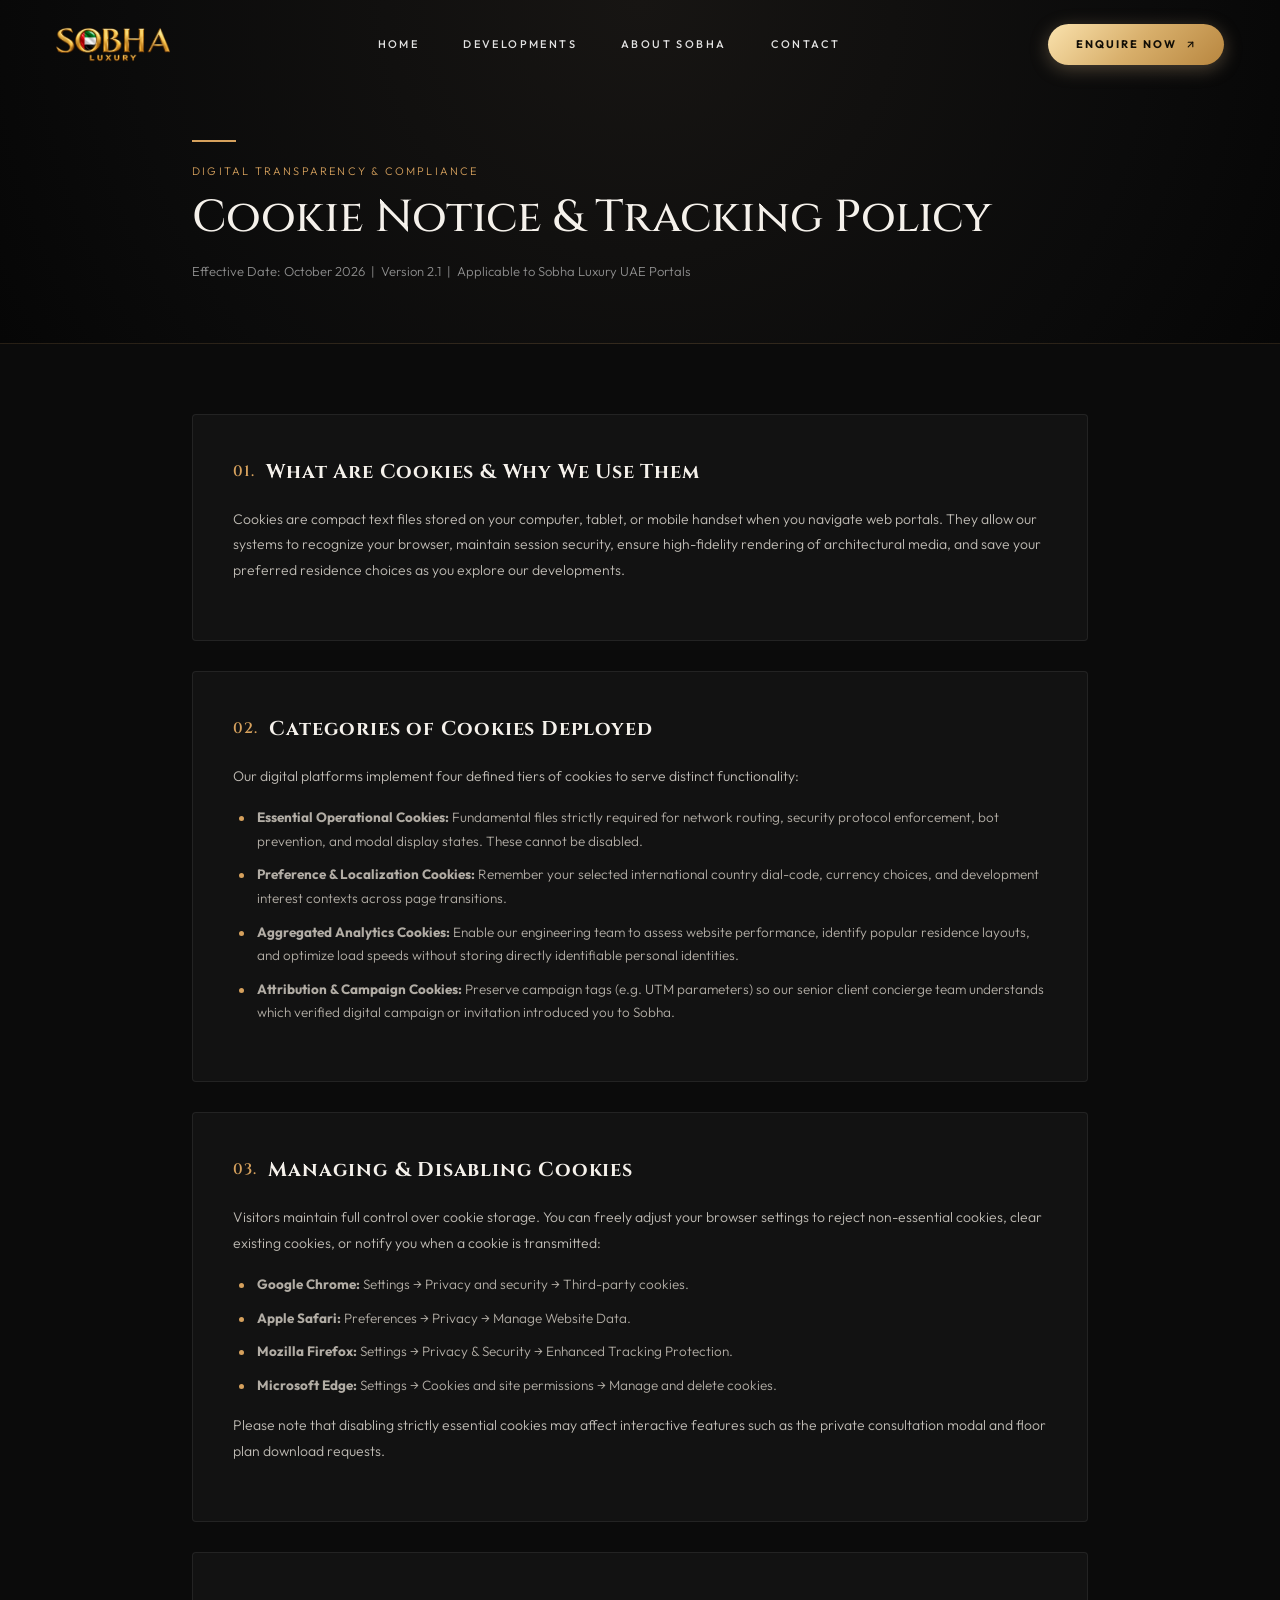
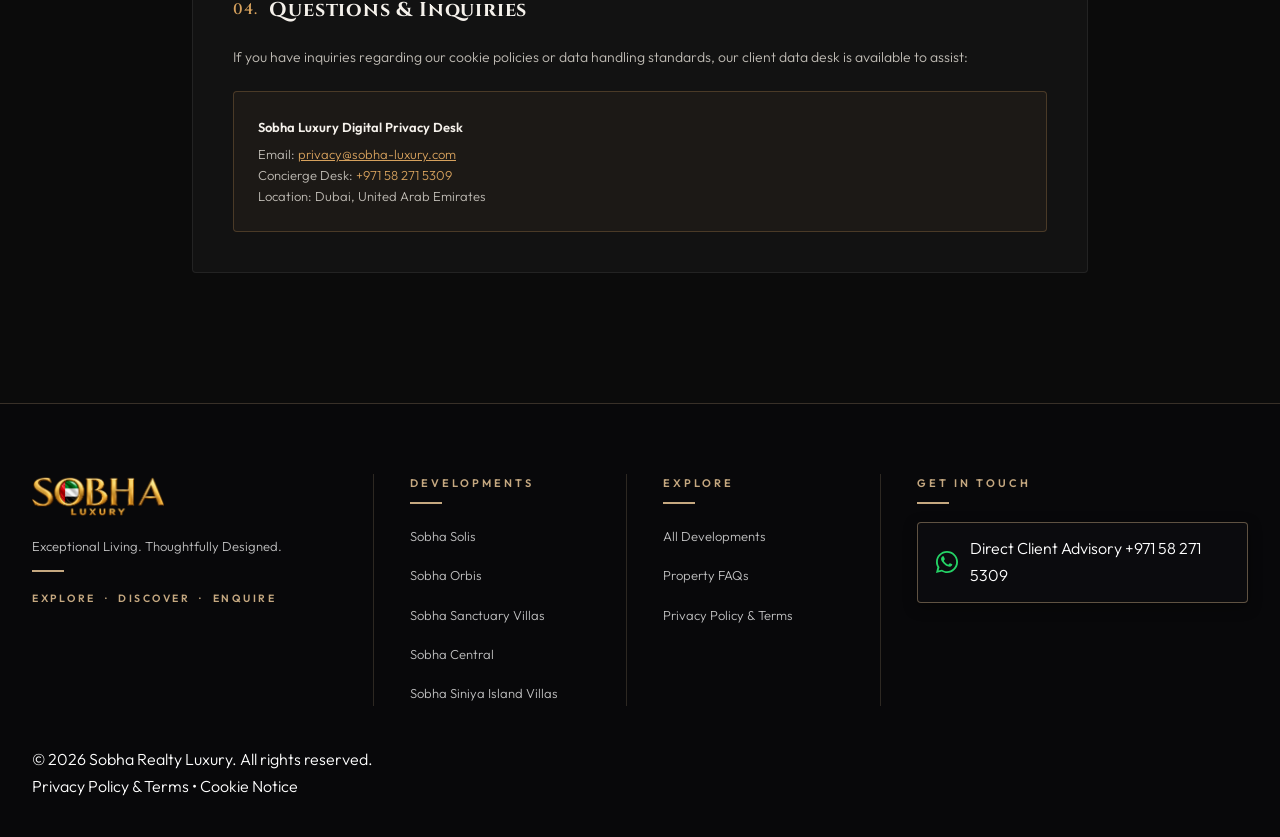
==== cookie-policy.html @ 49a228c4 "feat: complete luxury portal, security hardening, secrets management and 100% SEO suite for sobha-lu" ====
<!DOCTYPE html>
<html lang="en">
<head>
  <meta charset="UTF-8" />
  <meta name="viewport" content="width=device-width, initial-scale=1.0" />
  <title>Cookie Policy &amp; Tracking Technologies | Sobha Realty Luxury</title>
  <meta name="description" content="Official Cookie Policy for Sobha Realty Luxury properties. Understand how essential, preference, analytics, and marketing cookies are utilized on our web portals." />
  <meta name="robots" content="index, follow" />
  <link rel="canonical" href="https://sobha-luxury.com/cookie-policy.html" />
  <link rel="icon" type="image/jpeg" href="favicon.jpeg" />
  <link rel="stylesheet" href="css/style.css" />
  <style>
    .policy-hero {
      padding: 140px 0 60px;
      background: radial-gradient(circle at 50% 0%, #171513 0%, #0b0b0b 70%, #060606 100%);
      border-bottom: 1px solid rgba(214, 161, 93, 0.15);
      text-align: left;
    }
    .policy-container {
      max-width: 960px;
      margin: 0 auto;
      padding: 0 32px;
    }
    .policy-accent-bar {
      width: 44px;
      height: 2px;
      background: #D6A15D;
      margin-bottom: 20px;
    }
    .policy-eyebrow {
      font-size: 11px;
      letter-spacing: 0.2em;
      text-transform: uppercase;
      color: #D6A15D;
      margin-bottom: 10px;
    }
    .policy-title {
      font-family: var(--font-display, 'Cinzel', serif);
      font-size: clamp(2rem, 3.5vw, 2.8rem);
      font-weight: 500;
      color: #F5F1EB;
      line-height: 1.2;
      margin-bottom: 16px;
    }
    .policy-meta-sub {
      font-size: 13px;
      color: #8E8E8E;
    }
    .policy-body {
      padding: 70px 0 100px;
      background: #0B0B0B;
    }
    .policy-card {
      background: #121212;
      border: 1px solid rgba(255, 255, 255, 0.07);
      border-radius: 4px;
      padding: 40px;
      margin-bottom: 30px;
    }
    .policy-section-title {
      font-family: var(--font-display, 'Cinzel', serif);
      font-size: 1.25rem;
      color: #F5F1EB;
      margin-bottom: 18px;
      display: flex;
      align-items: center;
      gap: 12px;
      letter-spacing: 0.04em;
    }
    .policy-section-num {
      color: #D6A15D;
      font-size: 0.95rem;
      font-weight: 600;
    }
    .policy-text {
      color: #C0BCB5;
      font-size: 14px;
      line-height: 1.85;
      font-weight: 300;
      margin-bottom: 16px;
    }
    .policy-list {
      list-style: none;
      padding: 0;
      margin: 16px 0;
    }
    .policy-list li {
      position: relative;
      padding-left: 24px;
      color: #B2ADA5;
      font-size: 13.5px;
      line-height: 1.75;
      margin-bottom: 10px;
    }
    .policy-list li::before {
      content: "";
      position: absolute;
      left: 6px;
      top: 10px;
      width: 5px;
      height: 5px;
      border-radius: 50%;
      background: #D6A15D;
    }
    .policy-contact-box {
      background: rgba(214, 161, 93, 0.05);
      border: 1px solid rgba(214, 161, 93, 0.25);
      border-radius: 4px;
      padding: 24px;
      margin-top: 20px;
    }
  </style>
</head>
<body class="page-wrapper">

  <!-- ==================== NAVIGATION ==================== -->
  <nav id="navbar">
    <a href="index.html" class="nav-brand">
      <div class="nav-logo-pill">
        <img src="images/logo.png" alt="Sobha Luxury" class="nav-logo" />
      </div>
    </a>
    <ul class="nav-links">
      <li><a href="index.html"><span>HOME</span></a></li>
      <li>
        <a href="developments.html">
          <span>DEVELOPMENTS</span>
        </a>
      </li>
      <li><a href="index.html#brand-intro"><span>ABOUT SOBHA</span></a></li>
      <li><a href="index.html#contact"><span>CONTACT</span></a></li>
    </ul>
    <div class="nav-cta">
      <a href="#enquiry" class="nav-pill-cta" data-enquiry-modal data-development="All Developments">
        <span>ENQUIRE NOW</span>
        <svg width="12" height="12" viewBox="0 0 24 24" fill="none" stroke="currentColor" stroke-width="2.5" stroke-linecap="round" stroke-linejoin="round">
          <line x1="7" y1="17" x2="17" y2="7"></line>
          <polyline points="7 7 17 7 17 17"></polyline>
        </svg>
      </a>
    </div>
    <button class="menu-toggle" id="menuToggle" aria-label="Open Navigation Menu">
      <span></span><span></span><span></span>
    </button>
  </nav>

  <!-- Mobile Navigation Drawer -->
  <div class="nav-overlay" id="navOverlay"></div>
  <nav class="mobile-nav" id="mobileNav">
    <div class="mobile-nav-header">
      <img src="images/logo.png" alt="Sobha Realty Luxury" class="mobile-nav-logo" />
      <button class="mobile-close-btn" id="mobileCloseBtn" aria-label="Close menu">&times;</button>
    </div>
    <ul class="mobile-nav-links">
      <li><a href="index.html">Home</a></li>
      <li><a href="developments.html">All Developments</a></li>
      <li><a href="sobha-solis.html">Sobha Solis</a></li>
      <li><a href="sobha-orbis.html">Sobha Orbis</a></li>
      <li><a href="sobha-sanctuary.html">Sobha Sanctuary Villas</a></li>
      <li><a href="sobha-central.html">Sobha Central</a></li>
      <li><a href="sobha-siniya.html">Sobha Siniya Island Villas</a></li>
      <li><a href="policy.html">Privacy Policy &amp; Terms</a></li>
    </ul>
  </nav>

  <!-- ==================== HERO ==================== -->
  <header class="policy-hero">
    <div class="policy-container">
      <div class="policy-accent-bar"></div>
      <p class="policy-eyebrow">DIGITAL TRANSPARENCY &amp; COMPLIANCE</p>
      <h1 class="policy-title">Cookie Notice &amp; Tracking Policy</h1>
      <p class="policy-meta-sub">Effective Date: October 2026 &nbsp;|&nbsp; Version 2.1 &nbsp;|&nbsp; Applicable to Sobha Luxury UAE Portals</p>
    </div>
  </header>

  <!-- ==================== BODY ==================== -->
  <main class="policy-body">
    <div class="policy-container">

      <!-- Section 1 -->
      <article class="policy-card">
        <h2 class="policy-section-title">
          <span class="policy-section-num">01.</span> What Are Cookies &amp; Why We Use Them
        </h2>
        <p class="policy-text">
          Cookies are compact text files stored on your computer, tablet, or mobile handset when you navigate web portals. They allow our systems to recognize your browser, maintain session security, ensure high-fidelity rendering of architectural media, and save your preferred residence choices as you explore our developments.
        </p>
      </article>

      <!-- Section 2 -->
      <article class="policy-card">
        <h2 class="policy-section-title">
          <span class="policy-section-num">02.</span> Categories of Cookies Deployed
        </h2>
        <p class="policy-text">
          Our digital platforms implement four defined tiers of cookies to serve distinct functionality:
        </p>
        <ul class="policy-list">
          <li><strong>Essential Operational Cookies:</strong> Fundamental files strictly required for network routing, security protocol enforcement, bot prevention, and modal display states. These cannot be disabled.</li>
          <li><strong>Preference &amp; Localization Cookies:</strong> Remember your selected international country dial-code, currency choices, and development interest contexts across page transitions.</li>
          <li><strong>Aggregated Analytics Cookies:</strong> Enable our engineering team to assess website performance, identify popular residence layouts, and optimize load speeds without storing directly identifiable personal identities.</li>
          <li><strong>Attribution &amp; Campaign Cookies:</strong> Preserve campaign tags (e.g. UTM parameters) so our senior client concierge team understands which verified digital campaign or invitation introduced you to Sobha.</li>
        </ul>
      </article>

      <!-- Section 3 -->
      <article class="policy-card">
        <h2 class="policy-section-title">
          <span class="policy-section-num">03.</span> Managing &amp; Disabling Cookies
        </h2>
        <p class="policy-text">
          Visitors maintain full control over cookie storage. You can freely adjust your browser settings to reject non-essential cookies, clear existing cookies, or notify you when a cookie is transmitted:
        </p>
        <ul class="policy-list">
          <li><strong>Google Chrome:</strong> Settings &rarr; Privacy and security &rarr; Third-party cookies.</li>
          <li><strong>Apple Safari:</strong> Preferences &rarr; Privacy &rarr; Manage Website Data.</li>
          <li><strong>Mozilla Firefox:</strong> Settings &rarr; Privacy &amp; Security &rarr; Enhanced Tracking Protection.</li>
          <li><strong>Microsoft Edge:</strong> Settings &rarr; Cookies and site permissions &rarr; Manage and delete cookies.</li>
        </ul>
        <p class="policy-text">
          Please note that disabling strictly essential cookies may affect interactive features such as the private consultation modal and floor plan download requests.
        </p>
      </article>

      <!-- Section 4 -->
      <article class="policy-card">
        <h2 class="policy-section-title">
          <span class="policy-section-num">04.</span> Questions &amp; Inquiries
        </h2>
        <p class="policy-text">
          If you have inquiries regarding our cookie policies or data handling standards, our client data desk is available to assist:
        </p>
        <div class="policy-contact-box">
          <p style="color:#F5F1EB; font-weight:600; font-size:13px; margin-bottom:6px;">Sobha Luxury Digital Privacy Desk</p>
          <p style="color:#C0BCB5; font-size:13px; line-height:1.6; margin:0;">
            Email: <a href="mailto:privacy@sobha-luxury.com" style="color:#D6A15D; text-decoration:underline;">privacy@sobha-luxury.com</a><br/>
            Concierge Desk: <a href="https://wa.me/971582715309" target="_blank" rel="noopener noreferrer" style="color:#D6A15D;">+971 58 271 5309</a><br/>
            Location: Dubai, United Arab Emirates
          </p>
        </div>
      </article>

    </div>
  </main>

  <!-- ==================== FOOTER ==================== -->
  <footer id="footer">
    <div class="footer-container">
      <div class="footer-grid">

        <!-- Column 1: Brand & Identity -->
        <div class="footer-column footer-brand-col">
          <a href="index.html" class="footer-logo-link">
            <img src="images/logo.png" alt="Sobha Realty Luxury" class="footer-logo" />
          </a>
          <p class="footer-brand-desc">Exceptional Living. Thoughtfully Designed.</p>
          <div class="footer-gold-bar"></div>
          <p class="footer-tagline">EXPLORE &nbsp;·&nbsp; DISCOVER &nbsp;·&nbsp; ENQUIRE</p>
        </div>

        <!-- Column 2: Developments -->
        <div class="footer-column footer-nav-col">
          <h5 class="footer-heading">DEVELOPMENTS</h5>
          <div class="footer-gold-bar"></div>
          <ul class="footer-links-list">
            <li><a href="sobha-solis.html">Sobha Solis</a></li>
            <li><a href="sobha-orbis.html">Sobha Orbis</a></li>
            <li><a href="sobha-sanctuary.html">Sobha Sanctuary Villas</a></li>
            <li><a href="sobha-central.html">Sobha Central</a></li>
            <li><a href="sobha-siniya.html">Sobha Siniya Island Villas</a></li>
          </ul>
        </div>

        <!-- Column 3: Explore -->
        <div class="footer-column footer-nav-col">
          <h5 class="footer-heading">EXPLORE</h5>
          <div class="footer-gold-bar"></div>
          <ul class="footer-links-list">
            <li><a href="developments.html">All Developments</a></li>
            <li><a href="faq.html">Property FAQs</a></li>
            <li><a href="policy.html">Privacy Policy &amp; Terms</a></li>
          </ul>
        </div>

        <!-- Column 4: Get in Touch -->
        <div class="footer-column footer-contact-col">
          <h5 class="footer-heading">GET IN TOUCH</h5>
          <div class="footer-gold-bar"></div>
          <a href="https://wa.me/971582715309" target="_blank" rel="noopener noreferrer" class="footer-wa-card"
            title="Chat on WhatsApp: +971 58 271 5309">
            <span class="footer-wa-icon-wrap">
              <svg viewBox="0 0 24 24" width="22" height="22" fill="#25D366">
                <path
                  d="M17.472 14.382c-.301-.15-1.78-.878-2.056-.979-.275-.1-.475-.15-.675.15-.2.299-.774.979-.95 1.178-.175.199-.35.225-.65.075-.3-.15-1.267-.467-2.414-1.49-1.077-.96-1.805-2.146-2.016-2.508-.211-.362-.022-.557.127-.706.135-.134.3-.349.45-.524.15-.175.2-.299.3-.499.1-.2.05-.374-.025-.524-.075-.15-.675-1.625-.925-2.224-.243-.584-.49-.505-.674-.514-.175-.008-.374-.01-.574-.01s-.524.075-.798.374c-.274.299-1.048 1.024-1.048 2.5s1.073 2.898 1.223 3.098c.15.2 2.112 3.225 5.117 4.524.714.309 1.272.494 1.706.632.718.228 1.372.196 1.889.119.577-.087 1.78-.727 2.03-1.428.25-.701.25-1.302.175-1.428-.075-.126-.275-.201-.575-.351z" />
                <path
                  d="M12.004 0C5.373 0 .004 5.373.004 12c0 2.115.553 4.103 1.523 5.836L0 24l6.335-1.662C8.016 23.284 9.948 24 12.004 24c6.627 0 12-5.373 12-12s-5.373-12-12-12zm0 22c-1.848 0-3.585-.515-5.073-1.408l-.364-.216-3.766.988 1.005-3.67-.236-.376C2.628 15.82 2.004 13.974 2.004 12c0-5.514 4.486-10 10-10s10 4.486 10 10-4.486 10-10 10z" />
              </svg>
            </span>
            <span class="footer-wa-info">
              <span class="footer-wa-title">Direct Client Advisory</span>
              <span class="footer-wa-num">+971 58 271 5309</span>
            </span>
          </a>
        </div>

      </div>

      <div class="footer-bottom">
        <div class="footer-bottom-flex">
          <p class="footer-copy">&copy; 2026 Sobha Realty Luxury. All rights reserved.</p>
          <div class="footer-bottom-links">
            <a href="policy.html">Privacy Policy &amp; Terms</a>
            <span class="footer-sep">&bull;</span>
            <a href="cookie-policy.html">Cookie Notice</a>
          </div>
        </div>
      </div>
    </div>
  </footer>

  <script src="js/main.js"></script>
  <script src="js/enquiry-modal.js"></script>
</body>
</html>
---- css/style.css ----
/* ==========================================================================
   SOBHA REALTY LUXURY — ULTRA-PREMIUM PRODUCTION DESIGN SYSTEM
   Brand Aesthetic: Architectural Obsidian & Champagne Gold
   Target: Global Luxury Buyers, UHNW Investors & Digital Marketing
   ========================================================================== */

@import url('https://fonts.googleapis.com/css2?family=Cinzel:wght@400;500;600;700&family=Cormorant+Garamond:ital,wght@0,300;0,400;0,500;0,600;1,300;1,400&family=Outfit:wght@300;400;500;600;700&family=Playfair+Display:ital,wght@0,400;0,500;0,600;0,700;1,400&display=swap');

/* ==========================================================================
   1. GLOBAL DESIGN TOKENS
   ========================================================================== */
:root {
  /* Brand Palette */
  --bg-darkest: #060606;
  --bg-primary: #0a0a0a;
  --bg-surface: #121212;
  --bg-card: #181818;
  --bg-elevated: #202020;
  
  /* Champagne Gold Accents */
  --gold-primary: #C5A880;
  --gold-light: #DFC4A1;
  --gold-dark: #8F7249;
  --gold-glow: rgba(197, 168, 128, 0.35);
  --gold-subtle: rgba(197, 168, 128, 0.12);
  --gold-gradient: linear-gradient(135deg, #DFCAAB 0%, #C5A880 50%, #9B7B4C 100%);
  --gold-gradient-hover: linear-gradient(135deg, #EDE0CB 0%, #D4AF37 50%, #AA8654 100%);
  
  /* Typography Colors */
  --text-primary: #FFFFFF;
  --text-secondary: #CCCCCC;
  --text-muted: #8E8E8E;
  --text-subtle: #5A5A5A;
  
  /* Borders & Lines */
  --border-subtle: 1px solid rgba(255, 255, 255, 0.08);
  --border-gold: 1px solid rgba(197, 168, 128, 0.28);
  --border-gold-hover: 1px solid rgba(197, 168, 128, 0.65);
  
  /* Typography Families */
  --font-display: 'Cinzel', serif;
  --font-serif: 'Cormorant Garamond', Georgia, serif;
  --font-body: 'Outfit', -apple-system, BlinkMacSystemFont, "Segoe UI", Roboto, sans-serif;
  
  /* Elevation & Shadows */
  --shadow-sm: 0 4px 12px rgba(0, 0, 0, 0.35);
  --shadow-md: 0 10px 30px rgba(0, 0, 0, 0.5);
  --shadow-lg: 0 20px 50px rgba(0, 0, 0, 0.7);
  --shadow-gold: 0 12px 35px rgba(197, 168, 128, 0.22);
  
  /* Transitions */
  --transition-fast: 0.2s cubic-bezier(0.16, 1, 0.3, 1);
  --transition-mid: 0.35s cubic-bezier(0.16, 1, 0.3, 1);
  --transition-slow: 0.65s cubic-bezier(0.16, 1, 0.3, 1);
  
  /* Geometry */
  --radius-xs: 2px;
  --radius-sm: 4px;
  --radius-md: 6px;
}

/* ==========================================================================
   2. CSS RESET & BASE STYLES
   ========================================================================== */
*, *::before, *::after {
  box-sizing: border-box;
  margin: 0;
  padding: 0;
}

html {
  scroll-behavior: smooth;
  font-size: 16px;
  -webkit-text-size-adjust: 100%;
}

body {
  background-color: var(--bg-primary);
  color: var(--text-primary);
  font-family: var(--font-body);
  font-weight: 300;
  line-height: 1.7;
  overflow-x: hidden;
  -webkit-font-smoothing: antialiased;
  -moz-osx-font-smoothing: grayscale;
}

img, svg, video {
  max-width: 100%;
  height: auto;
  display: block;
}

a {
  text-decoration: none;
  color: inherit;
  transition: color var(--transition-fast), border-color var(--transition-fast), background-color var(--transition-fast);
}

ul {
  list-style: none;
}

button, input, select, textarea {
  font-family: inherit;
  font-size: inherit;
}

::selection {
  background: var(--gold-primary);
  color: var(--bg-darkest);
}

/* Scrollbar */
::-webkit-scrollbar {
  width: 7px;
}
::-webkit-scrollbar-track {
  background: var(--bg-darkest);
}
::-webkit-scrollbar-thumb {
  background: var(--gold-dark);
  border-radius: 4px;
}
::-webkit-scrollbar-thumb:hover {
  background: var(--gold-primary);
}

/* ==========================================================================
   3. TYPOGRAPHY & LAYOUT UTILITIES
   ========================================================================== */
.container {
  width: 100%;
  max-width: 1440px;
  margin: 0 auto;
  padding: 0 48px;
}

.gold-divider {
  width: 50px;
  height: 2px;
  background: var(--gold-gradient);
  margin: 0 auto 20px;
}
.gold-divider.left {
  margin: 0 0 20px;
}

.section-label {
  font-family: var(--font-body);
  font-size: 11px;
  font-weight: 600;
  letter-spacing: 3.5px;
  text-transform: uppercase;
  color: var(--gold-primary);
  margin-bottom: 12px;
  display: flex;
  align-items: center;
  gap: 12px;
}
.section-label.center {
  justify-content: center;
}
.section-label::before {
  content: '';
  display: inline-block;
  width: 20px;
  height: 1px;
  background: var(--gold-primary);
}

.display-title {
  font-family: var(--font-display);
  font-size: clamp(2.4rem, 4.5vw, 4.5rem);
  font-weight: 400;
  line-height: 1.15;
  letter-spacing: 0.5px;
  color: #fff;
}

.section-title {
  font-family: var(--font-display);
  font-size: clamp(1.8rem, 3.2vw, 3rem);
  font-weight: 400;
  line-height: 1.25;
  letter-spacing: 0.5px;
  color: #fff;
}

.gold-text {
  background: var(--gold-gradient);
  -webkit-background-clip: text;
  -webkit-text-fill-color: transparent;
  background-clip: text;
}

/* ==========================================================================
   4. LUXURY BUTTONS (Exact Signature Pill Format with Arrow Disc & Outline)
   ========================================================================== */
.btn-primary,
.solis-btn-gold,
.solis-btn-full,
.solis-fp-btn {
  display: inline-flex;
  align-items: center;
  justify-content: center;
  gap: 12px;
  background: linear-gradient(135deg, #fae2ad 0%, #d8af6b 50%, #b8863f 100%) !important;
  color: #0b0f16 !important;
  font-family: var(--font-body);
  font-size: 11px;
  font-weight: 700;
  letter-spacing: 2px;
  text-transform: uppercase;
  padding: 8px 10px 8px 26px;
  border-radius: 9999px !important;
  border: 1px solid rgba(197, 168, 128, 0.6) !important;
  text-decoration: none;
  cursor: pointer;
  box-shadow: 0 8px 28px rgba(197, 168, 128, 0.35);
  transition: transform 0.35s cubic-bezier(0.16, 1, 0.3, 1), box-shadow 0.35s cubic-bezier(0.16, 1, 0.3, 1), background 0.3s ease;
  white-space: nowrap;
}

.btn-primary:hover,
.solis-btn-gold:hover,
.solis-btn-full:hover,
.solis-fp-btn:hover {
  transform: translateY(-2px);
  box-shadow: 0 12px 38px rgba(197, 168, 128, 0.55);
  background: linear-gradient(135deg, #fae2ad 0%, #dfb776 50%, #bf8e49 100%) !important;
  color: #000000 !important;
}

/* Primary buttons automatic trailing arrow circle if not already present */
.btn-primary:not(:has(.btn-arrow-disc))::after,
.solis-btn-gold:not(:has(.btn-arrow-disc)):not(:has(svg))::after,
.solis-btn-full:not(:has(.btn-arrow-disc))::after {
  content: '↗';
  display: inline-flex;
  align-items: center;
  justify-content: center;
  width: 32px;
  height: 32px;
  min-width: 32px;
  border-radius: 50%;
  background: #090e17;
  color: #dfc9a9;
  font-size: 13px;
  font-weight: 700;
  margin-left: 6px;
  transition: transform 0.35s cubic-bezier(0.16, 1, 0.3, 1), background 0.3s ease;
}

.btn-primary:hover:not(:has(.btn-arrow-disc))::after,
.solis-btn-gold:hover:not(:has(.btn-arrow-disc)):not(:has(svg))::after,
.solis-btn-full:hover:not(:has(.btn-arrow-disc))::after {
  transform: rotate(45deg);
  background: #000;
}

.solis-fp-btn svg {
  width: 28px;
  height: 28px;
  min-width: 28px;
  border-radius: 50%;
  background: #090e17;
  color: #dfc9a9;
  padding: 6px;
  transition: transform 0.35s cubic-bezier(0.16, 1, 0.3, 1);
}

.solis-fp-btn:hover svg {
  transform: rotate(45deg);
}

.btn-secondary,
.solis-btn-outline,
.btn-outline-gold {
  display: inline-flex;
  align-items: center;
  justify-content: center;
  gap: 10px;
  background: rgba(9, 14, 23, 0.65) !important;
  border: 1px solid rgba(197, 168, 128, 0.55) !important;
  color: #f5f1e8 !important;
  padding: 13px 28px;
  border-radius: 9999px !important;
  font-family: var(--font-body);
  font-size: 11px;
  font-weight: 600;
  letter-spacing: 2px;
  text-transform: uppercase;
  text-decoration: none;
  cursor: pointer;
  backdrop-filter: blur(6px);
  -webkit-backdrop-filter: blur(6px);
  box-shadow: 0 4px 18px rgba(0, 0, 0, 0.4);
  transition: transform 0.35s cubic-bezier(0.16, 1, 0.3, 1), background 0.3s ease, border-color 0.3s ease, color 0.3s ease, box-shadow 0.35s cubic-bezier(0.16, 1, 0.3, 1);
  white-space: nowrap;
}

.btn-secondary:hover,
.solis-btn-outline:hover,
.btn-outline-gold:hover {
  background: rgba(197, 168, 128, 0.16) !important;
  border-color: #dfc4a1 !important;
  color: #ffffff !important;
  transform: translateY(-2px);
  box-shadow: 0 8px 25px rgba(0, 0, 0, 0.55), 0 0 16px rgba(197, 168, 128, 0.2);
}

.btn-secondary svg,
.solis-btn-outline svg,
.btn-outline-gold svg {
  width: 12px;
  height: 12px;
  stroke: currentColor;
  stroke-width: 2.5;
  transition: transform 0.35s cubic-bezier(0.16, 1, 0.3, 1);
}

.btn-secondary:hover svg,
.solis-btn-outline:hover svg,
.btn-outline-gold:hover svg {
  transform: translate(2.5px, -2.5px);
}

.btn-ghost {
  display: inline-flex;
  align-items: center;
  gap: 8px;
  color: var(--gold-primary);
  font-family: var(--font-body);
  font-size: 11px;
  font-weight: 600;
  letter-spacing: 2px;
  text-transform: uppercase;
  background: none;
  border: none;
  cursor: pointer;
  transition: gap var(--transition-mid), color var(--transition-fast);
  padding: 4px 0;
  border-bottom: 1px solid transparent;
}
.btn-ghost:hover {
  gap: 14px;
  color: var(--gold-light);
  border-bottom-color: var(--gold-primary);
}

/* ==========================================================================
   KEYFRAME ANIMATIONS (Luxury Smooth Curves & Staggered Reveal Sequence)
   ========================================================================== */
@keyframes navEntrance {
  0% {
    transform: translateY(-100%);
    opacity: 0;
  }
  100% {
    transform: translateY(0);
    opacity: 1;
  }
}

@keyframes heroBgZoom {
  0% {
    transform: scale(1.08);
  }
  100% {
    transform: scale(1.01);
  }
}

@keyframes lineExpand {
  0% {
    transform: scaleX(0);
    opacity: 0;
  }
  100% {
    transform: scaleX(1);
    opacity: 1;
  }
}

@keyframes heroLineReveal {
  0% {
    transform: translateY(115%);
    opacity: 0;
  }
  25% {
    opacity: 0.6;
  }
  100% {
    transform: translateY(0);
    opacity: 1;
  }
}

@keyframes heroFadeUp {
  0% {
    transform: translateY(22px);
    opacity: 0;
  }
  100% {
    transform: translateY(0);
    opacity: 1;
  }
}

/* ==========================================================================
   5. NAVIGATION BAR & MAIN LOGO (Preserving Exact Proportions)
   ========================================================================== */
#navbar {
  position: fixed;
  top: 0;
  left: 0;
  right: 0;
  z-index: 1000;
  padding: 24px 56px;
  display: flex;
  align-items: center;
  justify-content: space-between;
  background: transparent;
  backdrop-filter: none;
  -webkit-backdrop-filter: none;
  border-bottom: 1px solid transparent;
  transition: padding var(--transition-mid), background-color var(--transition-mid), border-color var(--transition-mid), backdrop-filter var(--transition-mid), box-shadow var(--transition-mid);
  animation: navEntrance 0.85s cubic-bezier(0.16, 1, 0.3, 1) 0.08s both;
}

#navbar.scrolled {
  padding: 14px 56px;
  background: rgba(6, 8, 14, 0.94);
  backdrop-filter: blur(18px);
  -webkit-backdrop-filter: blur(18px);
  border-bottom: 1px solid rgba(197, 168, 128, 0.22);
  box-shadow: 0 10px 30px rgba(0, 0, 0, 0.65);
}

.nav-brand {
  display: flex;
  align-items: center;
  text-decoration: none;
}

/* Main logo styling (clean brand logo without circle/pill enclosure) */
.nav-logo-pill {
  display: inline-flex;
  align-items: center;
  border: none;
  background: transparent;
  padding: 0;
  border-radius: 0;
  box-shadow: none;
  text-decoration: none;
}

.nav-logo-pill:hover {
  border: none;
  box-shadow: none;
  transform: none;
}

.nav-logo {
  height: 38px;
  width: auto;
  max-width: 165px;
  object-fit: contain;
  display: block;
  transition: opacity var(--transition-fast), transform var(--transition-fast);
}

.nav-brand:hover .nav-logo {
  opacity: 0.92;
  transform: translateY(-1px);
}

.nav-links {
  display: flex;
  align-items: center;
  gap: 40px;
  margin: 0;
  padding: 0;
  list-style: none;
}

.nav-links a {
  font-family: var(--font-body);
  font-size: 11px;
  font-weight: 500;
  letter-spacing: 2.4px;
  text-transform: uppercase;
  color: rgba(255, 255, 255, 0.88);
  position: relative;
  padding: 6px 2px;
  display: inline-flex;
  flex-direction: column;
  align-items: center;
  text-decoration: none;
  transition: color var(--transition-fast);
}

.nav-links a:hover {
  color: #f7e7c4;
}

.nav-links a.active {
  color: #dfc9a9;
}

/* Active navigation indicator with centered diamond glyph */
.nav-active-glyph {
  display: none;
  align-items: center;
  justify-content: center;
  gap: 3px;
  position: absolute;
  bottom: -6px;
  left: 50%;
  transform: translateX(-50%);
  width: 32px;
  pointer-events: none;
}
.nav-links a.active .nav-active-glyph {
  display: flex;
}
.nav-active-glyph .glyph-line {
  flex: 1;
  height: 1px;
  background: var(--gold-primary);
  display: block;
}
.nav-active-glyph .glyph-diamond {
  width: 4px;
  height: 4px;
  background: var(--gold-primary);
  transform: rotate(45deg);
  display: block;
  flex-shrink: 0;
}

.nav-cta {
  display: flex;
  align-items: center;
  gap: 14px;
}

/* Rounded pill CTA button with arrow ↗ */
.nav-pill-cta {
  display: inline-flex;
  align-items: center;
  justify-content: center;
  gap: 8px;
  padding: 11px 28px;
  background: linear-gradient(135deg, #fae2ad 0%, #d8af6b 50%, #b8863f 100%);
  color: #120e06;
  border-radius: 9999px;
  font-family: var(--font-body);
  font-size: 11px;
  font-weight: 700;
  letter-spacing: 2px;
  text-transform: uppercase;
  text-decoration: none;
  box-shadow: 0 4px 18px rgba(197, 168, 128, 0.35);
  transition: transform var(--transition-fast), box-shadow var(--transition-fast), background var(--transition-fast);
}
.nav-pill-cta:hover {
  background: linear-gradient(135deg, #fff0cb 0%, #e5c07e 50%, #c89549 100%);
  transform: translateY(-2px);
  box-shadow: 0 8px 25px rgba(197, 168, 128, 0.55);
  color: #000;
}
.nav-pill-cta svg {
  width: 11px;
  height: 11px;
  stroke: currentColor;
  stroke-width: 2.5;
  transition: transform var(--transition-fast);
}
.nav-pill-cta:hover svg {
  transform: translate(2px, -2px);
}

.menu-toggle {
  display: none;
  flex-direction: column;
  justify-content: center;
  gap: 6px;
  cursor: pointer;
  padding: 8px;
  background: none;
  border: none;
  z-index: 1001;
}

.menu-toggle span {
  display: block;
  width: 26px;
  height: 2px;
  background: var(--gold-primary);
  border-radius: 1px;
  transition: all var(--transition-mid);
}

.menu-toggle.open span:nth-child(1) {
  transform: translateY(8px) rotate(45deg);
}
.menu-toggle.open span:nth-child(2) {
  opacity: 0;
}
.menu-toggle.open span:nth-child(3) {
  transform: translateY(-8px) rotate(-45deg);
}

/* Mobile Nav Drawer */
.nav-overlay {
  position: fixed;
  inset: 0;
  background: rgba(0, 0, 0, 0.78);
  z-index: 998;
  opacity: 0;
  pointer-events: none;
  transition: opacity var(--transition-mid);
  backdrop-filter: blur(8px);
}
.nav-overlay.open {
  opacity: 1;
  pointer-events: all;
}

.mobile-nav {
  position: fixed;
  top: 0;
  right: -100%;
  width: 340px;
  max-width: 85vw;
  height: 100vh;
  background: var(--bg-surface);
  border-left: var(--border-gold);
  z-index: 999;
  transition: right var(--transition-mid);
  display: flex;
  flex-direction: column;
  padding: 32px 32px 48px;
  overflow-y: auto;
}
.mobile-nav.open {
  right: 0;
}

.mobile-nav-header {
  display: flex;
  align-items: center;
  justify-content: space-between;
  padding-bottom: 24px;
  border-bottom: 1px solid rgba(255, 255, 255, 0.08);
  margin-bottom: 20px;
}

.mobile-nav-logo {
  height: 38px;
  width: auto;
  max-width: 140px;
  object-fit: contain;
}

.mobile-close-btn {
  background: none;
  border: none;
  color: var(--gold-primary);
  font-size: 26px;
  line-height: 1;
  cursor: pointer;
  padding: 4px;
}

.mobile-nav-links {
  display: flex;
  flex-direction: column;
}

.mobile-nav-links a {
  font-family: var(--font-body);
  font-size: 13px;
  font-weight: 500;
  letter-spacing: 2px;
  text-transform: uppercase;
  color: rgba(255, 255, 255, 0.8);
  padding: 16px 0;
  border-bottom: 1px solid rgba(255, 255, 255, 0.04);
  transition: color var(--transition-fast), padding-left var(--transition-fast);
}

.mobile-nav-links a:hover,
.mobile-nav-links a.active {
  color: var(--gold-primary);
  padding-left: 8px;
}

.mobile-nav-cta {
  margin-top: 32px;
  display: flex;
  flex-direction: column;
  gap: 12px;
}

/* ==========================================================================
   6. INDIVIDUAL PROJECT LOGO SECTION (Immediately Below Each Project Hero)
   ========================================================================== */
.project-identity-bar {
  background: var(--bg-surface);
  border-top: 1px solid rgba(197, 168, 128, 0.25);
  border-bottom: 1px solid rgba(197, 168, 128, 0.25);
  padding: 40px 24px;
  position: relative;
  z-index: 10;
  box-shadow: 0 4px 20px rgba(0, 0, 0, 0.4);
}

.project-identity-container {
  max-width: 1200px;
  margin: 0 auto;
  display: flex;
  flex-direction: column;
  align-items: center;
  justify-content: center;
  gap: 14px;
  text-align: center;
}

.project-identity-badge {
  background: #FFFFFF;
  padding: 20px 48px;
  border-radius: var(--radius-sm);
  box-shadow: 0 12px 36px rgba(0, 0, 0, 0.45);
  border: 1px solid rgba(197, 168, 128, 0.45);
  display: inline-flex;
  align-items: center;
  justify-content: center;
  transition: transform var(--transition-fast), box-shadow var(--transition-fast);
}

.project-identity-badge:hover {
  transform: translateY(-2px);
  box-shadow: var(--shadow-gold);
}

.project-identity-logo {
  max-height: 68px;
  width: auto;
  max-width: 280px;
  object-fit: contain;
  display: block;
}

.project-identity-label {
  font-family: var(--font-body);
  font-size: 10px;
  font-weight: 600;
  letter-spacing: 3px;
  text-transform: uppercase;
  color: var(--gold-primary);
}

/* ==========================================================================
   7. HERO SECTIONS (Homepage & Project Pages)
   ========================================================================== */
#hero {
  position: relative;
  min-height: 100vh;
  display: flex;
  flex-direction: column;
  justify-content: center;
  padding: 140px 90px 90px;
  overflow: hidden;
  background: #04070e;
}

.hero-bg-exact {
  position: absolute;
  inset: 0;
  background-image: url('../images/hero_skyline.webp');
  background-size: cover;
  background-position: center right;
  transform: scale(1.01);
  animation: heroBgZoom 2.4s cubic-bezier(0.16, 1, 0.3, 1) 0.0s both;
  will-change: transform;
}

.hero-bg-exact::after {
  content: '';
  position: absolute;
  inset: 0;
  background: 
    linear-gradient(to right, rgba(4, 7, 14, 0.96) 0%, rgba(4, 7, 14, 0.88) 36%, rgba(4, 7, 14, 0.42) 58%, rgba(4, 7, 14, 0.06) 82%, transparent 100%),
    linear-gradient(to bottom, rgba(4, 7, 14, 0.4) 0%, transparent 18%, transparent 58%, rgba(4, 7, 14, 0.5) 75%, rgba(4, 7, 14, 0.88) 90%, #04070e 100%);
  pointer-events: none;
}

.hero-content-exact {
  position: relative;
  z-index: 2;
  padding: 0;
  max-width: 760px;
  width: 100%;
  margin-top: auto;
  margin-bottom: auto;
}

.hero-exact-eyebrow {
  display: flex;
  align-items: center;
  gap: 14px;
  margin-bottom: 20px;
}
.hero-exact-eyebrow .eyebrow-accent {
  width: 40px;
  height: 1.5px;
  background: var(--gold-primary);
  display: inline-block;
  transform-origin: left center;
  animation: lineExpand 0.75s cubic-bezier(0.16, 1, 0.3, 1) 0.22s both;
}
.hero-exact-eyebrow .eyebrow-text {
  font-family: var(--font-body);
  font-size: 11px;
  font-weight: 600;
  letter-spacing: 3.5px;
  text-transform: uppercase;
  color: var(--gold-light);
  display: inline-block;
  animation: heroFadeUp 0.75s cubic-bezier(0.16, 1, 0.3, 1) 0.28s both;
}

.hero-exact-title {
  font-family: 'Playfair Display', 'Cormorant Garamond', Georgia, serif;
  line-height: 1.08;
  margin-bottom: 0;
}
.title-line-mask {
  display: block;
  overflow: hidden;
  padding-bottom: 6px;
  margin-bottom: -6px;
}
.hero-exact-title .row-white {
  display: block;
  font-size: clamp(3.8rem, 5.5vw, 5.4rem);
  font-weight: 400;
  color: #ffffff;
  letter-spacing: -0.5px;
  animation: heroLineReveal 0.95s cubic-bezier(0.16, 1, 0.3, 1) 0.42s both;
  will-change: transform, opacity;
}
.hero-exact-title .row-gold {
  display: block;
  font-size: clamp(3.8rem, 5.5vw, 5.4rem);
  font-weight: 400;
  color: #dfc9a9;
  letter-spacing: -0.5px;
  margin-top: 4px;
  animation: heroLineReveal 0.95s cubic-bezier(0.16, 1, 0.3, 1) 0.60s both;
  will-change: transform, opacity;
}
.hero-exact-title .brand-sobha {
  font-family: 'Cinzel', serif;
  font-weight: 600;
  letter-spacing: 1.5px;
  background: linear-gradient(135deg, #f6e6be 0%, #d4b584 45%, #9b794f 100%);
  -webkit-background-clip: text;
  -webkit-text-fill-color: transparent;
  background-clip: text;
}

.hero-exact-divider {
  width: 44px;
  height: 1.5px;
  background: var(--gold-primary);
  margin: 22px 0 18px;
  transform-origin: left center;
  animation: lineExpand 0.65s cubic-bezier(0.16, 1, 0.3, 1) 0.76s both;
}

.hero-exact-subhead {
  font-family: 'Playfair Display', 'Cinzel', Georgia, serif;
  font-size: clamp(1.35rem, 1.85vw, 1.85rem);
  font-weight: 400;
  color: #ffffff;
  margin-bottom: 16px;
  letter-spacing: 0.2px;
  animation: heroFadeUp 0.85s cubic-bezier(0.16, 1, 0.3, 1) 0.88s both;
}

.hero-exact-desc {
  font-family: var(--font-body);
  font-size: clamp(14px, 1.05vw, 16px);
  color: rgba(255, 255, 255, 0.82);
  line-height: 1.75;
  max-width: 650px;
  margin-bottom: 34px;
  font-weight: 300;
  animation: heroFadeUp 0.85s cubic-bezier(0.16, 1, 0.3, 1) 1.02s both;
}

.hero-exact-actions {
  display: flex;
  align-items: center;
  gap: 18px;
  flex-wrap: wrap;
}

.hero-exact-btn.primary {
  display: inline-flex;
  align-items: center;
  background: linear-gradient(135deg, #fae2ad 0%, #d8af6b 50%, #b8863f 100%);
  padding: 6px 6px 6px 28px;
  border-radius: 9999px;
  text-decoration: none;
  box-shadow: 0 8px 28px rgba(197, 168, 128, 0.38);
  transition: transform 0.35s cubic-bezier(0.16, 1, 0.3, 1), box-shadow 0.35s cubic-bezier(0.16, 1, 0.3, 1);
  white-space: nowrap;
  animation: heroFadeUp 0.75s cubic-bezier(0.16, 1, 0.3, 1) 1.18s both;
}
.hero-exact-btn.primary:hover {
  transform: translateY(-2px);
  box-shadow: 0 12px 38px rgba(197, 168, 128, 0.58);
}
.hero-exact-btn.primary .btn-text {
  font-family: var(--font-body);
  font-size: 11px;
  font-weight: 700;
  letter-spacing: 2px;
  text-transform: uppercase;
  color: #0b0f16;
}
.hero-exact-btn.primary .btn-arrow-disc {
  width: 40px;
  height: 40px;
  border-radius: 50%;
  background: #090e17;
  color: #dfc9a9;
  display: flex;
  align-items: center;
  justify-content: center;
  margin-left: 18px;
  transition: transform 0.4s cubic-bezier(0.16, 1, 0.3, 1), background-color 0.3s ease;
}
.hero-exact-btn.primary:hover .btn-arrow-disc {
  transform: rotate(45deg);
  background: #000;
}

.hero-exact-btn.secondary {
  display: inline-flex;
  align-items: center;
  justify-content: center;
  gap: 10px;
  background: rgba(9, 14, 23, 0.65);
  border: 1px solid rgba(197, 168, 128, 0.55);
  color: #f5f1e8;
  padding: 15px 30px;
  border-radius: 9999px;
  font-family: var(--font-body);
  font-size: 11px;
  font-weight: 600;
  letter-spacing: 2px;
  text-transform: uppercase;
  text-decoration: none;
  backdrop-filter: blur(6px);
  -webkit-backdrop-filter: blur(6px);
  box-shadow: 0 4px 18px rgba(0, 0, 0, 0.4);
  transition: transform 0.35s cubic-bezier(0.16, 1, 0.3, 1), background 0.3s ease, border-color 0.3s ease, color 0.3s ease, box-shadow 0.35s cubic-bezier(0.16, 1, 0.3, 1);
  white-space: nowrap;
  animation: heroFadeUp 0.75s cubic-bezier(0.16, 1, 0.3, 1) 1.30s both;
}
.hero-exact-btn.secondary:hover {
  background: rgba(197, 168, 128, 0.16);
  border-color: #dfc4a1;
  color: #ffffff;
  transform: translateY(-2px);
  box-shadow: 0 8px 25px rgba(0, 0, 0, 0.55), 0 0 16px rgba(197, 168, 128, 0.2);
}
.hero-exact-btn.secondary svg {
  width: 12px;
  height: 12px;
  stroke: currentColor;
  stroke-width: 2.5;
  transition: transform 0.35s cubic-bezier(0.16, 1, 0.3, 1);
}
.hero-exact-btn.secondary:hover svg {
  transform: translate(2.5px, -2.5px);
}

/* Project Detail Page Hero - High-End Luxury Edition */
.project-page-hero {
  position: relative;
  min-height: 88vh;
  display: flex;
  align-items: flex-end;
  overflow: hidden;
  background: #04070e;
  padding: 140px 0 90px;
}

.project-hero-bg {
  position: absolute;
  inset: 0;
  background-size: cover;
  background-position: center;
  transform: scale(1.02);
  transition: transform 1.8s cubic-bezier(0.16, 1, 0.3, 1);
  will-change: transform;
}

.project-page-hero:hover .project-hero-bg {
  transform: scale(1.05);
}

.project-hero-bg::after {
  content: '';
  position: absolute;
  inset: 0;
  background: 
    linear-gradient(to right, rgba(4, 7, 14, 0.95) 0%, rgba(4, 7, 14, 0.82) 42%, rgba(4, 7, 14, 0.45) 70%, rgba(4, 7, 14, 0.25) 100%),
    linear-gradient(to bottom, rgba(4, 7, 14, 0.5) 0%, transparent 22%, rgba(4, 7, 14, 0.6) 70%, rgba(4, 7, 14, 0.96) 92%, #08080A 100%);
  pointer-events: none;
}

.project-hero-content {
  position: relative;
  z-index: 2;
  padding: 0 48px;
  max-width: 860px;
  width: 100%;
}

.project-hero-tag {
  font-family: var(--font-body);
  font-size: 11px;
  font-weight: 500;
  letter-spacing: 2px;
  text-transform: uppercase;
  color: rgba(255, 255, 255, 0.7);
  margin-bottom: 22px;
  display: inline-flex;
  align-items: center;
  gap: 12px;
  flex-wrap: wrap;
}

.project-hero-tag::before {
  content: '';
  width: 24px;
  height: 1.5px;
  background: var(--gold-primary);
  display: inline-block;
  flex-shrink: 0;
}

/* Premium Highlighted Location Pill */
.hero-location-badge {
  display: inline-flex;
  align-items: center;
  gap: 6px;
  padding: 6px 14px;
  background: rgba(197, 168, 128, 0.12);
  border: 1px solid rgba(197, 168, 128, 0.45);
  border-radius: 20px;
  color: #F0D7A7 !important;
  font-weight: 600;
  letter-spacing: 2.5px;
  box-shadow: 0 4px 16px rgba(0, 0, 0, 0.4), inset 0 1px 0 rgba(255, 255, 255, 0.15);
  backdrop-filter: blur(8px);
  transition: all 0.3s ease;
}

.hero-location-badge svg {
  width: 13px;
  height: 13px;
  stroke: #C5A880;
  flex-shrink: 0;
}

.hero-location-badge:hover {
  background: rgba(197, 168, 128, 0.22);
  border-color: #C5A880;
  box-shadow: 0 6px 20px rgba(197, 168, 128, 0.25);
}

.project-page-hero h1 {
  font-family: 'Playfair Display', 'Cormorant Garamond', Georgia, serif;
  font-size: clamp(2.8rem, 5.2vw, 4.6rem);
  font-weight: 400;
  line-height: 1.1;
  color: #FFFFFF;
  letter-spacing: -0.5px;
  margin-bottom: 20px;
  text-shadow: 0 4px 24px rgba(0, 0, 0, 0.7);
}

.project-page-hero h1 em,
.project-page-hero h1 .gold-title-span {
  font-family: 'Cinzel', serif;
  font-style: normal;
  font-weight: 600;
  letter-spacing: 1.5px;
  background: linear-gradient(135deg, #fae2ad 0%, #d8af6b 50%, #b8863f 100%);
  -webkit-background-clip: text;
  -webkit-text-fill-color: transparent;
  background-clip: text;
  display: inline-block;
}

.project-hero-divider {
  width: 44px;
  height: 1.5px;
  background: var(--gold-primary);
  margin: 18px 0 20px;
}

.project-hero-sub {
  font-family: var(--font-body);
  font-size: clamp(14.5px, 1.1vw, 16px);
  color: rgba(255, 255, 255, 0.86);
  line-height: 1.8;
  margin-bottom: 36px;
  max-width: 660px;
  font-weight: 300;
  text-shadow: 0 2px 10px rgba(0, 0, 0, 0.5);
}

.project-hero-actions {
  display: flex;
  align-items: center;
  gap: 18px;
  flex-wrap: wrap;
}

.project-hero-actions .btn-primary {
  display: inline-flex;
  align-items: center;
  background: linear-gradient(135deg, #fae2ad 0%, #d8af6b 50%, #b8863f 100%);
  color: #0A0A0C !important;
  font-family: var(--font-body);
  font-size: 11.5px;
  font-weight: 600;
  letter-spacing: 2px;
  text-transform: uppercase;
  padding: 14px 32px;
  border-radius: 9999px;
  text-decoration: none;
  box-shadow: 0 8px 28px rgba(197, 168, 128, 0.38);
  border: 1px solid #C5A880;
  transition: transform 0.35s cubic-bezier(0.16, 1, 0.3, 1), box-shadow 0.35s cubic-bezier(0.16, 1, 0.3, 1);
  white-space: nowrap;
}

.project-hero-actions .btn-primary:hover {
  transform: translateY(-2px);
  box-shadow: 0 12px 38px rgba(197, 168, 128, 0.58);
  background: linear-gradient(135deg, #fae2ad 0%, #dfb776 50%, #bf8e49 100%);
  color: #000000 !important;
}

.project-hero-actions .btn-secondary {
  display: inline-flex;
  align-items: center;
  justify-content: center;
  gap: 10px;
  font-family: var(--font-body);
  font-size: 11px;
  font-weight: 500;
  letter-spacing: 2.5px;
  text-transform: uppercase;
  color: #e5cfb2 !important;
  border: 1px solid rgba(223, 201, 169, 0.4);
  background: rgba(4, 7, 14, 0.65);
  backdrop-filter: blur(8px);
  padding: 14px 30px;
  border-radius: 9999px;
  text-decoration: none;
  transition: all 0.35s cubic-bezier(0.16, 1, 0.3, 1);
  white-space: nowrap;
}

.project-hero-actions .btn-secondary:hover {
  border-color: #dfc9a9;
  background: rgba(223, 201, 169, 0.12);
  color: #ffffff !important;
  transform: translateY(-2px);
}

/* ==========================================================================
   7B. DEDICATED OFFICIAL PROJECT IDENTITY SECTION (BELOW HERO)
   ========================================================================== */
.project-identity-bar {
  padding: 44px 24px;
  background: var(--bg-primary);
  border-bottom: var(--border-subtle);
  display: flex;
  justify-content: center;
  align-items: center;
}

.project-identity-container {
  display: flex;
  flex-direction: column;
  align-items: center;
  text-align: center;
  gap: 14px;
}

.project-identity-badge {
  background: #ffffff;
  padding: 22px 52px;
  border-radius: var(--radius-xs);
  border: 1px solid rgba(197, 168, 128, 0.45);
  box-shadow: 0 4px 24px rgba(0, 0, 0, 0.45);
  display: inline-flex;
  align-items: center;
  justify-content: center;
  transition: transform var(--transition-fast), box-shadow var(--transition-fast);
}
.project-identity-badge:hover {
  transform: translateY(-2px);
  box-shadow: 0 8px 30px rgba(197, 168, 128, 0.25);
}

/* For projects where official logo is white/light silver (e.g. Sobha Sanctuary) */
.project-identity-badge.theme-dark {
  background: #141414;
  border: 1px solid rgba(197, 168, 128, 0.5);
  box-shadow: 0 4px 24px rgba(0, 0, 0, 0.65);
}

.project-identity-logo {
  height: 52px;
  max-width: 260px;
  width: auto;
  object-fit: contain;
  display: block;
}

.project-identity-label {
  font-size: 10px;
  font-weight: 600;
  letter-spacing: 3px;
  text-transform: uppercase;
  color: var(--gold-primary);
}

/* ==========================================================================
   8. BRAND NARRATIVE & STATS SECTION
   ========================================================================== */
/* ==========================================================================
   8. DISCOVER THE WORLD OF SOBHA (HERO SPLIT SECTION — EXACT PHOTO 2 DESIGN)
   ========================================================================== */
.world-sobha-section {
  position: relative;
  min-height: 640px;
  display: flex;
  align-items: center;
  overflow: hidden;
  background: #04070e;
  border-top: none;
  border-bottom: 1px solid rgba(255, 255, 255, 0.05);
}

.world-sobha-bg {
  position: absolute;
  inset: 0;
  background-size: cover;
  background-position: right center;
  z-index: 1;
}

.world-sobha-overlay {
  position: absolute;
  inset: 0;
  z-index: 2;
  background: 
    linear-gradient(to bottom, #04070e 0%, rgba(4, 7, 14, 0.75) 12%, rgba(4, 7, 14, 0.15) 26%, transparent 42%),
    linear-gradient(to right, #04070e 0%, #04070e 42%, rgba(4, 7, 14, 0.96) 48%, rgba(4, 7, 14, 0.65) 58%, rgba(4, 7, 14, 0.2) 72%, transparent 100%);
  pointer-events: none;
}

.world-sobha-container {
  position: relative;
  z-index: 3;
  width: 100%;
  max-width: 1440px;
  margin: 0 auto;
  padding: 85px 64px 95px;
}

.world-sobha-content {
  max-width: 530px;
  display: flex;
  flex-direction: column;
  align-items: flex-start;
}

.world-sobha-eyebrow {
  font-family: var(--font-body);
  font-size: 11px;
  font-weight: 600;
  letter-spacing: 3.5px;
  text-transform: uppercase;
  color: var(--gold-primary);
  margin-bottom: 24px;
  display: flex;
  flex-direction: column;
  align-items: flex-start;
  gap: 10px;
}

.world-sobha-accent-line {
  width: 36px;
  height: 1.5px;
  background: var(--gold-primary);
}

.world-sobha-title {
  font-family: 'Playfair Display', 'Cormorant Garamond', Georgia, serif;
  font-size: clamp(2.3rem, 3.4vw, 3.4rem);
  font-weight: 400;
  line-height: 1.16;
  letter-spacing: 0.2px;
  margin-bottom: 22px;
}

.world-title-white {
  color: #ffffff;
  display: block;
}

.world-title-gold {
  color: #d6b278;
  display: block;
}

.world-sobha-text {
  font-family: var(--font-body);
  font-size: 13.5px;
  font-weight: 300;
  line-height: 1.78;
  color: rgba(255, 255, 255, 0.82);
  margin-bottom: 18px;
  letter-spacing: 0.2px;
}

.world-sobha-action {
  margin-top: 12px;
}

.world-sobha-btn {
  display: inline-flex;
  align-items: center;
  background: var(--gold-gradient);
  padding: 6px 6px 6px 26px;
  border-radius: 50px;
  text-decoration: none;
  box-shadow: 0 8px 26px rgba(197, 168, 128, 0.35);
  transition: transform var(--transition-mid), box-shadow var(--transition-mid);
}

.world-sobha-btn:hover {
  transform: translateY(-2px);
  box-shadow: 0 12px 34px rgba(197, 168, 128, 0.55);
}

.world-sobha-btn .btn-text {
  font-family: var(--font-body);
  font-size: 11px;
  font-weight: 700;
  letter-spacing: 2px;
  text-transform: uppercase;
  color: #0b0f16;
}

.world-sobha-btn .btn-arrow-disc {
  width: 40px;
  height: 40px;
  border-radius: 50%;
  background: #090e17;
  color: #dfc9a9;
  display: flex;
  align-items: center;
  justify-content: center;
  margin-left: 20px;
  transition: transform var(--transition-fast), background-color var(--transition-fast);
}

.world-sobha-btn:hover .btn-arrow-disc {
  transform: rotate(45deg);
  background: #000;
}

@media (max-width: 900px) {
  .world-sobha-section {
    min-height: auto;
    padding: 70px 0;
  }
  .world-sobha-container {
    padding: 0 28px;
  }
  .world-sobha-overlay {
    background: linear-gradient(
      to bottom,
      rgba(5, 7, 12, 0.96) 0%,
      rgba(5, 7, 12, 0.92) 75%,
      rgba(5, 7, 12, 0.75) 100%
    );
  }
  .world-sobha-content {
    max-width: 100%;
  }
}

/* ==========================================================================
   9. FEATURED DEVELOPMENTS CAROUSEL (EXACT MATCH TO REFERENCE PHOTO)
   ========================================================================== */
.dev-carousel-section {
  position: relative;
  padding: 100px 0 90px;
  background: radial-gradient(ellipse at 50% 0%, #11151f 0%, #07090e 70%);
  border-top: 1px solid rgba(255, 255, 255, 0.05);
  border-bottom: 1px solid rgba(255, 255, 255, 0.05);
  overflow: hidden;
}

.cards-eyebrow {
  display: inline-flex;
  align-items: center;
  justify-content: center;
  gap: 14px;
  margin-bottom: 14px;
}
.cards-eyebrow-line {
  width: 28px;
  height: 1px;
  background: var(--gold-primary);
  display: block;
}
.cards-eyebrow-text {
  font-family: var(--font-body);
  font-size: 10.5px;
  font-weight: 600;
  letter-spacing: 3.5px;
  text-transform: uppercase;
  color: var(--gold-primary);
}

.cards-section-title {
  font-family: 'Cinzel', serif;
  font-size: clamp(2rem, 3.4vw, 3.2rem);
  font-weight: 400;
  line-height: 1.25;
  letter-spacing: 1.5px;
  margin-bottom: 14px;
  text-align: center;
}
.cards-section-title .title-white {
  color: #f5f1e8;
}
.cards-section-title .title-gold {
  background: linear-gradient(135deg, #f6e6be 0%, #d4b584 45%, #9b794f 100%);
  -webkit-background-clip: text;
  -webkit-text-fill-color: transparent;
  background-clip: text;
}

.cards-section-sub {
  font-family: var(--font-body);
  font-size: 13.5px;
  color: rgba(245, 241, 232, 0.72);
  line-height: 1.6;
  max-width: 650px;
  margin: 0 auto;
  text-align: center;
}

/* 3-Card Sliding Carousel Layout */
.dev-carousel-section {
  position: relative;
  padding: 95px 0 110px;
  background: radial-gradient(ellipse 70% 35% at 50% 18%, rgba(197, 168, 128, 0.08) 0%, transparent 68%), #070b12;
  overflow: hidden;
  border-bottom: 1px solid rgba(255, 255, 255, 0.05);
}

.carousel-wrapper {
  position: relative;
  width: 100%;
  max-width: 1560px;
  margin: 48px auto 24px;
  padding: 0 40px;
  overflow: hidden;
}

/* Edge vignettes for smooth depth fade as seen in reference screenshot */
.carousel-wrapper::before {
  content: '';
  position: absolute;
  top: 0;
  bottom: 0;
  left: 0;
  width: 150px;
  background: linear-gradient(to right, #070b12 25%, rgba(7, 11, 18, 0.8) 60%, transparent 100%);
  z-index: 5;
  pointer-events: none;
}
.carousel-wrapper::after {
  content: '';
  position: absolute;
  top: 0;
  bottom: 0;
  right: 0;
  width: 150px;
  background: linear-gradient(to left, #070b12 25%, rgba(7, 11, 18, 0.8) 60%, transparent 100%);
  z-index: 5;
  pointer-events: none;
}

.carousel-track-container {
  width: 100%;
  overflow: hidden;
  padding: 24px 0 36px;
  cursor: grab;
}
.carousel-track-container:active {
  cursor: grabbing;
}

.carousel-track {
  display: flex;
  gap: 22px;
  align-items: stretch;
  transition: transform 0.55s cubic-bezier(0.2, 0.8, 0.25, 1);
  will-change: transform;
}

/* Luxury Development Card */
.luxury-dev-card {
  flex: 0 0 clamp(340px, 27vw, 410px);
  background: #0c1017;
  border: 1px solid rgba(255, 255, 255, 0.08);
  border-radius: 12px;
  overflow: hidden;
  display: flex;
  flex-direction: column;
  text-decoration: none;
  color: inherit;
  opacity: 0.92;
  transform: scale(0.98);
  transition: transform 0.5s cubic-bezier(0.2, 0.8, 0.25, 1),
              border-color 0.4s ease,
              box-shadow 0.4s ease,
              opacity 0.4s ease,
              filter 0.4s ease;
  position: relative;
  box-shadow: 0 10px 30px rgba(0, 0, 0, 0.5);
  user-select: none;
  -webkit-user-drag: none;
  cursor: pointer;
}

.luxury-dev-card:hover {
  border-color: rgba(197, 168, 128, 0.4);
}

/* Center featured card with subtle champagne-gold border */
.luxury-dev-card.card-featured {
  border: 1.5px solid #c8a56b;
  box-shadow: 0 14px 45px rgba(0, 0, 0, 0.75), 0 0 28px rgba(200, 165, 107, 0.22);
  transform: scale(1.02);
  opacity: 1;
  z-index: 4;
}
.luxury-dev-card.card-featured:hover {
  border-color: #d8af6b;
  box-shadow: 0 18px 50px rgba(0, 0, 0, 0.8), 0 0 35px rgba(200, 165, 107, 0.32);
}

/* Outer dimmed peek cards */
.luxury-dev-card.card-dimmed {
  opacity: 0.22;
  filter: brightness(0.6);
  transform: scale(0.94);
}

.card-img-wrap {
  position: relative;
  width: 100%;
  height: 250px;
  overflow: hidden;
  background: #0c1017;
  margin-bottom: -2px;
}
.card-img-wrap img {
  width: 100%;
  height: calc(100% + 2px);
  object-fit: cover;
  display: block;
  transition: transform 0.7s cubic-bezier(0.16, 1, 0.3, 1);
  -webkit-user-drag: none;
  user-select: none;
}
.luxury-dev-card:hover .card-img-wrap img {
  transform: scale(1.05);
}

.card-img-vignette {
  position: absolute;
  top: 0;
  left: 0;
  right: 0;
  bottom: -4px;
  background: linear-gradient(
    to bottom,
    transparent 25%,
    rgba(12, 16, 23, 0.5) 60%,
    rgba(12, 16, 23, 0.92) 82%,
    #0c1017 97%,
    #0c1017 100%
  );
  pointer-events: none;
}

.card-body {
  position: relative;
  z-index: 2;
  background: #0c1017;
  margin-top: 0;
  border-top: none;
  padding: 20px 24px 26px;
  display: flex;
  flex-direction: column;
  flex: 1;
  justify-content: space-between;
}

.card-location {
  font-family: var(--font-body);
  font-size: 9.5px;
  font-weight: 600;
  letter-spacing: 2px;
  text-transform: uppercase;
  color: #bfa175;
  margin-bottom: 8px;
}

.card-title {
  font-family: 'Cinzel', serif;
  font-size: 1.28rem;
  font-weight: 500;
  letter-spacing: 0.8px;
  color: #ffffff;
  line-height: 1.25;
  margin-bottom: 12px;
  text-transform: uppercase;
}

.card-desc {
  font-family: var(--font-body);
  font-size: 12.5px;
  line-height: 1.65;
  color: rgba(245, 241, 232, 0.7);
  font-weight: 300;
  margin-bottom: 18px;
  min-height: 58px;
  display: -webkit-box;
  -webkit-line-clamp: 3;
  -webkit-box-orient: vertical;
  overflow: hidden;
}

.card-price {
  font-family: var(--font-body);
  font-size: 15px;
  font-weight: 600;
  color: #dfc9a9;
  margin-bottom: 20px;
  letter-spacing: 0.3px;
}

.card-link-bar {
  display: flex;
  align-items: center;
  justify-content: space-between;
  padding-top: 14px;
  border-top: 1px solid rgba(255, 255, 255, 0.06);
}

.card-link-bar .link-label {
  font-family: var(--font-body);
  font-size: 10px;
  font-weight: 600;
  letter-spacing: 2px;
  text-transform: uppercase;
  color: rgba(245, 241, 232, 0.88);
  transition: color var(--transition-fast);
}
.luxury-dev-card:hover .card-link-bar .link-label {
  color: #fae2ad;
}

.card-link-bar .link-disc {
  width: 30px;
  height: 30px;
  border-radius: 50%;
  border: 1px solid rgba(197, 168, 128, 0.5);
  display: flex;
  align-items: center;
  justify-content: center;
  color: #dfc4a1;
  transition: all var(--transition-fast);
}
.luxury-dev-card:hover .card-link-bar .link-disc {
  background: var(--gold-gradient);
  border-color: #dfc4a1;
  color: #0c1017;
  transform: translateX(3px);
}

/* Navigation Arrow Buttons */
.carousel-nav-btn {
  position: absolute;
  top: 50%;
  transform: translateY(-50%);
  width: 48px;
  height: 48px;
  border-radius: 50%;
  background: rgba(12, 16, 23, 0.9);
  border: 1px solid rgba(197, 168, 128, 0.55);
  color: #dfc4a1;
  display: flex;
  align-items: center;
  justify-content: center;
  cursor: pointer;
  z-index: 10;
  backdrop-filter: blur(8px);
  -webkit-backdrop-filter: blur(8px);
  box-shadow: 0 6px 22px rgba(0, 0, 0, 0.65);
  transition: all var(--transition-fast);
}
.carousel-nav-btn:hover {
  background: rgba(197, 168, 128, 0.25);
  border-color: #fae2ad;
  color: #ffffff;
  transform: translateY(-50%) scale(1.08);
}
.carousel-nav-btn.prev {
  left: 48px;
}
.carousel-nav-btn.next {
  right: 48px;
}

/* Pagination Dots */
.carousel-pagination {
  display: flex;
  align-items: center;
  justify-content: center;
  gap: 8px;
  margin: 6px 0 32px;
}
.pag-dot {
  width: 6px;
  height: 6px;
  border-radius: 50%;
  background: rgba(255, 255, 255, 0.25);
  border: none;
  cursor: pointer;
  padding: 0;
  transition: all 0.35s ease;
}
.pag-dot.active {
  width: 24px;
  border-radius: 4px;
  background: #c8a56b;
  box-shadow: 0 0 10px rgba(200, 165, 107, 0.4);
}

/* View All Developments Button */
.projects-footer {
  text-align: center;
}
.btn-outline-gold {
  display: inline-flex;
  align-items: center;
  justify-content: center;
  gap: 12px;
  padding: 13px 36px;
  border: 1px solid rgba(197, 168, 128, 0.5);
  background: rgba(10, 14, 22, 0.6);
  color: #dfc4a1;
  font-family: var(--font-body);
  font-size: 11px;
  font-weight: 600;
  letter-spacing: 2.5px;
  text-transform: uppercase;
  text-decoration: none;
  border-radius: 2px;
  transition: all var(--transition-fast);
}
.btn-outline-gold:hover {
  background: rgba(197, 168, 128, 0.15);
  border-color: #dfc4a1;
  color: #ffffff;
  transform: translateY(-2px);
  box-shadow: 0 6px 20px rgba(0, 0, 0, 0.4);
}

@media (max-width: 1200px) {
  .carousel-nav-btn.prev {
    left: 20px;
  }
  .carousel-nav-btn.next {
    right: 20px;
  }
  .carousel-wrapper::before,
  .carousel-wrapper::after {
    width: 100px;
  }
}

@media (max-width: 1024px) {
  .luxury-dev-card {
    flex: 0 0 clamp(300px, 42vw, 420px);
  }
  .carousel-wrapper {
    padding: 0 20px;
  }
  .carousel-wrapper::before,
  .carousel-wrapper::after {
    width: 70px;
  }
}

@media (max-width: 768px) {
  .dev-carousel-section {
    padding: 70px 0 80px;
  }
  .carousel-wrapper {
    padding: 0 16px;
    margin: 32px auto 20px;
  }
  .carousel-wrapper::before,
  .carousel-wrapper::after {
    display: none;
  }
  .luxury-dev-card {
    flex: 0 0 calc(100vw - 64px);
    max-width: 380px;
  }
  .carousel-nav-btn {
    width: 40px;
    height: 40px;
  }
  .carousel-nav-btn.prev {
    left: 6px;
  }
}

/* ==========================================================================
   THE CASE FOR UAE REAL ESTATE (EXACT IMAGE 1 DESIGN)
   ========================================================================== */
.uae-invest-section {
  position: relative;
  min-height: 720px;
  background: #080c14;
  overflow: hidden;
  border-top: 1px solid rgba(255, 255, 255, 0.05);
  border-bottom: 1px solid rgba(255, 255, 255, 0.05);
}

.uae-invest-bg {
  position: absolute;
  inset: 0;
  background-size: cover;
  background-position: center right;
  z-index: 1;
}

.uae-invest-overlay {
  position: absolute;
  inset: 0;
  z-index: 2;
  background: 
    linear-gradient(to right, #080c14 0%, #080c14 30%, rgba(8, 12, 20, 0.92) 48%, rgba(8, 12, 20, 0.5) 75%, rgba(8, 12, 20, 0.2) 100%),
    linear-gradient(to bottom, #080c14 0%, rgba(8, 12, 20, 0.45) 15%, rgba(8, 12, 20, 0.25) 30%, rgba(8, 12, 20, 0.78) 55%, #080c14 80%, #080c14 100%);
  pointer-events: none;
}

.uae-invest-container {
  position: relative;
  z-index: 3;
  width: 100%;
  max-width: 1440px;
  margin: 0 auto;
  padding: 100px 64px 85px;
}

.uae-invest-header {
  max-width: 680px;
  margin-bottom: 56px;
}

.invest-eyebrow {
  display: flex;
  align-items: center;
  gap: 14px;
  margin-bottom: 18px;
}
.invest-eyebrow-line {
  width: 32px;
  height: 1.5px;
  background: var(--gold-primary);
}
.invest-eyebrow-text {
  font-family: var(--font-body);
  font-size: 11px;
  font-weight: 600;
  letter-spacing: 3.5px;
  text-transform: uppercase;
  color: var(--gold-primary);
}

.invest-title {
  font-family: 'Playfair Display', 'Cormorant Garamond', Georgia, serif;
  font-size: clamp(2.4rem, 3.8vw, 3.8rem);
  font-weight: 400;
  line-height: 1.15;
  letter-spacing: 0.2px;
  margin-bottom: 22px;
}
.invest-title .title-white {
  display: block;
  color: #ffffff;
}
.invest-title .title-gold {
  display: block;
  background: linear-gradient(135deg, #f6e6be 0%, #d4b584 45%, #9b794f 100%);
  -webkit-background-clip: text;
  -webkit-text-fill-color: transparent;
  background-clip: text;
  margin-top: 4px;
}

.invest-desc {
  font-family: var(--font-body);
  font-size: 13.5px;
  font-weight: 300;
  line-height: 1.75;
  color: rgba(255, 255, 255, 0.82);
  letter-spacing: 0.2px;
}

/* 4-Column Grid */
.uae-invest-grid {
  display: grid;
  grid-template-columns: repeat(4, 1fr);
  gap: 36px;
  margin-bottom: 58px;
}

.invest-col {
  display: flex;
  flex-direction: column;
  align-items: flex-start;
}

.invest-icon-box {
  width: 44px;
  height: 44px;
  border-radius: 6px;
  border: 1px solid rgba(197, 168, 128, 0.55);
  background: rgba(12, 16, 23, 0.7);
  backdrop-filter: blur(4px);
  display: flex;
  align-items: center;
  justify-content: center;
  color: #dfc4a1;
  margin-bottom: 16px;
  transition: all var(--transition-fast);
}
.invest-col:hover .invest-icon-box {
  border-color: #fae2ad;
  color: #ffffff;
  background: rgba(197, 168, 128, 0.2);
  transform: translateY(-2px);
}

.invest-col-num {
  font-family: var(--font-display);
  font-size: 1.65rem;
  font-weight: 400;
  color: #c8a56b;
  margin-bottom: 12px;
  line-height: 1;
}

.invest-col-title {
  font-family: 'Playfair Display', Georgia, serif;
  font-size: 1.18rem;
  font-weight: 500;
  color: #ffffff;
  line-height: 1.3;
  margin-bottom: 14px;
  letter-spacing: 0.2px;
}

.invest-col-text {
  font-family: var(--font-body);
  font-size: 12.5px;
  font-weight: 300;
  line-height: 1.72;
  color: rgba(255, 255, 255, 0.72);
  margin-bottom: 14px;
}

.invest-col-footnote {
  font-family: var(--font-body);
  font-size: 11px;
  font-weight: 300;
  line-height: 1.55;
  color: rgba(255, 255, 255, 0.46);
  margin-top: auto;
}

/* Bottom CTA Strip */
.uae-invest-cta-bar {
  border-top: 1px solid rgba(255, 255, 255, 0.08);
  padding-top: 36px;
  display: flex;
  align-items: center;
  justify-content: space-between;
  gap: 32px;
}

.invest-cta-title {
  font-family: 'Playfair Display', Georgia, serif;
  font-size: 1.45rem;
  font-weight: 400;
  color: #ffffff;
  margin-bottom: 6px;
  letter-spacing: 0.2px;
}

.invest-cta-sub {
  font-family: var(--font-body);
  font-size: 13px;
  color: rgba(255, 255, 255, 0.7);
  line-height: 1.5;
}

.invest-pill-btn {
  display: inline-flex;
  align-items: center;
  background: linear-gradient(135deg, #fae2ad 0%, #d8af6b 50%, #b8863f 100%);
  padding: 6px 6px 6px 26px;
  border-radius: 50px;
  text-decoration: none;
  box-shadow: 0 8px 26px rgba(197, 168, 128, 0.35);
  transition: transform var(--transition-mid), box-shadow var(--transition-mid);
  white-space: nowrap;
  flex-shrink: 0;
}
.invest-pill-btn:hover {
  transform: translateY(-2px);
  box-shadow: 0 12px 34px rgba(197, 168, 128, 0.55);
}
.invest-pill-btn .btn-text {
  font-family: var(--font-body);
  font-size: 11px;
  font-weight: 700;
  letter-spacing: 2px;
  text-transform: uppercase;
  color: #0b0f16;
}
.invest-pill-btn .btn-arrow-disc {
  width: 38px;
  height: 38px;
  border-radius: 50%;
  background: #090e17;
  color: #dfc9a9;
  display: flex;
  align-items: center;
  justify-content: center;
  margin-left: 18px;
  transition: transform var(--transition-fast), background-color var(--transition-fast);
}
.invest-pill-btn:hover .btn-arrow-disc {
  transform: rotate(45deg);
  background: #000;
}

@media (max-width: 1024px) {
  .uae-invest-grid {
    grid-template-columns: repeat(2, 1fr);
    gap: 32px;
  }
}

@media (max-width: 768px) {
  .uae-invest-section {
    min-height: auto;
    padding: 70px 0;
  }
  .uae-invest-container {
    padding: 0 24px;
  }
  .uae-invest-grid {
    grid-template-columns: 1fr;
    gap: 28px;
  }
  .uae-invest-cta-bar {
    flex-direction: column;
    align-items: flex-start;
    gap: 24px;
  }
  .invest-pill-btn {
    width: 100%;
    justify-content: space-between;
  }
}

/* ==========================================================================
   10. DEVELOPMENTS LISTING PAGE (developments.html) — ULTRA LUXURY REDESIGN
   ========================================================================== */

/* Hero Section */
.dev-page-hero {
  position: relative;
  min-height: 58vh;
  display: flex;
  align-items: center;
  overflow: hidden;
  padding: 130px 0 70px;
  background-color: var(--bg-darkest);
}

.dev-hero-backdrop {
  position: absolute;
  inset: 0;
  background-image: url('../images/hero_skyline.webp');
  background-size: cover;
  background-position: center 35%;
  transform: scale(1.02);
  transition: transform 10s ease-out;
  will-change: transform;
}

.dev-hero-overlay {
  position: absolute;
  inset: 0;
  background: linear-gradient(
    180deg,
    rgba(6, 6, 6, 0.72) 0%,
    rgba(6, 6, 6, 0.45) 45%,
    rgba(6, 6, 6, 0.88) 85%,
    var(--bg-primary) 100%
  );
  pointer-events: none;
}

.dev-hero-content {
  position: relative;
  z-index: 2;
  max-width: 840px;
}

.dev-hero-eyebrow {
  display: inline-flex;
  align-items: center;
  gap: 14px;
  font-family: var(--font-body);
  font-size: 11px;
  font-weight: 600;
  letter-spacing: 3.5px;
  text-transform: uppercase;
  color: var(--gold-light);
  margin-bottom: 20px;
  opacity: 0;
  animation: heroFadeUp 0.8s cubic-bezier(0.16, 1, 0.3, 1) forwards 0.15s;
}

.dev-hero-eyebrow::before {
  content: '';
  display: inline-block;
  width: 28px;
  height: 1.5px;
  background: var(--gold-primary);
}

.dev-hero-title {
  font-family: var(--font-serif), Georgia, serif;
  font-size: clamp(2.8rem, 5.2vw, 4.8rem);
  font-weight: 400;
  line-height: 1.12;
  letter-spacing: -0.5px;
  color: #FFFFFF;
  margin-bottom: 20px;
  opacity: 0;
  animation: heroFadeUp 0.9s cubic-bezier(0.16, 1, 0.3, 1) forwards 0.3s;
}

.dev-hero-title .title-gold {
  background: var(--gold-gradient);
  -webkit-background-clip: text;
  -webkit-text-fill-color: transparent;
  background-clip: text;
  font-weight: 400;
}

.dev-hero-sub {
  font-family: var(--font-body);
  font-size: 15px;
  font-weight: 300;
  color: rgba(255, 255, 255, 0.78);
  line-height: 1.75;
  max-width: 640px;
  opacity: 0;
  animation: heroFadeUp 0.9s cubic-bezier(0.16, 1, 0.3, 1) forwards 0.45s;
}

@keyframes heroFadeUp {
  0% {
    opacity: 0;
    transform: translateY(22px);
  }
  100% {
    opacity: 1;
    transform: translateY(0);
  }
}

/* Explore by Typology Section */
.explore-typology-section {
  padding: 60px 0 100px;
  background-color: var(--bg-primary);
  position: relative;
}

.typology-header-row {
  display: flex;
  justify-content: space-between;
  align-items: flex-end;
  flex-wrap: wrap;
  gap: 24px;
  margin-bottom: 48px;
}

.typology-header-left .section-label {
  margin-bottom: 10px;
  color: var(--gold-light);
  letter-spacing: 3px;
}

.typology-title {
  font-family: var(--font-serif), Georgia, serif;
  font-size: clamp(2.2rem, 3.8vw, 3.2rem);
  font-weight: 400;
  color: #FFFFFF;
  line-height: 1.2;
}

.typology-title .title-gold-italic {
  background: var(--gold-gradient);
  -webkit-background-clip: text;
  -webkit-text-fill-color: transparent;
  background-clip: text;
  font-style: italic;
  font-family: var(--font-serif), Georgia, serif;
}

.typology-controls-right {
  display: flex;
  align-items: center;
  gap: 14px;
  flex-wrap: wrap;
}

.filter-pills-wrap {
  display: inline-flex;
  align-items: center;
  gap: 10px;
  flex-wrap: wrap;
}

.filter-pill-btn {
  padding: 10px 22px;
  border-radius: 24px;
  font-family: var(--font-body);
  font-size: 11px;
  font-weight: 600;
  letter-spacing: 1.8px;
  text-transform: uppercase;
  cursor: pointer;
  border: 1px solid rgba(255, 255, 255, 0.12);
  background: rgba(18, 18, 18, 0.85);
  color: var(--text-secondary);
  transition: all 0.3s cubic-bezier(0.16, 1, 0.3, 1);
  white-space: nowrap;
}

.filter-pill-btn:hover {
  border-color: rgba(197, 168, 128, 0.5);
  color: #FFFFFF;
  background: rgba(28, 28, 28, 0.9);
}

.filter-pill-btn.active {
  background: var(--gold-gradient);
  color: #0A0A0A;
  border-color: transparent;
  font-weight: 700;
  box-shadow: 0 4px 18px rgba(197, 168, 128, 0.3);
}

.typology-nav-arrows {
  display: inline-flex;
  gap: 8px;
}

.typology-arrow-btn {
  width: 38px;
  height: 38px;
  border-radius: 50%;
  border: 1px solid rgba(255, 255, 255, 0.15);
  background: rgba(18, 18, 18, 0.6);
  color: #FFFFFF;
  display: flex;
  align-items: center;
  justify-content: center;
  cursor: pointer;
  transition: all 0.3s ease;
}

.typology-arrow-btn:hover {
  border-color: var(--gold-primary);
  color: var(--gold-light);
  background: rgba(197, 168, 128, 0.1);
}

/* 3-Column Luxury Project Cards Grid */
.dev-luxury-grid,
.developments-grid {
  display: grid;
  grid-template-columns: repeat(3, 1fr);
  gap: 28px;
}

.dev-luxury-card,
.development-card {
  background: #0d0d0d;
  border: 1px solid rgba(197, 168, 128, 0.22);
  border-radius: 8px;
  overflow: hidden;
  display: flex;
  flex-direction: column;
  transition: transform 0.45s cubic-bezier(0.16, 1, 0.3, 1),
              border-color 0.45s cubic-bezier(0.16, 1, 0.3, 1),
              box-shadow 0.45s cubic-bezier(0.16, 1, 0.3, 1),
              opacity 0.4s ease;
  position: relative;
  will-change: transform;
}

.dev-luxury-card:hover,
.development-card:hover {
  transform: translateY(-8px);
  border-color: rgba(197, 168, 128, 0.75);
  box-shadow: 0 16px 40px rgba(0, 0, 0, 0.7), 0 0 25px rgba(197, 168, 128, 0.14);
}

/* Card Media / Image */
.dev-card-media,
.dev-img-wrap {
  position: relative;
  height: 250px;
  overflow: hidden;
  background: #000;
}

.dev-card-img,
.dev-img {
  width: 100%;
  height: 100%;
  object-fit: cover;
  transition: transform 0.65s cubic-bezier(0.16, 1, 0.3, 1);
  display: block;
}

.dev-luxury-card:hover .dev-card-img,
.development-card:hover .dev-img {
  transform: scale(1.06);
}

.dev-card-media-overlay {
  position: absolute;
  inset: 0;
  background: linear-gradient(
    to top,
    rgba(13, 13, 13, 0.95) 0%,
    rgba(13, 13, 13, 0.25) 35%,
    transparent 65%
  );
  pointer-events: none;
}

.dev-location-badge,
.dev-badge {
  position: absolute;
  top: 16px;
  left: 16px;
  background: rgba(8, 8, 8, 0.88);
  border: 1px solid rgba(197, 168, 128, 0.42);
  backdrop-filter: blur(8px);
  -webkit-backdrop-filter: blur(8px);
  color: #DFC4A1;
  font-family: var(--font-body);
  font-size: 10px;
  font-weight: 600;
  letter-spacing: 2px;
  text-transform: uppercase;
  padding: 6px 14px;
  border-radius: 3px;
  z-index: 10;
  box-shadow: 0 4px 16px rgba(0, 0, 0, 0.6);
}

/* Card Content */
.dev-card-body,
.dev-body {
  padding: 24px 24px 26px;
  display: flex;
  flex-direction: column;
  flex: 1;
}

.dev-card-category,
.dev-type {
  font-family: var(--font-body);
  font-size: 10px;
  font-weight: 600;
  letter-spacing: 2.2px;
  text-transform: uppercase;
  color: var(--gold-primary);
  margin-bottom: 8px;
}

.dev-card-title,
.dev-name {
  font-family: var(--font-serif), Georgia, serif;
  font-size: 1.45rem;
  font-weight: 500;
  color: #FFFFFF;
  letter-spacing: 0.5px;
  margin-bottom: 10px;
  line-height: 1.25;
}

.dev-card-desc,
.dev-desc {
  font-family: var(--font-body);
  font-size: 12.5px;
  color: #A0A0A0;
  line-height: 1.65;
  margin-bottom: 22px;
  min-height: 60px;
}

/* Property Information Spec Panel (2x2 Grid) */
.dev-card-specs,
.dev-details-grid {
  display: grid;
  grid-template-columns: 1fr 1fr;
  gap: 14px 16px;
  background: rgba(18, 18, 18, 0.72);
  border: 1px solid rgba(255, 255, 255, 0.05);
  border-radius: 6px;
  padding: 16px 18px;
  margin-bottom: 24px;
}

.dev-spec-item {
  display: flex;
  align-items: flex-start;
  gap: 11px;
}

.dev-spec-icon {
  width: 17px;
  height: 17px;
  color: var(--gold-primary);
  flex-shrink: 0;
  margin-top: 2px;
}

.dev-spec-text {
  display: flex;
  flex-direction: column;
  min-width: 0;
}

.dev-spec-label {
  font-family: var(--font-body);
  font-size: 9px;
  font-weight: 500;
  letter-spacing: 1.4px;
  text-transform: uppercase;
  color: #727272;
  margin-bottom: 3px;
  white-space: nowrap;
  overflow: hidden;
  text-overflow: ellipsis;
}

.dev-spec-value {
  font-family: var(--font-body);
  font-size: 12.5px;
  font-weight: 500;
  color: #FFFFFF;
  line-height: 1.35;
  white-space: nowrap;
  overflow: hidden;
  text-overflow: ellipsis;
}

.dev-spec-value.gold-price,
.dev-detail .price-val {
  color: var(--gold-light);
  font-weight: 600;
}

/* Card Action Buttons */
.dev-card-actions {
  display: grid;
  grid-template-columns: 1fr 1fr;
  gap: 12px;
  margin-top: auto;
}

.dev-btn-view {
  background: var(--gold-gradient);
  color: #0A0A0A;
  font-family: var(--font-body);
  font-size: 10.5px;
  font-weight: 700;
  letter-spacing: 1.8px;
  text-transform: uppercase;
  padding: 12px 14px;
  border-radius: 4px;
  display: inline-flex;
  align-items: center;
  justify-content: center;
  gap: 8px;
  border: 1px solid transparent;
  cursor: pointer;
  transition: all 0.3s cubic-bezier(0.16, 1, 0.3, 1);
  text-decoration: none;
  white-space: nowrap;
}

.dev-btn-view:hover {
  background: var(--gold-gradient-hover);
  transform: translateY(-2px);
  box-shadow: 0 6px 20px rgba(197, 168, 128, 0.35);
  color: #000;
}

.dev-btn-view svg {
  transition: transform 0.25s ease;
}

.dev-btn-view:hover svg {
  transform: translateX(3px);
}

.dev-btn-enquire {
  background: transparent;
  color: #FFFFFF;
  border: 1px solid rgba(197, 168, 128, 0.35);
  font-family: var(--font-body);
  font-size: 10.5px;
  font-weight: 600;
  letter-spacing: 1.8px;
  text-transform: uppercase;
  padding: 12px 14px;
  border-radius: 4px;
  display: inline-flex;
  align-items: center;
  justify-content: center;
  gap: 8px;
  cursor: pointer;
  transition: all 0.3s cubic-bezier(0.16, 1, 0.3, 1);
  text-decoration: none;
  white-space: nowrap;
}

.dev-btn-enquire:hover {
  border-color: var(--gold-primary);
  background: rgba(197, 168, 128, 0.1);
  color: #FFFFFF;
  transform: translateY(-2px);
}

.dev-btn-enquire svg {
  transition: transform 0.25s ease;
}

.dev-btn-enquire:hover svg {
  transform: translateX(3px);
}

/* ==========================================================================
   DEVELOPMENT OVERVIEW AT A GLANCE — TABLE SECTION
   ========================================================================== */
.overview-glance-section {
  padding: 100px 0 90px;
  position: relative;
  background: linear-gradient(
    180deg,
    rgba(6, 6, 6, 0.84) 0%,
    rgba(8, 8, 8, 0.68) 45%,
    rgba(6, 6, 6, 0.94) 100%
  ),
  url('../images/hero_skyline.webp') center 55% / cover no-repeat;
  border-top: 1px solid rgba(197, 168, 128, 0.18);
}

.overview-heading-wrap {
  margin-bottom: 40px;
}

.overview-heading-bar {
  width: 44px;
  height: 2px;
  background: var(--gold-primary);
  margin-bottom: 24px;
}

.overview-heading-title {
  font-family: var(--font-serif), Georgia, serif;
  font-size: clamp(2.2rem, 4vw, 3.4rem);
  font-weight: 400;
  line-height: 1.15;
  color: #FFFFFF;
}

.overview-heading-title .title-gold-italic {
  background: var(--gold-gradient);
  -webkit-background-clip: text;
  -webkit-text-fill-color: transparent;
  background-clip: text;
  font-style: italic;
  font-family: var(--font-serif), Georgia, serif;
}

/* Translucent Dark Table Container */
.overview-table-card {
  border: 1px solid rgba(197, 168, 128, 0.32);
  border-radius: 10px;
  background: rgba(12, 12, 12, 0.82);
  backdrop-filter: blur(14px);
  -webkit-backdrop-filter: blur(14px);
  overflow: hidden;
  box-shadow: 0 20px 50px rgba(0, 0, 0, 0.65);
}

.overview-table-scroll {
  overflow-x: auto;
  -webkit-overflow-scrolling: touch;
}

/* Custom Scrollbar for Overview Table */
.overview-table-scroll::-webkit-scrollbar {
  height: 6px;
}
.overview-table-scroll::-webkit-scrollbar-track {
  background: rgba(10, 10, 10, 0.8);
}
.overview-table-scroll::-webkit-scrollbar-thumb {
  background: rgba(197, 168, 128, 0.4);
  border-radius: 3px;
}
.overview-table-scroll::-webkit-scrollbar-thumb:hover {
  background: var(--gold-primary);
}

.overview-table {
  width: 100%;
  min-width: 920px;
  border-collapse: collapse;
  text-align: left;
}

.overview-table thead tr {
  background: rgba(18, 18, 18, 0.7);
  border-bottom: 1px solid rgba(197, 168, 128, 0.28);
}

.overview-table th {
  padding: 22px 28px;
  font-family: var(--font-body);
  font-size: 11px;
  font-weight: 600;
  letter-spacing: 2px;
  text-transform: uppercase;
  color: var(--gold-light);
  white-space: nowrap;
}

.overview-th-content {
  display: inline-flex;
  align-items: center;
  gap: 10px;
}

.overview-th-icon {
  width: 18px;
  height: 18px;
  color: var(--gold-primary);
  flex-shrink: 0;
}

.overview-table tbody tr {
  border-bottom: 1px solid rgba(255, 255, 255, 0.05);
  transition: background 0.25s ease;
}

.overview-table tbody tr:last-child {
  border-bottom: none;
}

.overview-table tbody tr:hover {
  background: rgba(197, 168, 128, 0.04);
}

.overview-table td {
  padding: 20px 28px;
  vertical-align: middle;
  font-family: var(--font-body);
  font-size: 13.5px;
  color: #D2D2D2;
}

.overview-project-cell {
  display: flex;
  align-items: center;
  gap: 16px;
}

.overview-project-thumb {
  width: 68px;
  height: 44px;
  border-radius: 4px;
  object-fit: cover;
  border: 1px solid rgba(197, 168, 128, 0.3);
  flex-shrink: 0;
  transition: transform 0.3s ease, border-color 0.3s ease;
}

.overview-table tbody tr:hover .overview-project-thumb {
  transform: scale(1.05);
  border-color: var(--gold-primary);
}

.overview-project-name {
  font-family: var(--font-serif), Georgia, serif;
  font-size: 1.25rem;
  font-weight: 400;
  color: #FFFFFF;
  text-decoration: none;
  transition: color 0.2s ease;
}

.overview-project-name:hover {
  color: var(--gold-light);
}

.overview-location-cell {
  color: #A5A5A5;
}

.overview-typology-cell {
  color: #E0E0E0;
}

.overview-price-cell {
  color: var(--gold-light);
  font-weight: 600;
  font-size: 14px;
  letter-spacing: 0.3px;
}

.overview-handover-cell {
  color: #A5A5A5;
}

.overview-table-disclaimer {
  font-family: var(--font-body);
  font-size: 11.5px;
  font-style: italic;
  color: #727272;
  margin-top: 18px;
  line-height: 1.7;
  padding-left: 4px;
}

/* Stagger Animation / Viewport reveal */
.reveal-on-scroll {
  opacity: 0;
  transform: translateY(24px);
  transition: opacity 0.7s cubic-bezier(0.16, 1, 0.3, 1),
              transform 0.7s cubic-bezier(0.16, 1, 0.3, 1);
}

.reveal-on-scroll.is-revealed {
  opacity: 1;
  transform: translateY(0);
}

/* Responsive Breakpoints */
@media (max-width: 1120px) {
  .dev-luxury-grid,
  .developments-grid {
    grid-template-columns: repeat(2, 1fr);
  }
}

@media (max-width: 768px) {
  .dev-page-hero {
    min-height: 50vh;
    padding: 110px 0 50px;
  }
  
  .typology-header-row {
    flex-direction: column;
    align-items: flex-start;
    gap: 20px;
  }
  
  .filter-pills-wrap {
    width: 100%;
    overflow-x: auto;
    padding-bottom: 6px;
    flex-wrap: nowrap;
  }
  
  .dev-luxury-grid,
  .developments-grid {
    grid-template-columns: 1fr;
    gap: 24px;
  }
  
  .dev-card-media,
  .dev-img-wrap {
    height: 220px;
  }
  
  .dev-card-specs,
  .dev-details-grid {
    grid-template-columns: 1fr;
    gap: 12px;
  }
}

@media (prefers-reduced-motion: reduce) {
  .dev-hero-eyebrow,
  .dev-hero-title,
  .dev-hero-sub,
  .reveal-on-scroll,
  .dev-luxury-card,
  .development-card,
  .dev-card-img,
  .dev-img {
    animation: none !important;
    transition: none !important;
    opacity: 1 !important;
    transform: none !important;
  }
}

/* ==========================================================================
   11. BESPOKE LUXURY ICONS & AMENITIES
   ========================================================================== */
.lux-icon-wrap {
  width: 44px;
  height: 44px;
  min-width: 44px;
  border: 1px solid rgba(197, 168, 128, 0.35);
  border-radius: var(--radius-xs);
  display: flex;
  align-items: center;
  justify-content: center;
  color: var(--gold-primary);
  background: rgba(197, 168, 128, 0.05);
  transition: all var(--transition-fast);
}
.lux-icon-wrap svg {
  width: 20px;
  height: 20px;
  stroke: var(--gold-primary);
}

.amenities-section {
  padding: 90px 48px;
  background: var(--bg-primary);
  border-top: var(--border-subtle);
}

.amenities-grid {
  display: grid;
  grid-template-columns: repeat(4, 1fr);
  gap: 20px;
  max-width: 1440px;
  margin: 40px auto 0;
}

.amenity-card {
  background: var(--bg-surface);
  padding: 32px 24px;
  border: var(--border-subtle);
  border-radius: var(--radius-xs);
  transition: all var(--transition-mid);
  display: flex;
  flex-direction: column;
  gap: 14px;
}
.amenity-card:hover {
  background: var(--bg-card);
  border-color: rgba(197, 168, 128, 0.35);
  transform: translateY(-3px);
}
.amenity-card:hover .lux-icon-wrap {
  border-color: var(--gold-primary);
  background: rgba(197, 168, 128, 0.15);
}

.amenity-card h4 {
  font-family: var(--font-body);
  font-size: 13px;
  font-weight: 600;
  letter-spacing: 1px;
  color: #fff;
  text-transform: uppercase;
}

.amenity-card p {
  font-size: 12px;
  color: var(--text-muted);
  line-height: 1.7;
}

/* ==========================================================================
   12. PROPERTY TABLES & SPECS
   ========================================================================== */
.property-table {
  background: var(--bg-surface);
  border: var(--border-gold);
  border-radius: var(--radius-xs);
  overflow: hidden;
}

.property-table-header {
  padding: 20px 28px;
  background: var(--bg-card);
  border-bottom: var(--border-gold);
  font-size: 10px;
  font-weight: 600;
  letter-spacing: 2.5px;
  text-transform: uppercase;
  color: var(--gold-light);
}

.property-table-row {
  display: grid;
  grid-template-columns: 1fr 1.3fr;
  border-bottom: 1px solid rgba(255, 255, 255, 0.04);
}
.property-table-row:last-child {
  border-bottom: none;
}

.property-table-cell {
  padding: 16px 28px;
  font-size: 13px;
}
.property-table-cell:first-child {
  color: var(--text-muted);
  border-right: 1px solid rgba(255, 255, 255, 0.04);
  font-weight: 500;
  font-size: 11px;
  letter-spacing: 0.5px;
  text-transform: uppercase;
}
.property-table-cell:last-child {
  color: var(--text-primary);
}
.property-table-cell.highlight {
  color: var(--gold-primary);
  font-family: var(--font-display);
  font-size: 1.25rem;
  font-weight: 500;
}

@media (max-width: 640px) {
  .property-table-header {
    padding: 16px 18px;
    font-size: 9.5px;
  }
  .property-table-row {
    grid-template-columns: 1fr;
    border-bottom: 1px solid rgba(255, 255, 255, 0.08);
  }
  .property-table-cell {
    padding: 10px 18px;
    font-size: 13px;
  }
  .property-table-cell:first-child {
    border-right: none;
    border-bottom: 1px dashed rgba(255, 255, 255, 0.05);
    padding-bottom: 4px;
    font-size: 10px;
    letter-spacing: 1px;
    color: var(--gold-light);
  }
  .property-table-cell:last-child {
    padding-top: 4px;
    padding-bottom: 12px;
  }
  
  .solis-table-row {
    flex-direction: column;
    align-items: flex-start;
    gap: 4px;
    padding: 12px 18px;
  }
  .solis-table-header {
    padding: 14px 18px;
    font-size: 10.5px;
  }
  .solis-table-value {
    text-align: left;
  }
}

/* ==========================================================================
   13. PHOTO GALLERIES & LIGHTBOX CONTAINERS
   ========================================================================== */
.gallery-grid {
  display: grid;
  grid-template-columns: repeat(auto-fill, minmax(280px, 1fr));
  gap: 20px;
}

.gallery-item {
  overflow: hidden;
  border-radius: var(--radius-xs);
  border: 1px solid rgba(255, 255, 255, 0.08);
  aspect-ratio: 4/3;
  background: var(--bg-card);
  position: relative;
  cursor: pointer;
}

.gallery-item img {
  width: 100%;
  height: 100%;
  object-fit: cover;
  transition: transform var(--transition-slow);
}
.gallery-item:hover img {
  transform: scale(1.06);
}

/* ==========================================================================
   14. FORMS & INPUTS (contact.html & consultation modules)
   ========================================================================== */
.luxury-form {
  display: flex;
  flex-direction: column;
  gap: 20px;
}

.form-row {
  display: grid;
  grid-template-columns: 1fr 1fr;
  gap: 20px;
}

.form-group {
  display: flex;
  flex-direction: column;
  gap: 8px;
}

.form-group label {
  font-size: 10px;
  font-weight: 600;
  letter-spacing: 1.5px;
  text-transform: uppercase;
  color: var(--text-muted);
}

.form-group input,
.form-group select,
.form-group textarea {
  width: 100%;
  padding: 14px 18px;
  background: var(--bg-card);
  border: 1px solid rgba(255, 255, 255, 0.12);
  border-radius: var(--radius-xs);
  color: #fff;
  font-family: var(--font-body);
  font-size: 13px;
  font-weight: 300;
  outline: none;
  transition: border-color var(--transition-fast), background-color var(--transition-fast);
}

.form-group input:focus,
.form-group select:focus,
.form-group textarea:focus {
  border-color: var(--gold-primary);
  background: var(--bg-elevated);
}

.form-group select {
  appearance: none;
  background-image: url("data:image/svg+xml,%3Csvg xmlns='http://www.w3.org/2000/svg' width='12' height='8' viewBox='0 0 12 8'%3E%3Cpath d='M1 1l5 5 5-5' stroke='%23C5A880' stroke-width='1.5' fill='none'/%3E%3C/svg%3E");
  background-repeat: no-repeat;
  background-position: right 16px center;
  cursor: pointer;
}

/* ==========================================================================
   14B. LUXURY PRIVATE CONSULTATION SECTION (Exact Reference Design Match)
   ========================================================================== */
.consult-section {
  position: relative;
  padding: 130px 24px 140px;
  background-color: #040508;
  background-image: 
    radial-gradient(ellipse 650px 750px at 50% 30%, rgba(197, 168, 128, 0.05) 0%, transparent 70%),
    radial-gradient(ellipse 90% 220px at 50% 100%, rgba(197, 168, 128, 0.07) 0%, rgba(4, 5, 8, 0.8) 60%, transparent 100%),
    linear-gradient(to bottom, #05070a 0%, #040508 15%, #040508 85%, #020305 100%);
  border-top: 1px solid rgba(197, 168, 128, 0.18);
  overflow: hidden;
}

/* Architectural Ambient Lighting & Slats (Matching Reference Architecture) */
.consult-ambient {
  position: absolute;
  top: 0;
  bottom: 0;
  pointer-events: none;
  z-index: 1;
}

.consult-ambient--left {
  left: 0;
  width: 260px;
  background: 
    radial-gradient(ellipse 260px 800px at 0% 45%, rgba(212, 175, 106, 0.14) 0%, rgba(197, 168, 128, 0.04) 50%, transparent 75%),
    repeating-linear-gradient(
      90deg,
      transparent 0px,
      transparent 18px,
      rgba(197, 168, 128, 0.045) 19px,
      transparent 20px
    );
  opacity: 0.9;
}

.consult-ambient--right {
  right: 0;
  width: 280px;
  background: 
    radial-gradient(ellipse 280px 800px at 100% 50%, rgba(212, 175, 106, 0.12) 0%, rgba(197, 168, 128, 0.035) 50%, transparent 75%),
    repeating-linear-gradient(
      90deg,
      transparent 0px,
      transparent 22px,
      rgba(197, 168, 128, 0.035) 23px,
      transparent 24px
    );
  opacity: 0.85;
}

.consult-inner {
  max-width: 960px;
  margin: 0 auto;
  position: relative;
  z-index: 2;
  text-align: center;
}

/* Eyebrow */
.consult-eyebrow {
  display: inline-flex;
  flex-direction: column;
  align-items: center;
  gap: 8px;
  margin-bottom: 18px;
}

.consult-eyebrow__text {
  font-family: var(--font-body);
  font-size: 11px;
  font-weight: 600;
  letter-spacing: 3.5px;
  color: #C5A880;
  text-transform: uppercase;
}

.consult-eyebrow__accent {
  width: 34px;
  height: 1.5px;
  background: var(--gold-gradient);
  border-radius: 1px;
  opacity: 0.85;
}

/* Heading */
.consult-heading {
  font-family: var(--font-display), 'Cinzel', 'Playfair Display', Georgia, serif;
  font-size: clamp(28px, 4.2vw, 44px);
  font-weight: 500;
  letter-spacing: 2px;
  line-height: 1.25;
  text-transform: uppercase;
  color: #FFFFFF;
  text-shadow: 0 2px 24px rgba(197, 168, 128, 0.22);
  margin: 0 0 18px;
}

/* Description */
.consult-desc {
  font-family: var(--font-body);
  font-size: clamp(14px, 1.1vw, 15.5px);
  font-weight: 300;
  line-height: 1.65;
  color: #B2B8C2;
  max-width: 660px;
  margin: 0 auto 42px;
}

/* Form Card */
.consult-card {
  background: #080A0F;
  border: 1px solid rgba(197, 168, 128, 0.28);
  border-radius: 4px;
  box-shadow: 
    0 24px 70px rgba(0, 0, 0, 0.75),
    0 0 35px rgba(197, 168, 128, 0.06);
  padding: 38px 36px 40px;
  position: relative;
  text-align: left;
}

/* Form Grid (2 Columns Desktop) */
.consult-form__grid {
  display: grid;
  grid-template-columns: 1fr 1fr;
  gap: 22px 26px;
  margin-bottom: 24px;
}

.consult-field {
  display: flex;
  flex-direction: column;
  position: relative;
}

.consult-field__label {
  font-family: var(--font-body);
  font-size: 10.5px;
  font-weight: 600;
  letter-spacing: 1.8px;
  text-transform: uppercase;
  color: #C5A880;
  margin-bottom: 8px;
  display: flex;
  align-items: center;
  gap: 2px;
}

.consult-req {
  color: #DFC4A1;
}

/* Input Wrapper */
.consult-input-box {
  position: relative;
  display: flex;
  align-items: center;
  background: #0D1017;
  border: 1px solid rgba(197, 168, 128, 0.26);
  border-radius: 3px;
  height: 52px;
  transition: border-color 0.22s ease, box-shadow 0.22s ease, background-color 0.22s ease;
}

.consult-input-box:hover {
  border-color: rgba(197, 168, 128, 0.48);
}

.consult-input-box:focus-within {
  border-color: #C5A880;
  box-shadow: 0 0 0 1px rgba(197, 168, 128, 0.35), 0 4px 18px rgba(197, 168, 128, 0.12);
  background-color: #10141F;
}

.consult-field.has-error .consult-input-box {
  border-color: #E55353;
  box-shadow: 0 0 0 1px rgba(229, 83, 83, 0.35);
}

/* Input Icon */
.consult-input-icon {
  width: 44px;
  height: 100%;
  display: flex;
  align-items: center;
  justify-content: center;
  color: #C5A880;
  flex-shrink: 0;
  pointer-events: none;
}

.consult-input-icon svg {
  width: 18px;
  height: 18px;
  stroke: #C5A880;
}

/* Inputs */
.consult-input-box input[type="text"],
.consult-input-box input[type="email"],
.consult-input-box input[type="tel"] {
  flex: 1;
  height: 100%;
  background: transparent;
  border: none;
  outline: none;
  color: #FFFFFF;
  font-family: var(--font-body);
  font-size: 13.5px;
  font-weight: 400;
  padding: 0 16px 0 0;
}

.consult-input-box input::placeholder {
  color: #6C7280;
  font-weight: 300;
}

/* Phone Field: Country Code Picker */
.consult-input-box--phone {
  position: relative;
}

.consult-cc-picker {
  display: inline-flex;
  align-items: center;
  gap: 6px;
  background: transparent;
  border: none;
  cursor: pointer;
  color: #FFFFFF;
  font-family: var(--font-body);
  font-size: 13px;
  font-weight: 500;
  padding: 0 10px 0 0;
  border-right: 1px solid rgba(197, 168, 128, 0.25);
  margin-right: 12px;
  height: 28px;
  flex-shrink: 0;
}

.consult-cc-picker:focus {
  outline: none;
}

.consult-cc-flag {
  font-size: 14px;
  line-height: 1;
}

.consult-cc-code {
  color: #FFFFFF;
  font-size: 13px;
}

.consult-cc-chevron {
  color: #C5A880;
  transition: transform 0.2s ease;
}

.consult-cc-picker[aria-expanded="true"] .consult-cc-chevron {
  transform: rotate(180deg);
}

.consult-cc-dropdown {
  position: absolute;
  top: calc(100% + 6px);
  left: 0;
  width: 270px;
  max-height: 230px;
  overflow-y: auto;
  background: #0C1017;
  border: 1px solid rgba(197, 168, 128, 0.35);
  border-radius: 4px;
  box-shadow: 0 14px 40px rgba(0, 0, 0, 0.85);
  list-style: none;
  padding: 6px 0;
  margin: 0;
  z-index: 100;
  display: none;
}

.consult-cc-dropdown.open {
  display: block;
}

.consult-cc-dropdown li {
  padding: 9px 14px;
  font-size: 13px;
  color: #E0E3EB;
  cursor: pointer;
  transition: background 0.15s ease, color 0.15s ease;
  font-family: var(--font-body);
}

.consult-cc-dropdown li:hover,
.consult-cc-dropdown li.active {
  background: rgba(197, 168, 128, 0.16);
  color: #DFC4A1;
}

/* Select Dropdown */
.consult-input-box--select {
  padding-right: 16px;
  background-image: url("data:image/svg+xml,%3Csvg xmlns='http://www.w3.org/2000/svg' width='12' height='8' viewBox='0 0 12 8' fill='none'%3E%3Cpath d='M1 1.5L6 6.5L11 1.5' stroke='%23C5A880' stroke-width='1.5' stroke-linecap='round' stroke-linejoin='round'/%3E%3C/svg%3E");
  background-repeat: no-repeat;
  background-position: right 16px center;
}

.consult-input-box--select select {
  flex: 1;
  height: 100%;
  background: transparent;
  border: none;
  outline: none;
  color: #FFFFFF;
  font-family: var(--font-body);
  font-size: 13.5px;
  font-weight: 400;
  padding: 0 32px 0 0;
  cursor: pointer;
  -webkit-appearance: none;
  -moz-appearance: none;
  appearance: none;
}

.consult-input-box--select select option {
  background: #0C1017;
  color: #FFFFFF;
  padding: 10px;
}

/* Field Error */
.consult-field__error {
  display: none;
  color: #FF7B7B;
  font-family: var(--font-body);
  font-size: 11.5px;
  margin-top: 6px;
  text-align: left;
}

.consult-field.has-error .consult-field__error {
  display: block;
}

/* Submit Button */
.consult-submit {
  width: 100%;
  height: 54px;
  background: linear-gradient(90deg, #C5A880 0%, #E8D3B4 45%, #C5A880 100%);
  background-size: 200% auto;
  border: none;
  border-radius: 3px;
  color: #0A0D14;
  font-family: var(--font-body);
  font-size: 13px;
  font-weight: 700;
  letter-spacing: 2.2px;
  text-transform: uppercase;
  cursor: pointer;
  display: inline-flex;
  align-items: center;
  justify-content: center;
  gap: 10px;
  box-shadow: 0 4px 22px rgba(197, 168, 128, 0.28);
  transition: all 0.3s cubic-bezier(0.16, 1, 0.3, 1);
  margin-top: 6px;
}

.consult-submit:hover:not(:disabled) {
  background-position: right center;
  transform: translateY(-2px);
  box-shadow: 0 8px 32px rgba(197, 168, 128, 0.45), 0 0 15px rgba(232, 211, 180, 0.28);
}

.consult-submit:active:not(:disabled) {
  transform: translateY(0);
}

.consult-submit:disabled {
  opacity: 0.75;
  cursor: not-allowed;
  transform: none;
}

.consult-submit__arrow {
  color: #0A0D14;
  transition: transform 0.2s ease;
}

.consult-submit:hover:not(:disabled) .consult-submit__arrow {
  transform: translateX(4px);
}

.consult-submit__spinner {
  display: none;
  color: #0A0D14;
}

/* Global Error Notice */
.consult-global-error {
  margin-top: 18px;
  padding: 14px 18px;
  background: rgba(229, 83, 83, 0.12);
  border: 1px solid rgba(229, 83, 83, 0.35);
  border-radius: 3px;
  color: #FFA3A3;
  font-family: var(--font-body);
  font-size: 13px;
  line-height: 1.5;
  text-align: center;
}

/* Success View */
.consult-success {
  padding: 42px 24px;
  text-align: center;
}

.consult-success__icon {
  width: 58px;
  height: 58px;
  margin: 0 auto 18px;
  color: #C5A880;
}

.consult-success__eyebrow {
  font-family: var(--font-body);
  font-size: 11px;
  font-weight: 600;
  letter-spacing: 3px;
  color: #C5A880;
  text-transform: uppercase;
  margin-bottom: 10px;
}

.consult-success__heading {
  font-family: var(--font-display), 'Cinzel', serif;
  font-size: clamp(24px, 3.2vw, 32px);
  color: #FFFFFF;
  margin-bottom: 14px;
  letter-spacing: 1px;
}

.consult-success__body {
  font-family: var(--font-body);
  font-size: 14.5px;
  color: #B5BAC5;
  line-height: 1.65;
  max-width: 520px;
  margin: 0 auto 18px;
}

.consult-success__ref {
  font-family: var(--font-body);
  font-size: 12.5px;
  color: #8F95A2;
}

.consult-success__ref strong {
  color: #C5A880;
  letter-spacing: 1px;
}

/* Responsive Breakpoints */
@media (max-width: 1024px) {
  .consult-section {
    padding: 100px 20px 110px;
  }
  .consult-card {
    padding: 32px 28px 34px;
  }
}

@media (max-width: 768px) {
  .consult-section {
    padding: 85px 16px 95px;
  }
  .consult-heading {
    font-size: 26px;
    letter-spacing: 1.5px;
  }
  .consult-desc {
    margin-bottom: 30px;
    font-size: 14px;
  }
  .consult-card {
    padding: 26px 18px 28px;
  }
  .consult-form__grid {
    grid-template-columns: 1fr;
    gap: 16px;
  }
  .consult-submit {
    height: 50px;
    font-size: 12.5px;
  }
  .consult-ambient--left {
    width: 140px;
  }
  .consult-ambient--right {
    width: 140px;
  }
}

/* ==========================================================================
   15. LUXURY EDITORIAL FAQ COMPONENT (Exact Reference Design Match)
   ========================================================================== */
.faq-luxury-section {
  position: relative;
  padding: 130px 48px 140px;
  background-color: #05070a;
  background-image: 
    radial-gradient(ellipse 45% 70% at 0% 50%, rgba(197, 168, 128, 0.08) 0%, transparent 70%),
    radial-gradient(ellipse 45% 70% at 100% 50%, rgba(197, 168, 128, 0.08) 0%, transparent 70%),
    linear-gradient(to top, rgba(197, 168, 128, 0.04) 0%, transparent 40%),
    linear-gradient(to bottom, #04070e 0%, #05070a 15%, #05070a 85%, #04070e 100%);
  overflow: hidden;
  border-top: 1px solid rgba(197, 168, 128, 0.18);
}

/* Subtle architectural side lighting & rib lines at far edges */
.faq-luxury-section::before {
  content: '';
  position: absolute;
  top: 0;
  bottom: 0;
  left: 0;
  width: 150px;
  background: repeating-linear-gradient(
    90deg,
    transparent 0px,
    transparent 18px,
    rgba(197, 168, 128, 0.035) 19px,
    transparent 20px
  );
  pointer-events: none;
  opacity: 0.85;
}

.faq-luxury-section::after {
  content: '';
  position: absolute;
  top: 0;
  bottom: 0;
  right: 0;
  width: 150px;
  background: repeating-linear-gradient(
    90deg,
    transparent 0px,
    transparent 18px,
    rgba(197, 168, 128, 0.035) 19px,
    transparent 20px
  );
  pointer-events: none;
  opacity: 0.85;
}

.faq-luxury-container {
  max-width: 1100px;
  margin: 0 auto;
  position: relative;
  z-index: 2;
}

.faq-luxury-header {
  text-align: center;
  margin-bottom: 60px;
}

.faq-header-accent {
  width: 48px;
  height: 1.5px;
  background: var(--gold-primary);
  margin: 0 auto;
  display: block;
}
.faq-header-accent.top {
  margin-bottom: 22px;
}
.faq-header-accent.bottom {
  margin-top: 22px;
}

.faq-luxury-title {
  font-family: 'Playfair Display', 'Cormorant Garamond', Georgia, serif;
  font-size: clamp(2.4rem, 4.2vw, 3.8rem);
  font-weight: 400;
  line-height: 1.15;
  letter-spacing: -0.3px;
  margin: 0;
}

.faq-title-ivory {
  color: #f7f3ea;
  display: inline-block;
}

.faq-title-gold {
  color: #dfc9a9;
  font-style: italic;
  display: inline-block;
  margin-left: 10px;
}

.faq-luxury-accordion {
  border-top: 1px solid rgba(197, 168, 128, 0.24);
  display: flex;
  flex-direction: column;
}

.faq-luxury-item {
  border-bottom: 1px solid rgba(197, 168, 128, 0.22);
  transition: border-color var(--transition-fast);
}
.faq-luxury-item:hover {
  border-bottom-color: rgba(197, 168, 128, 0.45);
}

.faq-luxury-trigger {
  width: 100%;
  display: flex;
  align-items: center;
  justify-content: space-between;
  padding: 30px 0;
  background: transparent;
  border: none;
  cursor: pointer;
  text-align: left;
  gap: 20px;
  transition: background-color var(--transition-fast);
}
.faq-luxury-trigger:focus-visible {
  outline: 1px solid var(--gold-primary);
  outline-offset: 4px;
}

.faq-trigger-left {
  display: flex;
  align-items: center;
  flex: 1;
}

.faq-seq-num {
  font-family: 'Playfair Display', Georgia, serif;
  font-size: 1.35rem;
  font-weight: 400;
  color: #dfc9a9;
  min-width: 38px;
  letter-spacing: 0.5px;
  flex-shrink: 0;
  line-height: 1;
}

.faq-seq-divider {
  width: 1px;
  height: 28px;
  background: rgba(197, 168, 128, 0.35);
  margin: 0 28px;
  flex-shrink: 0;
  display: inline-block;
}

.faq-question-text {
  font-family: 'Playfair Display', 'Cormorant Garamond', Georgia, serif;
  font-size: clamp(1.05rem, 1.28vw, 1.25rem);
  color: #f5f1e8;
  font-weight: 400;
  line-height: 1.45;
  letter-spacing: 0.2px;
  margin: 0;
  transition: color var(--transition-fast);
}
.faq-luxury-trigger:hover .faq-question-text,
.faq-luxury-item.open .faq-question-text {
  color: #ffffff;
}

/* Minimal circular gold-outline plus / minus icon */
.faq-circle-icon {
  width: 38px;
  height: 38px;
  min-width: 38px;
  border-radius: 50%;
  border: 1px solid rgba(197, 168, 128, 0.5);
  display: flex;
  align-items: center;
  justify-content: center;
  color: #dfc9a9;
  position: relative;
  transition: border-color var(--transition-fast), background-color var(--transition-fast);
  flex-shrink: 0;
}
.faq-luxury-trigger:hover .faq-circle-icon {
  border-color: #dfc9a9;
  background: rgba(197, 168, 128, 0.08);
}
.faq-luxury-item.open .faq-circle-icon {
  border-color: #dfc9a9;
  background: rgba(197, 168, 128, 0.16);
}

.faq-circle-icon svg {
  width: 13px;
  height: 13px;
  stroke: currentColor;
  stroke-width: 1.6;
}

.faq-icon-line-v {
  transform-origin: center center;
  transition: transform 0.35s cubic-bezier(0.16, 1, 0.3, 1), opacity 0.25s ease;
}
.faq-luxury-item.open .faq-icon-line-v {
  transform: scaleY(0);
  opacity: 0;
}

/* Answer body with smooth height and opacity transition */
.faq-luxury-answer {
  max-height: 0;
  overflow: hidden;
  opacity: 0;
  transition: max-height 0.45s cubic-bezier(0.16, 1, 0.3, 1), opacity 0.4s ease, padding 0.45s ease;
  padding-left: 94px;
  padding-right: 58px;
}
.faq-luxury-item.open .faq-luxury-answer {
  opacity: 1;
  padding-bottom: 32px;
}

.faq-luxury-answer p {
  font-family: var(--font-body);
  font-size: 14.5px;
  font-weight: 300;
  color: rgba(245, 241, 232, 0.82);
  line-height: 1.85;
  margin: 0;
}

/* ==========================================================================
   16. FOOTER COMPONENT (Black & Gold Visual Identity with Digital8X Marketing)
   ========================================================================== */
#footer {
  background: #08080A;
  border-top: 1px solid rgba(197, 168, 128, 0.25);
  padding: 70px 32px 36px;
  position: relative;
  z-index: 10;
}

.footer-container {
  max-width: 1360px;
  margin: 0 auto;
}

.footer-grid {
  display: grid;
  grid-template-columns: 1.35fr 1fr 1fr 1.45fr;
  gap: 0;
  margin-bottom: 40px;
}

.footer-column {
  padding: 0 36px;
  border-right: 1px solid rgba(197, 168, 128, 0.2);
}

.footer-column:first-child {
  padding-left: 0;
}

.footer-column:last-child {
  border-right: none;
  padding-right: 0;
}

.footer-logo {
  height: 44px;
  width: auto;
  max-width: 180px;
  object-fit: contain;
  display: block;
}

.footer-brand-desc {
  font-size: 13px;
  color: rgba(255, 255, 255, 0.75);
  line-height: 1.6;
  margin: 18px 0 14px;
  font-weight: 300;
}

.footer-gold-bar {
  width: 32px;
  height: 2px;
  background: #C5A880;
  margin-bottom: 18px;
}

.footer-tagline {
  font-size: 10.5px;
  font-weight: 600;
  letter-spacing: 2.5px;
  text-transform: uppercase;
  color: #C5A880;
}

.footer-heading {
  font-family: var(--font-body);
  font-size: 11px;
  font-weight: 600;
  letter-spacing: 3px;
  text-transform: uppercase;
  color: #C5A880;
  margin-bottom: 10px;
}

.footer-links-list {
  display: flex;
  flex-direction: column;
  gap: 12px;
  list-style: none;
  padding: 0;
  margin: 0;
}

.footer-links-list li a {
  font-size: 13px;
  color: rgba(255, 255, 255, 0.75);
  text-decoration: none;
  transition: color 0.25s ease, transform 0.25s ease;
  display: inline-block;
}

.footer-links-list li a:hover {
  color: #C5A880;
  transform: translateX(3px);
}

/* WhatsApp Card Button */
.footer-wa-card {
  display: inline-flex;
  align-items: center;
  gap: 12px;
  padding: 12px 18px;
  background: #0B0B0E;
  border: 1px solid rgba(197, 168, 128, 0.45);
  border-radius: 4px;
  text-decoration: none;
  transition: all 0.3s cubic-bezier(0.16, 1, 0.3, 1);
  box-shadow: 0 4px 14px rgba(0, 0, 0, 0.4);
}

.footer-wa-card:hover {
  border-color: #C5A880;
  background: rgba(197, 168, 128, 0.08);
  transform: translateY(-2px);
  box-shadow: 0 8px 24px rgba(0, 0, 0, 0.6);
}

.footer-wa-icon-wrap {
  display: flex;
  align-items: center;
  justify-content: center;
  flex-shrink: 0;
}

.footer-wa-number {
  font-family: var(--font-body);
  font-size: 13.5px;
  font-weight: 600;
  color: #FFFFFF;
  letter-spacing: 0.5px;
  white-space: nowrap;
}

.footer-wa-divider {
  width: 1px;
  height: 16px;
  background: rgba(197, 168, 128, 0.35);
  flex-shrink: 0;
}

.footer-wa-action {
  font-family: var(--font-body);
  font-size: 10px;
  font-weight: 600;
  letter-spacing: 1.5px;
  text-transform: uppercase;
  color: #C5A880;
  white-space: nowrap;
}

/* Bottom Disclaimer & Branding Row */
.footer-bottom-row {
  border-top: 1px solid rgba(197, 168, 128, 0.2);
  padding-top: 26px;
  display: flex;
  align-items: center;
  justify-content: space-between;
  gap: 32px;
}

.footer-disclaimer-wrap {
  flex: 1;
}

.footer-disclaimer-copy {
  font-size: 11px;
  line-height: 1.7;
  color: rgba(255, 255, 255, 0.65);
  margin-bottom: 8px;
}

.footer-gold-lead {
  color: #C5A880;
  font-weight: 600;
}

.footer-rights-copy {
  font-size: 11px;
  color: rgba(255, 255, 255, 0.65);
  margin: 0;
}

.footer-legal-link {
  color: #C5A880;
  text-decoration: none;
  transition: color 0.2s ease;
}

.footer-legal-link:hover {
  color: #FFFFFF;
  text-decoration: underline;
}

.footer-bottom-divider {
  width: 1px;
  height: 60px;
  background: rgba(197, 168, 128, 0.35);
  flex-shrink: 0;
}

.footer-marketing-wrap {
  flex-shrink: 0;
  text-align: left;
  display: flex;
  flex-direction: column;
  justify-content: center;
}

.footer-marketed-by {
  font-size: 11px;
  color: rgba(255, 255, 255, 0.7);
  display: block;
  margin-bottom: 2px;
}

.digital8x-brand {
  display: inline-flex;
  align-items: baseline;
  font-family: var(--font-body), sans-serif;
  line-height: 1.1;
  letter-spacing: 0.5px;
}

.d8x-digital {
  font-size: 21px;
  font-weight: 800;
  color: #FFFFFF;
}

.d8x-eight {
  font-size: 23px;
  font-weight: 900;
  color: #25D366;
}

.d8x-x {
  font-size: 21px;
  font-weight: 800;
  color: #FFFFFF;
}

.digital8x-tagline {
  font-size: 7.5px;
  letter-spacing: 2px;
  font-weight: 600;
  color: rgba(255, 255, 255, 0.65);
  text-transform: uppercase;
  margin-top: 2px;
  display: block;
}

/* Footer Responsive Queries */
@media (max-width: 1100px) {
  .footer-grid {
    grid-template-columns: 1fr 1fr;
    gap: 36px;
  }
  .footer-column {
    padding: 0;
    border-right: none;
  }
  .footer-bottom-row {
    flex-direction: column;
    align-items: flex-start;
    gap: 20px;
  }
  .footer-bottom-divider {
    display: none;
  }
}

@media (max-width: 600px) {
  .footer-grid {
    grid-template-columns: 1fr;
    gap: 32px;
  }
  #footer {
    padding: 50px 20px 30px;
  }
  .footer-wa-card {
    width: 100%;
    justify-content: center;
  }
}

/* ==========================================================================
   17. COOKIE BANNER
   ========================================================================== */
#cookie-banner {
  position: fixed;
  bottom: 0;
  left: 0;
  right: 0;
  z-index: 9999;
  background: var(--bg-surface);
  border-top: var(--border-gold);
  padding: 20px 48px;
  display: flex;
  align-items: center;
  justify-content: space-between;
  gap: 30px;
  transform: translateY(100%);
  transition: transform var(--transition-mid);
  box-shadow: 0 -10px 30px rgba(0, 0, 0, 0.5);
}
#cookie-banner.visible {
  transform: translateY(0);
}
.cookie-text p {
  font-size: 12px;
  color: var(--text-secondary);
  line-height: 1.6;
}
.cookie-text a {
  color: var(--gold-primary);
  text-decoration: underline;
}
.cookie-actions {
  display: flex;
  gap: 12px;
  flex-shrink: 0;
}
.cookie-btn {
  padding: 10px 20px;
  font-family: var(--font-body);
  font-size: 10px;
  font-weight: 600;
  letter-spacing: 1.5px;
  text-transform: uppercase;
  cursor: pointer;
  border-radius: var(--radius-xs);
  transition: all var(--transition-fast);
}
.cookie-btn.accept {
  background: var(--gold-gradient);
  color: var(--bg-darkest);
  border: none;
}
.cookie-btn.reject {
  background: transparent;
  border: 1px solid rgba(197, 168, 128, 0.4);
  color: var(--gold-primary);
}
.cookie-btn.manage {
  background: transparent;
  border: 1px solid rgba(255, 255, 255, 0.12);
  color: var(--text-muted);
}

/* ==========================================================================
   18. ANIMATIONS & REVEAL EFFECTS
   ========================================================================== */
.fade-in-up {
  opacity: 0;
  transform: translateY(28px);
  transition: opacity 0.85s cubic-bezier(0.16, 1, 0.3, 1), transform 0.85s cubic-bezier(0.16, 1, 0.3, 1);
  will-change: opacity, transform;
}
.fade-in-up.visible {
  opacity: 1;
  transform: translateY(0);
}

/* Stagger delay utilities */
.stagger-1 { transition-delay: 0.12s; }
.stagger-2 { transition-delay: 0.24s; }
.stagger-3 { transition-delay: 0.36s; }
.stagger-4 { transition-delay: 0.48s; }

/* Reduced motion accessibility */
@media (prefers-reduced-motion: reduce) {
  *,
  *::before,
  *::after {
    animation-duration: 0.001ms !important;
    animation-iteration-count: 1 !important;
    transition-duration: 0.001ms !important;
  }
  #navbar,
  .hero-bg-exact,
  .hero-exact-eyebrow .eyebrow-accent,
  .hero-exact-eyebrow .eyebrow-text,
  .hero-exact-title .row-white,
  .hero-exact-title .row-gold,
  .hero-exact-divider,
  .hero-exact-subhead,
  .hero-exact-desc,
  .hero-exact-actions .hero-exact-btn,
  .fade-in-up {
    animation: none !important;
    transition: none !important;
    transform: none !important;
    opacity: 1 !important;
  }
  .hero-bg-exact {
    transform: scale(1.01) !important;
  }
}

/* ==========================================================================
   19. RESPONSIVE BREAKPOINTS (Desktop, Laptop, Tablet, Mobile)
   ========================================================================== */
@media (max-width: 1200px) {
  .container {
    padding: 0 36px;
  }
  #navbar {
    padding: 18px 36px;
  }
  .projects-grid {
    grid-template-columns: 1fr 1fr;
    padding: 0 36px;
  }
  .project-card.featured {
    grid-column: span 2;
  }
  .footer-grid {
    grid-template-columns: 1fr 1fr;
    gap: 40px;
  }
}

@media (max-width: 1024px) {
  .amenities-grid {
    grid-template-columns: repeat(2, 1fr);
  }
  .form-row {
    grid-template-columns: 1fr;
  }
}

@media (max-width: 768px) {
  .container {
    padding: 0 24px;
  }
  #navbar {
    padding: 16px 24px;
  }
  #hero {
    padding: 115px 28px 75px;
    min-height: auto;
  }
  .hero-bg-exact {
    background-position: 70% center;
  }
  .hero-content-exact {
    padding: 0;
    max-width: 100%;
  }
  .hero-exact-title .row-white,
  .hero-exact-title .row-gold {
    font-size: clamp(2.6rem, 8.5vw, 3.4rem);
    line-height: 1.12;
  }
  .hero-exact-subhead {
    font-size: 1.25rem;
  }
  .hero-exact-desc {
    font-size: 15.5px;
    line-height: 1.7;
    margin-bottom: 30px;
  }
  .hero-exact-actions {
    flex-direction: column;
    align-items: stretch;
    gap: 12px;
    width: 100%;
  }
  .hero-exact-btn.primary,
  .hero-exact-btn.secondary {
    width: 100%;
    justify-content: center;
  }
  .hero-exact-btn.primary {
    justify-content: space-between;
  }
  .world-sobha-container {
    padding: 60px 24px 75px;
  }
  .nav-links,
  .nav-cta {
    display: none;
  }
  .menu-toggle {
    display: flex;
  }
  .hero-content {
    padding: 0 24px 80px;
  }
  .projects-grid {
    grid-template-columns: 1fr;
    padding: 0 24px;
  }
  .project-card.featured {
    grid-column: span 1;
  }
  .project-card-img,
  .project-card.featured .project-card-img {
    height: 300px;
  }
  .amenities-grid {
    grid-template-columns: 1fr;
  }
  .footer-grid {
    grid-template-columns: 1fr;
    gap: 36px;
  }
  #footer {
    padding: 60px 24px 30px;
  }
  .project-identity-bar {
    padding: 28px 16px;
  }
  .project-page-hero {
    min-height: auto;
    padding: 120px 0 60px;
  }
  .project-hero-content {
    padding: 0 24px;
    max-width: 100%;
  }
  .project-page-hero h1 {
    font-size: clamp(2.3rem, 7.8vw, 3.2rem);
    line-height: 1.15;
    letter-spacing: -0.3px;
  }
  .project-hero-sub {
    font-size: 14px;
    line-height: 1.7;
    margin-bottom: 28px;
  }
  .project-hero-actions {
    flex-direction: column;
    align-items: stretch;
    width: 100%;
    gap: 12px;
  }
  .project-hero-actions .btn-primary,
  .project-hero-actions .btn-secondary {
    width: 100%;
    justify-content: center;
    text-align: center;
  }
  .project-identity-badge {
    padding: 16px 32px;
  }
  .project-identity-logo {
    max-height: 52px;
    max-width: 220px;
  }
  #cookie-banner {
    padding: 20px 24px;
    flex-direction: column;
    align-items: flex-start;
  }
  /* FAQ Luxury Component Mobile */
  .faq-luxury-section {
    padding: 85px 20px 95px;
  }
  .faq-luxury-section::before,
  .faq-luxury-section::after {
    display: none;
  }
  .faq-luxury-header {
    margin-bottom: 40px;
  }
  .faq-luxury-trigger {
    padding: 22px 0;
    gap: 14px;
  }
  .faq-seq-num {
    font-size: 1.15rem;
    min-width: 26px;
  }
  .faq-seq-divider {
    margin: 0 16px;
    height: 22px;
  }
  .faq-question-text {
    font-size: 1.05rem;
    line-height: 1.4;
  }
  .faq-circle-icon {
    width: 32px;
    height: 32px;
    min-width: 32px;
  }
  .faq-luxury-answer {
    padding-left: 0;
    padding-right: 0;
  }
  .faq-luxury-answer p {
    font-size: 13.5px;
    line-height: 1.75;
  }
}

@media (max-width: 480px) {
  .hero-title {
    font-size: 2.3rem;
  }
  .hero-actions,
  .project-hero-actions {
    flex-direction: column;
    align-items: stretch;
    width: 100%;
  }
  .btn-primary,
  .btn-secondary {
    width: 100%;
    text-align: center;
  }
  .nav-logo {
    height: 38px;
    max-width: 140px;
  }
}

/* ==========================================================================
   16. LUXURY FLOATING CONTACT BUTTONS (WhatsApp & Calling)
   ========================================================================== */
.luxury-float-widget {
  position: fixed;
  right: 28px;
  bottom: 28px;
  display: flex;
  flex-direction: column;
  gap: 14px;
  z-index: 9999;
  align-items: flex-end;
}

.float-btn {
  display: flex;
  align-items: center;
  justify-content: center;
  text-decoration: none;
  border-radius: 50px;
  transition: all 0.35s cubic-bezier(0.16, 1, 0.3, 1);
  position: relative;
  box-shadow: 0 10px 30px rgba(0, 0, 0, 0.55);
  cursor: pointer;
}

.float-btn .float-icon {
  width: 52px;
  height: 52px;
  display: flex;
  align-items: center;
  justify-content: center;
  border-radius: 50%;
  flex-shrink: 0;
  transition: transform 0.35s cubic-bezier(0.16, 1, 0.3, 1);
}

.float-btn .float-label {
  max-width: 0;
  overflow: hidden;
  white-space: nowrap;
  font-family: var(--font-body);
  font-size: 12px;
  font-weight: 500;
  letter-spacing: 0.5px;
  color: #fff;
  opacity: 0;
  padding: 0;
  transition: max-width 0.4s cubic-bezier(0.16, 1, 0.3, 1), opacity 0.3s ease, padding 0.3s ease;
}

/* On desktop hover, the button gracefully expands into a luxury pill showing the label and number */
@media (hover: hover) and (min-width: 769px) {
  .float-btn:hover {
    padding-left: 18px;
  }
  .float-btn:hover .float-label {
    max-width: 220px;
    opacity: 1;
    padding-right: 14px;
  }
  .float-btn:hover .float-icon {
    transform: scale(1.08);
  }
}

/* Call Button Styling */
.float-btn.float-call {
  background: #0a0e17;
  border: 1px solid rgba(197, 168, 128, 0.45);
}

.float-btn.float-call .float-icon {
  background: radial-gradient(circle, rgba(197, 168, 128, 0.22) 0%, rgba(10, 14, 23, 0.8) 100%);
  color: var(--gold-primary);
}

.float-btn.float-call:hover {
  border-color: var(--gold-primary);
  box-shadow: 0 12px 36px rgba(197, 168, 128, 0.35), 0 0 0 1px rgba(197, 168, 128, 0.4);
  transform: translateY(-3px);
}

.float-btn.float-call .float-icon svg {
  width: 22px;
  height: 22px;
  stroke: var(--gold-primary);
  stroke-width: 2;
  fill: none;
}

/* WhatsApp Button Styling */
.float-btn.float-whatsapp {
  background: #075e54;
  border: 1px solid rgba(37, 211, 102, 0.45);
}

.float-btn.float-whatsapp .float-icon {
  background: #25D366;
  color: #fff;
  box-shadow: 0 0 16px rgba(37, 211, 102, 0.35);
}

.float-btn.float-whatsapp:hover {
  background: #128c7e;
  border-color: #25D366;
  box-shadow: 0 12px 36px rgba(37, 211, 102, 0.45), 0 0 0 1px rgba(37, 211, 102, 0.5);
  transform: translateY(-3px);
}

.float-btn.float-whatsapp .float-icon svg {
  width: 26px;
  height: 26px;
  fill: #fff;
}

/* Pulse radar ring for WhatsApp */
.float-btn.float-whatsapp::before {
  content: '';
  position: absolute;
  top: 0;
  right: 0;
  width: 52px;
  height: 52px;
  border-radius: 50%;
  border: 2px solid rgba(37, 211, 102, 0.7);
  animation: waPulse 2.8s infinite cubic-bezier(0.25, 0.46, 0.45, 0.94);
  pointer-events: none;
}

@keyframes waPulse {
  0% {
    transform: scale(0.95);
    opacity: 0.8;
  }
  60% {
    transform: scale(1.45);
    opacity: 0;
  }
  100% {
    transform: scale(1.45);
    opacity: 0;
  }
}

/* Mobile Responsiveness */
@media (max-width: 768px) {
  .luxury-float-widget {
    right: 18px;
    bottom: 22px;
    gap: 12px;
  }
  .float-btn .float-icon {
    width: 48px;
    height: 48px;
  }
  .float-btn.float-whatsapp::before {
    width: 48px;
    height: 48px;
  }
  .float-btn .float-icon svg {
    width: 20px;
    height: 20px;
  }
  .float-btn.float-whatsapp .float-icon svg {
    width: 23px;
    height: 23px;
  }
}

/* ==========================================================================
   17. GLOBAL REUSABLE LUXURY ENQUIRY MODAL (EXACT DESIGN MATCH)
   ========================================================================== */
.enquiry-modal-backdrop {
  position: fixed;
  inset: 0;
  z-index: 10000;
  background: rgba(0, 0, 0, 0.82);
  backdrop-filter: blur(10px);
  -webkit-backdrop-filter: blur(10px);
  display: flex;
  align-items: center;
  justify-content: center;
  padding: 24px;
  opacity: 0;
  visibility: hidden;
  transition: opacity 0.35s cubic-bezier(0.16, 1, 0.3, 1), visibility 0.35s;
}

.enquiry-modal-backdrop.active {
  opacity: 1;
  visibility: visible;
}

.enquiry-modal-dialog {
  position: relative;
  width: 100%;
  max-width: 820px;
  background: #08080A;
  background-image: radial-gradient(ellipse at 50% 0%, rgba(197, 168, 128, 0.08) 0%, rgba(8, 8, 10, 0.98) 75%);
  border: 1px solid rgba(197, 168, 128, 0.38);
  border-radius: 16px;
  box-shadow: 0 30px 90px rgba(0, 0, 0, 0.95), 0 0 50px rgba(197, 168, 128, 0.08);
  padding: 48px 56px 40px;
  transform: scale(0.95) translateY(16px);
  transition: transform 0.35s cubic-bezier(0.16, 1, 0.3, 1);
  max-height: calc(100vh - 48px);
  overflow-y: auto;
  overflow-x: hidden;
}

.enquiry-modal-backdrop.active .enquiry-modal-dialog {
  transform: scale(1) translateY(0);
}

/* Custom Scrollbar for Modal Dialog */
.enquiry-modal-dialog::-webkit-scrollbar {
  width: 6px;
}
.enquiry-modal-dialog::-webkit-scrollbar-track {
  background: rgba(10, 10, 12, 0.9);
}
.enquiry-modal-dialog::-webkit-scrollbar-thumb {
  background: rgba(197, 168, 128, 0.35);
  border-radius: 3px;
}
.enquiry-modal-dialog::-webkit-scrollbar-thumb:hover {
  background: var(--gold-primary);
}

/* Close Button */
.enquiry-modal-close {
  position: absolute;
  top: 22px;
  right: 22px;
  width: 36px;
  height: 36px;
  border-radius: 50%;
  border: 1px solid rgba(255, 255, 255, 0.22);
  background: rgba(20, 20, 24, 0.85);
  color: #E0E0E0;
  display: flex;
  align-items: center;
  justify-content: center;
  cursor: pointer;
  transition: all 0.25s ease;
  z-index: 10;
}

.enquiry-modal-close:hover {
  border-color: var(--gold-primary);
  color: var(--gold-primary);
  background: rgba(28, 28, 34, 1);
  transform: rotate(90deg);
}

/* Eyebrow */
.enquiry-modal-eyebrow {
  display: flex;
  align-items: center;
  justify-content: center;
  gap: 14px;
  margin-bottom: 14px;
}

.enquiry-modal-eyebrow .eyebrow-line {
  width: 32px;
  height: 1px;
  background: rgba(197, 168, 128, 0.5);
}

.enquiry-modal-eyebrow .eyebrow-text {
  font-family: var(--font-body);
  font-size: 11px;
  letter-spacing: 3.5px;
  color: #C5A880;
  font-weight: 500;
  text-transform: uppercase;
}

/* Heading */
.enquiry-modal-title {
  text-align: center;
  font-family: var(--font-display), 'Cinzel', serif;
  font-size: clamp(2rem, 3.2vw, 2.7rem);
  font-weight: 400;
  line-height: 1.15;
  letter-spacing: 2px;
  color: #FFFFFF;
  margin: 0 0 14px;
  text-transform: uppercase;
}

.enquiry-modal-title .title-gold {
  color: #C5A880;
  background: linear-gradient(135deg, #FFF0DC 0%, #C5A880 55%, #A88656 100%);
  -webkit-background-clip: text;
  -webkit-text-fill-color: transparent;
  background-clip: text;
  display: inline-block;
}

/* Subtitle */
.enquiry-modal-subtitle {
  text-align: center;
  max-width: 580px;
  margin: 0 auto 32px;
  font-family: var(--font-body);
  font-size: 13.5px;
  line-height: 1.6;
  color: #A3A098;
}

/* Form Grid */
.enquiry-form-grid {
  display: grid;
  grid-template-columns: 1fr 1fr;
  gap: 20px 24px;
  margin-bottom: 24px;
}

.enquiry-field-group {
  display: flex;
  flex-direction: column;
}

.enquiry-field-label {
  font-family: var(--font-body);
  font-size: 11px;
  font-weight: 600;
  letter-spacing: 1.5px;
  text-transform: uppercase;
  color: #C5A880;
  margin-bottom: 8px;
  display: block;
}

.enquiry-input-box {
  position: relative;
  display: flex;
  align-items: center;
  background: #111114;
  border: 1px solid rgba(255, 255, 255, 0.12);
  border-radius: 8px;
  height: 50px;
  padding: 0 16px;
  transition: all 0.25s ease;
}

.enquiry-input-box:focus-within {
  border-color: #C5A880;
  box-shadow: 0 0 0 2px rgba(197, 168, 128, 0.22);
  background: #141418;
}

.enquiry-input-box.has-error {
  border-color: #E57373 !important;
  box-shadow: 0 0 0 2px rgba(229, 115, 115, 0.25) !important;
}

.enquiry-input-icon {
  color: #C5A880;
  display: flex;
  align-items: center;
  flex-shrink: 0;
  margin-right: 12px;
}

.enquiry-input-box input {
  width: 100%;
  background: transparent;
  border: none;
  outline: none;
  color: #FFFFFF;
  font-family: var(--font-body);
  font-size: 13.5px;
}

.enquiry-input-box input::placeholder {
  color: #5E5B55;
}

/* Phone Field Container */
.enquiry-input-box.phone-input-box {
  padding-left: 14px;
}

.country-code-picker {
  position: relative;
  display: flex;
  align-items: center;
  gap: 6px;
  cursor: pointer;
  user-select: none;
  outline: none;
}

.country-code-picker .country-flag {
  font-size: 16px;
  line-height: 1;
}

.country-code-picker .country-dial-code {
  font-family: var(--font-body);
  font-size: 13.5px;
  color: #FFFFFF;
  font-weight: 500;
}

.country-code-picker .chevron-icon {
  color: #8E8A82;
  transition: transform 0.2s ease;
}

.country-code-picker.open .chevron-icon {
  transform: rotate(180deg);
}

.phone-divider {
  width: 1px;
  height: 22px;
  background: rgba(255, 255, 255, 0.15);
  margin: 0 12px;
  flex-shrink: 0;
}

/* Country Dropdown Menu */
.country-dropdown-menu {
  position: absolute;
  top: calc(100% + 14px);
  left: -14px;
  width: 280px;
  max-height: 230px;
  background: #111115;
  border: 1px solid rgba(197, 168, 128, 0.4);
  border-radius: 8px;
  box-shadow: 0 16px 40px rgba(0, 0, 0, 0.85);
  overflow-y: auto;
  z-index: 100;
  display: none;
  padding: 6px 0;
}

.country-code-picker.open .country-dropdown-menu {
  display: block;
}

.country-dropdown-menu::-webkit-scrollbar {
  width: 5px;
}
.country-dropdown-menu::-webkit-scrollbar-thumb {
  background: rgba(197, 168, 128, 0.4);
  border-radius: 3px;
}

.country-opt {
  display: flex;
  align-items: center;
  padding: 8px 14px;
  gap: 10px;
  cursor: pointer;
  transition: background 0.15s ease;
  font-family: var(--font-body);
  font-size: 13px;
  color: #CCCCCC;
}

.country-opt:hover,
.country-opt.selected {
  background: rgba(197, 168, 128, 0.15);
  color: #FFFFFF;
}

.country-opt .opt-name {
  flex: 1;
  white-space: nowrap;
  overflow: hidden;
  text-overflow: ellipsis;
}

.country-opt .opt-code {
  color: #C5A880;
  font-weight: 500;
  font-size: 12px;
}

/* Development Select */
.enquiry-input-box.select-box {
  padding-right: 36px;
}

.enquiry-input-box select {
  width: 100%;
  background: transparent;
  border: none;
  outline: none;
  color: #FFFFFF;
  font-family: var(--font-body);
  font-size: 13.5px;
  appearance: none;
  -webkit-appearance: none;
  cursor: pointer;
}

.enquiry-input-box select option {
  background: #121216;
  color: #FFFFFF;
  padding: 10px;
}

.select-chevron {
  position: absolute;
  right: 14px;
  color: #8E8A82;
  pointer-events: none;
  display: flex;
  align-items: center;
}

/* Inline Field Error */
.enquiry-field-error {
  font-family: var(--font-body);
  font-size: 11px;
  color: #E57373;
  margin-top: 5px;
  line-height: 1.3;
  display: none;
}

.enquiry-field-error.visible {
  display: block;
}

/* Submit Button */
.enquiry-submit-btn {
  width: 100%;
  height: 52px;
  background: linear-gradient(135deg, #dfc299 0%, #c5a880 50%, #9e7f55 100%);
  border: none;
  border-radius: 8px;
  color: #0A0A0B;
  font-family: var(--font-body);
  font-size: 12px;
  font-weight: 700;
  letter-spacing: 2.2px;
  text-transform: uppercase;
  cursor: pointer;
  display: flex;
  align-items: center;
  justify-content: center;
  gap: 10px;
  transition: all 0.3s cubic-bezier(0.16, 1, 0.3, 1);
  box-shadow: 0 8px 24px rgba(197, 168, 128, 0.22);
}

.enquiry-submit-btn:hover {
  filter: brightness(1.12);
  transform: translateY(-1px);
  box-shadow: 0 12px 30px rgba(197, 168, 128, 0.38);
}

.enquiry-submit-btn:active {
  transform: translateY(1px);
}

.enquiry-submit-btn:disabled {
  opacity: 0.75;
  cursor: not-allowed;
  transform: none;
}

.enquiry-submit-btn .btn-arrow {
  display: flex;
  align-items: center;
  transition: transform 0.25s ease;
}

.enquiry-submit-btn:hover .btn-arrow {
  transform: translateX(3px);
}

/* Spinner */
.spinner-svg {
  animation: modalSpin 0.9s linear infinite;
}

.spinner-svg .path {
  stroke: #0A0A0B;
  stroke-linecap: round;
  animation: modalDash 1.5s ease-in-out infinite;
}

@keyframes modalSpin {
  100% { transform: rotate(360deg); }
}

@keyframes modalDash {
  0% { stroke-dasharray: 1, 150; stroke-dashoffset: 0; }
  50% { stroke-dasharray: 90, 150; stroke-dashoffset: -35; }
  100% { stroke-dasharray: 90, 150; stroke-dashoffset: -124; }
}

/* Global Error Banner */
.enquiry-global-error {
  margin-top: 14px;
  padding: 10px 14px;
  background: rgba(229, 115, 115, 0.12);
  border: 1px solid rgba(229, 115, 115, 0.4);
  border-radius: 6px;
  color: #FF8A80;
  font-family: var(--font-body);
  font-size: 12px;
  text-align: center;
}

/* Modal Footer Note */
.enquiry-modal-footer {
  display: flex;
  align-items: center;
  justify-content: center;
  gap: 8px;
  margin-top: 18px;
  color: #827F78;
  font-family: var(--font-body);
  font-size: 11.5px;
}

.enquiry-modal-footer .lock-icon {
  color: #C5A880;
  display: flex;
  align-items: center;
}

/* Success View */
.enquiry-success-view {
  text-align: center;
  padding: 24px 10px 16px;
}

.success-emblem-wrap {
  position: relative;
  width: 76px;
  height: 76px;
  margin: 0 auto 20px;
  display: flex;
  align-items: center;
  justify-content: center;
}

.success-ring {
  position: absolute;
  inset: 0;
  border-radius: 50%;
  border: 1px dashed rgba(197, 168, 128, 0.5);
  animation: modalSpin 20s linear infinite;
}

.success-icon {
  width: 58px;
  height: 58px;
  border-radius: 50%;
  background: linear-gradient(135deg, #dfc299 0%, #c5a880 100%);
  color: #0A0A0B;
  display: flex;
  align-items: center;
  justify-content: center;
  box-shadow: 0 0 30px rgba(197, 168, 128, 0.45);
}

.success-eyebrow {
  font-family: var(--font-body);
  font-size: 11px;
  letter-spacing: 3.5px;
  color: #C5A880;
  font-weight: 600;
  text-transform: uppercase;
  margin-bottom: 10px;
}

.success-title {
  font-family: var(--font-display), 'Cinzel', serif;
  font-size: clamp(1.8rem, 2.6vw, 2.3rem);
  font-weight: 400;
  color: #FFFFFF;
  margin-bottom: 14px;
}

.success-desc {
  max-width: 520px;
  margin: 0 auto 24px;
  font-family: var(--font-body);
  font-size: 14px;
  line-height: 1.65;
  color: #B5B2AB;
}

.success-ref-card {
  display: inline-flex;
  flex-direction: column;
  align-items: center;
  background: rgba(197, 168, 128, 0.08);
  border: 1px solid rgba(197, 168, 128, 0.35);
  border-radius: 8px;
  padding: 10px 24px;
  margin-bottom: 28px;
}

.success-ref-card .ref-label {
  font-size: 10px;
  letter-spacing: 2px;
  color: #8E8A82;
  text-transform: uppercase;
  margin-bottom: 4px;
}

.success-ref-card .ref-code {
  font-family: var(--font-display), monospace;
  font-size: 16px;
  letter-spacing: 2px;
  color: #C5A880;
  font-weight: 600;
}

.success-close-btn {
  display: inline-flex;
  align-items: center;
  justify-content: center;
  padding: 13px 36px;
  background: transparent;
  border: 1px solid #C5A880;
  border-radius: 6px;
  color: #C5A880;
  font-family: var(--font-body);
  font-size: 11.5px;
  font-weight: 600;
  letter-spacing: 2px;
  text-transform: uppercase;
  cursor: pointer;
  transition: all 0.25s ease;
}

.success-close-btn:hover {
  background: #C5A880;
  color: #0A0A0B;
  box-shadow: 0 6px 20px rgba(197, 168, 128, 0.3);
}

/* Responsive Modal Styling */
@media (max-width: 768px) {
  .enquiry-modal-backdrop {
    padding: 16px;
  }
  .enquiry-modal-dialog {
    padding: 38px 20px 28px;
    border-radius: 12px;
    max-height: calc(100vh - 32px);
  }
  .enquiry-modal-close {
    top: 14px;
    right: 14px;
    width: 32px;
    height: 32px;
  }
  .enquiry-modal-title {
    font-size: 1.75rem;
    margin-bottom: 10px;
  }
  .enquiry-modal-subtitle {
    font-size: 12.5px;
    margin-bottom: 22px;
  }
  .enquiry-form-grid {
    grid-template-columns: 1fr;
    gap: 16px;
    margin-bottom: 20px;
  }
  .enquiry-input-box {
    height: 48px;
  }
  .enquiry-submit-btn {
    height: 50px;
    font-size: 11px;
    letter-spacing: 2px;
  }
  .country-dropdown-menu {
    width: 250px;
  }
  .enquiry-modal-footer {
    font-size: 10.5px;
    line-height: 1.4;
    text-align: center;
  }
}

/* ==========================================================================
   18. SOBHA SOLIS DEDICATED LUXURY STYLING
   Consistent with Sobha black-and-gold visual identity & reference designs
   ========================================================================== */

/* --- 18.1 SOLIS HERO SECTION --- */
.solis-hero-section {
  position: relative;
  min-height: 100vh;
  display: flex;
  align-items: center;
  padding: 130px 24px 60px;
  background-color: #08080A;
  overflow: hidden;
}

.solis-hero-bg {
  position: absolute;
  top: 0;
  left: 0;
  width: 100%;
  height: 100%;
  background-size: cover;
  background-position: center center;
  background-repeat: no-repeat;
  z-index: 1;
}

.solis-hero-overlay {
  position: absolute;
  inset: 0;
  background: 
    linear-gradient(to right, rgba(4, 7, 14, 0.95) 0%, rgba(4, 7, 14, 0.82) 42%, rgba(4, 7, 14, 0.45) 70%, rgba(4, 7, 14, 0.25) 100%),
    linear-gradient(to bottom, rgba(4, 7, 14, 0.5) 0%, transparent 22%, rgba(4, 7, 14, 0.6) 70%, rgba(4, 7, 14, 0.96) 92%, #08080A 100%);
  pointer-events: none;
  z-index: 2;
}

.solis-hero-container {
  position: relative;
  z-index: 3;
  width: 100%;
  max-width: 1240px;
  margin: 0 auto;
}

.solis-hero-eyebrow {
  display: inline-flex;
  align-items: center;
  gap: 12px;
  font-family: var(--font-body);
  font-size: 11px;
  font-weight: 500;
  letter-spacing: 2px;
  text-transform: uppercase;
  color: rgba(255, 255, 255, 0.7);
  margin-bottom: 22px;
  flex-wrap: wrap;
}

.solis-hero-eyebrow::before {
  content: '';
  width: 24px;
  height: 1.5px;
  background: var(--gold-primary);
  display: inline-block;
  flex-shrink: 0;
}

.solis-hero-title {
  font-family: 'Playfair Display', 'Cormorant Garamond', Georgia, serif;
  font-size: clamp(3rem, 5.5vw, 5rem);
  font-weight: 400;
  line-height: 1.08;
  letter-spacing: -0.5px;
  color: #FFFFFF;
  margin-bottom: 22px;
  text-shadow: 0 4px 24px rgba(0, 0, 0, 0.7);
}

.solis-hero-title .solis-gold-text {
  font-family: 'Cinzel', serif;
  font-style: normal;
  font-weight: 600;
  letter-spacing: 1.5px;
  background: linear-gradient(135deg, #fae2ad 0%, #d8af6b 50%, #b8863f 100%);
  -webkit-background-clip: text;
  -webkit-text-fill-color: transparent;
  background-clip: text;
  display: inline-block;
}

.solis-hero-desc {
  font-family: var(--font-body);
  font-size: clamp(14.5px, 1.1vw, 16px);
  line-height: 1.8;
  color: rgba(255, 255, 255, 0.86);
  max-width: 660px;
  margin-bottom: 36px;
  font-weight: 300;
  text-shadow: 0 2px 10px rgba(0, 0, 0, 0.5);
}

.solis-hero-actions {
  display: flex;
  align-items: center;
  gap: 18px;
  flex-wrap: wrap;
}

.solis-btn-gold {
  display: inline-flex;
  align-items: center;
  justify-content: center;
  gap: 10px;
  padding: 0 28px;
  height: 48px;
  background: linear-gradient(135deg, #E6CA9E 0%, #C5A880 50%, #A68656 100%);
  color: #0A0A0C !important;
  font-family: var(--font-body);
  font-size: 11.5px;
  font-weight: 600;
  letter-spacing: 2px;
  text-transform: uppercase;
  border: 1px solid #C5A880;
  border-radius: 3px;
  cursor: pointer;
  transition: all 0.3s cubic-bezier(0.16, 1, 0.3, 1);
  text-decoration: none;
  box-shadow: 0 6px 20px rgba(197, 168, 128, 0.25);
}

.solis-btn-gold:hover {
  background: linear-gradient(135deg, #F5DEB3 0%, #D4B68D 50%, #B89662 100%);
  transform: translateY(-2px);
  box-shadow: 0 10px 28px rgba(197, 168, 128, 0.4);
  color: #000000 !important;
}

.solis-btn-outline {
  display: inline-flex;
  align-items: center;
  justify-content: center;
  gap: 10px;
  padding: 0 26px;
  height: 48px;
  background: rgba(8, 8, 10, 0.65);
  backdrop-filter: blur(8px);
  color: #C5A880 !important;
  font-family: var(--font-body);
  font-size: 11.5px;
  font-weight: 500;
  letter-spacing: 2px;
  text-transform: uppercase;
  border: 1px solid rgba(197, 168, 128, 0.5);
  border-radius: 3px;
  cursor: pointer;
  transition: all 0.3s cubic-bezier(0.16, 1, 0.3, 1);
  text-decoration: none;
}

.solis-btn-outline:hover {
  background: rgba(197, 168, 128, 0.12);
  border-color: #C5A880;
  color: #FFFFFF !important;
  transform: translateY(-2px);
}

.solis-hero-badges-bar {
  display: flex;
  align-items: center;
  gap: 32px;
  margin-top: 54px;
  padding-top: 26px;
  border-top: 1px solid rgba(197, 168, 128, 0.2);
  flex-wrap: wrap;
}

.solis-hero-badge-item {
  display: flex;
  align-items: center;
  gap: 14px;
}

.solis-hero-badge-icon {
  width: 26px;
  height: 26px;
  color: #C5A880;
  flex-shrink: 0;
}

.solis-hero-badge-text {
  font-family: var(--font-display);
  font-size: 10.5px;
  letter-spacing: 2px;
  text-transform: uppercase;
  color: #FFFFFF;
  line-height: 1.35;
}

.solis-hero-badge-divider {
  width: 1px;
  height: 26px;
  background: rgba(197, 168, 128, 0.3);
}

/* --- 18.2 PROJECT OVERVIEW SECTION --- */
.solis-overview-section {
  padding: 90px 24px;
  background-color: #08080A;
  position: relative;
  border-bottom: 1px solid rgba(197, 168, 128, 0.15);
}

.solis-overview-grid {
  max-width: 1240px;
  margin: 0 auto;
  display: grid;
  grid-template-columns: 1.05fr 0.95fr;
  gap: 64px;
  align-items: start;
}

.solis-transparent-logo {
  display: block;
  max-height: 74px;
  width: auto;
  margin-bottom: 24px;
  background: transparent !important;
  border: none !important;
  box-shadow: none !important;
  padding: 0 !important;
  filter: drop-shadow(0 4px 12px rgba(0, 0, 0, 0.45));
}

/* Luxury gold/white tint for transparent project logos on dark overview section */
.logo-filter-gold {
  filter: invert(82%) sepia(21%) saturate(767%) hue-rotate(354deg) brightness(93%) contrast(87%) drop-shadow(0 4px 12px rgba(0, 0, 0, 0.5));
}

.logo-filter-white {
  filter: invert(1) brightness(1.5) drop-shadow(0 4px 12px rgba(0, 0, 0, 0.5));
}

.solis-overview-eyebrow {
  display: inline-flex;
  align-items: center;
  gap: 10px;
  font-family: var(--font-body);
  font-size: 11px;
  letter-spacing: 3px;
  text-transform: uppercase;
  color: #C5A880;
  margin-bottom: 14px;
}

.solis-overview-eyebrow::before {
  content: '';
  width: 20px;
  height: 1px;
  background: #C5A880;
  display: inline-block;
}

.solis-overview-title {
  font-family: var(--font-display);
  font-size: clamp(2rem, 3.2vw, 2.75rem);
  font-weight: 400;
  line-height: 1.2;
  letter-spacing: 1.5px;
  color: #FFFFFF;
  margin-bottom: 16px;
}

.solis-overview-title .solis-gold-text {
  color: #C5A880;
}

.solis-gold-underline {
  width: 52px;
  height: 1.5px;
  background: #C5A880;
  margin: 18px 0 24px;
}

.solis-overview-body p {
  color: var(--text-secondary);
  font-size: 14.5px;
  line-height: 1.85;
  margin-bottom: 16px;
  font-weight: 300;
}

.solis-floorplans-link {
  display: inline-flex;
  align-items: center;
  gap: 10px;
  font-family: var(--font-body);
  font-size: 11.5px;
  font-weight: 600;
  letter-spacing: 2px;
  text-transform: uppercase;
  color: #C5A880 !important;
  text-decoration: none;
  margin-top: 14px;
  transition: all 0.3s ease;
}

.solis-floorplans-link:hover {
  color: #FFFFFF !important;
  transform: translateX(4px);
}

/* Reference Table Card */
.solis-table-card {
  background: #0B0B0E;
  border: 1px solid rgba(197, 168, 128, 0.35);
  border-radius: 4px;
  box-shadow: 0 16px 40px rgba(0, 0, 0, 0.5);
  overflow: hidden;
}

.solis-table-header {
  padding: 18px 24px;
  font-family: var(--font-display);
  font-size: 12px;
  letter-spacing: 2px;
  text-transform: uppercase;
  color: #C5A880;
  background: rgba(197, 168, 128, 0.05);
  border-bottom: 1px solid rgba(197, 168, 128, 0.25);
}

.solis-table-row {
  display: flex;
  align-items: center;
  justify-content: space-between;
  padding: 16px 24px;
  border-bottom: 1px solid rgba(197, 168, 128, 0.12);
  transition: background 0.2s ease;
}

.solis-table-row:last-of-type {
  border-bottom: none;
}

.solis-table-row:hover {
  background: rgba(197, 168, 128, 0.03);
}

.solis-table-label {
  font-family: var(--font-body);
  font-size: 11px;
  letter-spacing: 1.5px;
  text-transform: uppercase;
  color: rgba(255, 255, 255, 0.65);
}

.solis-table-value {
  font-family: var(--font-body);
  font-size: 13.5px;
  color: #FFFFFF;
  font-weight: 400;
  text-align: right;
}

.solis-price-highlight {
  font-family: var(--font-display) !important;
  font-size: 1.3rem !important;
  font-weight: 600 !important;
  color: #C5A880 !important;
  letter-spacing: 1px;
}

.solis-table-footnote {
  font-size: 11px;
  color: var(--text-subtle);
  font-style: italic;
  margin: 14px 4px 18px;
  line-height: 1.6;
}

.solis-btn-full {
  width: 100%;
  display: flex;
  align-items: center;
  justify-content: center;
  gap: 10px;
  height: 50px;
  background: linear-gradient(135deg, #E6CA9E 0%, #C5A880 50%, #A68656 100%);
  color: #0A0A0C !important;
  font-family: var(--font-body);
  font-size: 11.5px;
  font-weight: 600;
  letter-spacing: 2px;
  text-transform: uppercase;
  border: 1px solid #C5A880;
  border-radius: 3px;
  cursor: pointer;
  text-decoration: none;
  transition: all 0.3s cubic-bezier(0.16, 1, 0.3, 1);
  box-shadow: 0 6px 20px rgba(197, 168, 128, 0.25);
}

.solis-btn-full:hover {
  background: linear-gradient(135deg, #F5DEB3 0%, #D4B68D 50%, #B89662 100%);
  transform: translateY(-2px);
  box-shadow: 0 10px 28px rgba(197, 168, 128, 0.4);
  color: #000000 !important;
}

/* --- 18.3 AMENITIES SECTION --- */
.solis-amenities-section {
  padding: 90px 24px;
  background-color: #08080A;
  border-top: 1px solid rgba(197, 168, 128, 0.15);
  position: relative;
}

.solis-amenities-container {
  max-width: 1240px;
  margin: 0 auto;
}

.solis-amenities-header {
  display: flex;
  align-items: flex-end;
  justify-content: space-between;
  gap: 32px;
  margin-bottom: 44px;
  flex-wrap: wrap;
}

.solis-amenities-header-left {
  max-width: 680px;
}

.solis-amenities-eyebrow {
  display: inline-flex;
  align-items: center;
  gap: 10px;
  font-family: var(--font-body);
  font-size: 11px;
  letter-spacing: 3px;
  text-transform: uppercase;
  color: #C5A880;
  margin-bottom: 14px;
}

.solis-amenities-eyebrow::before {
  content: '';
  width: 20px;
  height: 1px;
  background: #C5A880;
  display: inline-block;
}

.solis-amenities-title {
  font-family: var(--font-display);
  font-size: clamp(2rem, 3.2vw, 2.75rem);
  font-weight: 400;
  line-height: 1.2;
  letter-spacing: 1.5px;
  color: #FFFFFF;
  margin-bottom: 14px;
}

.solis-gold-italic {
  font-family: var(--font-display);
  font-style: italic;
  color: #C5A880;
  font-weight: 400;
}

.solis-amenities-desc {
  font-size: 14px;
  line-height: 1.75;
  color: rgba(255, 255, 255, 0.7);
  font-weight: 300;
}

.solis-amenities-grid {
  display: grid;
  grid-template-columns: repeat(4, 1fr);
  gap: 24px;
}

.solis-amenity-card {
  background: #0B0B0E;
  border: 1px solid rgba(197, 168, 128, 0.22);
  border-radius: 4px;
  overflow: hidden;
  transition: all 0.35s cubic-bezier(0.16, 1, 0.3, 1);
  display: flex;
  flex-direction: column;
}

.solis-amenity-card:hover {
  transform: translateY(-4px);
  border-color: rgba(197, 168, 128, 0.6);
  box-shadow: 0 16px 36px rgba(0, 0, 0, 0.6);
}

.solis-amenity-img-box {
  width: 100%;
  height: 180px;
  overflow: hidden;
  position: relative;
  background: #141419;
}

.solis-amenity-img-box img {
  width: 100%;
  height: 100%;
  object-fit: cover;
  transition: transform 0.6s cubic-bezier(0.16, 1, 0.3, 1);
}

.solis-amenity-card:hover .solis-amenity-img-box img {
  transform: scale(1.05);
}

.solis-amenity-body {
  padding: 24px;
  display: flex;
  flex-direction: column;
  flex: 1;
}

.solis-amenity-icon-box {
  width: 38px;
  height: 38px;
  border: 1px solid rgba(197, 168, 128, 0.4);
  border-radius: 3px;
  display: inline-flex;
  align-items: center;
  justify-content: center;
  margin-bottom: 18px;
  color: #C5A880;
  background: rgba(197, 168, 128, 0.04);
}

.solis-amenity-icon-box svg {
  width: 20px;
  height: 20px;
  stroke: #C5A880;
}

.solis-amenity-title {
  font-family: var(--font-display);
  font-size: 13px;
  font-weight: 600;
  letter-spacing: 1.5px;
  text-transform: uppercase;
  color: #FFFFFF;
  margin-bottom: 12px;
  line-height: 1.4;
}

.solis-amenity-desc {
  font-size: 12.5px;
  line-height: 1.7;
  color: rgba(255, 255, 255, 0.68);
  font-weight: 300;
  margin: 0;
}

/* --- 18.4 PAYMENT PLAN SECTION --- */
.solis-payment-section {
  padding: 90px 24px;
  background: #08080A;
  border-top: 1px solid rgba(197, 168, 128, 0.15);
  position: relative;
}

.solis-payment-container {
  max-width: 980px;
  margin: 0 auto;
}

.solis-payment-header {
  text-align: center;
  margin-bottom: 38px;
}

.solis-payment-eyebrow {
  display: inline-flex;
  align-items: center;
  justify-content: center;
  gap: 10px;
  font-family: var(--font-body);
  font-size: 11px;
  letter-spacing: 3px;
  text-transform: uppercase;
  color: #C5A880;
  margin-bottom: 12px;
}

.solis-payment-eyebrow::before {
  content: '';
  width: 20px;
  height: 1px;
  background: #C5A880;
  display: inline-block;
}

.solis-payment-title {
  font-family: var(--font-display);
  font-size: clamp(2rem, 3.4vw, 2.85rem);
  font-weight: 400;
  line-height: 1.2;
  letter-spacing: 2px;
  color: #FFFFFF;
}

.solis-payment-title .solis-gold-text {
  color: #C5A880;
}

.solis-payment-card {
  background: #0B0B0E;
  border: 1px solid rgba(197, 168, 128, 0.35);
  border-radius: 4px;
  padding: 42px 48px;
  display: flex;
  align-items: center;
  gap: 40px;
  box-shadow: 0 16px 40px rgba(0, 0, 0, 0.5);
  margin-bottom: 32px;
}

.solis-payment-ratio-col {
  flex-shrink: 0;
  text-align: center;
  min-width: 220px;
}

.solis-payment-ratio-big {
  font-family: var(--font-display);
  font-size: 3.5rem;
  font-weight: 400;
  letter-spacing: 2px;
  line-height: 1;
  color: #C5A880;
  margin-bottom: 16px;
}

.solis-payment-ratio-split {
  display: flex;
  align-items: center;
  justify-content: center;
  gap: 16px;
}

.solis-ratio-split-item {
  text-align: center;
}

.solis-split-pct {
  font-family: var(--font-display);
  font-size: 14px;
  font-weight: 600;
  color: #FFFFFF;
  display: block;
  margin-bottom: 2px;
}

.solis-split-label {
  font-family: var(--font-body);
  font-size: 9.5px;
  font-weight: 500;
  letter-spacing: 1.5px;
  text-transform: uppercase;
  color: #C5A880;
  display: block;
}

.solis-split-divider {
  width: 1px;
  height: 24px;
  background: rgba(197, 168, 128, 0.3);
}

.solis-payment-v-divider {
  width: 1px;
  height: 90px;
  background: rgba(197, 168, 128, 0.25);
  flex-shrink: 0;
}

.solis-payment-content-col {
  flex: 1;
}

.solis-milestone-heading {
  font-family: var(--font-display);
  font-size: 12px;
  letter-spacing: 2px;
  text-transform: uppercase;
  color: #C5A880;
  margin-bottom: 10px;
}

.solis-milestone-text {
  font-size: 13.5px;
  line-height: 1.8;
  color: rgba(255, 255, 255, 0.78);
  font-weight: 300;
  margin: 0;
}

.solis-payment-actions-center {
  display: flex;
  align-items: center;
  justify-content: center;
  gap: 18px;
  flex-wrap: wrap;
}

/* --- 18.5 RESPONSIVE ADJUSTMENTS --- */
@media (max-width: 992px) {
  .solis-overview-grid {
    grid-template-columns: 1fr;
    gap: 48px;
  }
  .solis-amenities-grid {
    grid-template-columns: repeat(2, 1fr);
  }
  .solis-payment-card {
    flex-direction: column;
    padding: 32px 24px;
    gap: 24px;
    text-align: center;
  }
  .solis-payment-v-divider {
    width: 60%;
    height: 1px;
  }
  .solis-payment-ratio-col {
    min-width: auto;
  }
}

@media (max-width: 768px) {
  .solis-hero-section {
    padding: 110px 20px 48px;
    min-height: auto;
  }
  .solis-hero-title {
    font-size: 2.5rem;
  }
  .solis-hero-badges-bar {
    gap: 20px;
  }
  .solis-hero-badge-divider {
    display: none;
  }
  .solis-hero-actions {
    flex-direction: column;
    width: 100%;
  }
  .solis-hero-actions a {
    width: 100%;
    justify-content: center;
  }
  .solis-amenities-grid {
    grid-template-columns: 1fr;
  }
  .solis-amenities-header {
    flex-direction: column;
    align-items: flex-start;
  }
  .solis-payment-actions-center {
    flex-direction: column;
    width: 100%;
  }
  .solis-payment-actions-center a {
    width: 100%;
    justify-content: center;
  }
}

/* ==========================================================================
   SOBHA SOLIS — RESIDENCE FLOOR PLANS (PREMIUM LOCKED PREVIEW SECTION)
   ========================================================================== */

.solis-fp-section {
  padding: 100px 0 110px;
  background: radial-gradient(circle at 50% 0%, #151515 0%, #0b0b0b 60%, #060606 100%);
  border-top: 1px solid rgba(214, 161, 93, 0.15);
  border-bottom: 1px solid rgba(255, 255, 255, 0.05);
  position: relative;
  overflow: hidden;
}

.solis-fp-container {
  max-width: 1320px;
  margin: 0 auto;
  padding: 0 32px;
}

/* Header */
.solis-fp-header {
  margin-bottom: 50px;
  text-align: left;
}

.solis-fp-accent-bar {
  width: 46px;
  height: 2px;
  background: #D6A15D;
  margin-bottom: 18px;
}

.solis-fp-heading {
  font-family: var(--font-display, 'Cinzel', serif);
  font-size: clamp(2rem, 3.5vw, 2.75rem);
  font-weight: 500;
  letter-spacing: 0.06em;
  line-height: 1.2;
  margin-bottom: 14px;
}

.solis-fp-heading-light {
  color: #F5F1EB;
  margin-right: 12px;
}

.solis-fp-heading-gold {
  color: #D6A15D;
  background: linear-gradient(135deg, #F3D9A8 0%, #D6A15D 60%, #B88340 100%);
  -webkit-background-clip: text;
  -webkit-text-fill-color: transparent;
}

.solis-fp-subtitle {
  font-family: var(--font-body, 'Outfit', sans-serif);
  font-size: clamp(0.95rem, 1.2vw, 1.05rem);
  color: #A0A5B2;
  font-weight: 300;
  max-width: 780px;
  line-height: 1.7;
}

/* 3-Column Grid */
.solis-fp-grid {
  display: grid;
  grid-template-columns: repeat(3, 1fr);
  gap: 30px;
  align-items: stretch;
}

/* Card Container */
.solis-fp-card {
  background: linear-gradient(180deg, #141414 0%, #0d0d0d 100%);
  border: 1px solid rgba(214, 161, 93, 0.22);
  border-radius: 4px;
  overflow: hidden;
  display: flex;
  flex-direction: column;
  transition: transform 0.35s cubic-bezier(0.16, 1, 0.3, 1),
              border-color 0.35s ease,
              box-shadow 0.35s ease;
  box-shadow: 0 10px 30px rgba(0, 0, 0, 0.6);
  position: relative;
}

.solis-fp-card:hover {
  transform: translateY(-4px);
  border-color: rgba(214, 161, 93, 0.55);
  box-shadow: 0 18px 45px rgba(0, 0, 0, 0.8), 0 0 25px rgba(214, 161, 93, 0.12);
}

/* Preview Image Area with Soft Blur and Locked Overlay */
.solis-fp-preview {
  position: relative;
  height: 280px;
  background: #E8E6E1;
  overflow: hidden;
  display: flex;
  align-items: center;
  justify-content: center;
}

.solis-fp-img {
  width: 100%;
  height: 100%;
  object-fit: contain;
  padding: 24px;
  filter: blur(4.5px);
  transform: scale(1.04);
  transition: transform 0.5s ease, filter 0.5s ease;
  user-select: none;
  pointer-events: none;
}

.solis-fp-card:hover .solis-fp-img {
  transform: scale(1.08);
}

.solis-fp-lock-overlay {
  position: absolute;
  inset: 0;
  background: rgba(235, 233, 228, 0.48);
  backdrop-filter: blur(2px);
  display: flex;
  flex-direction: column;
  align-items: center;
  justify-content: center;
  text-align: center;
  padding: 20px 24px;
  z-index: 2;
}

.solis-fp-lock-icon-wrap {
  width: 52px;
  height: 52px;
  border-radius: 50%;
  background: #232323;
  border: 1px solid rgba(214, 161, 93, 0.45);
  display: flex;
  align-items: center;
  justify-content: center;
  margin-bottom: 14px;
  box-shadow: 0 4px 15px rgba(0, 0, 0, 0.25);
  transition: transform 0.3s ease, border-color 0.3s ease;
}

.solis-fp-card:hover .solis-fp-lock-icon-wrap {
  transform: scale(1.06);
  border-color: #D6A15D;
}

.solis-fp-lock-svg {
  width: 22px;
  height: 22px;
  color: #D6A15D;
}

.solis-fp-lock-title {
  font-family: var(--font-body, 'Outfit', sans-serif);
  font-size: 11px;
  font-weight: 700;
  letter-spacing: 0.12em;
  color: #1A1A1A;
  margin-bottom: 6px;
  text-transform: uppercase;
}

.solis-fp-lock-text {
  font-family: var(--font-body, 'Outfit', sans-serif);
  font-size: 11px;
  color: #4A4A4A;
  line-height: 1.45;
  max-width: 210px;
  margin: 0;
}

/* Card Body Details */
.solis-fp-details {
  padding: 26px 24px 28px;
  display: flex;
  flex-direction: column;
  flex: 1;
}

.solis-fp-unit-title {
  font-family: var(--font-display, 'Cinzel', serif);
  font-size: 1.05rem;
  font-weight: 600;
  color: #F5F1EB;
  letter-spacing: 0.04em;
  line-height: 1.35;
  margin-bottom: 8px;
}

.solis-fp-price {
  font-family: var(--font-display, 'Cinzel', serif);
  font-size: 1.25rem;
  font-weight: 600;
  color: #D6A15D;
  letter-spacing: 0.02em;
  margin-bottom: 16px;
}

.solis-fp-divider {
  height: 1px;
  background: rgba(255, 255, 255, 0.08);
  position: relative;
  margin-bottom: 18px;
}

.solis-fp-divider::before {
  content: "";
  position: absolute;
  left: 0;
  top: 0;
  width: 32px;
  height: 1px;
  background: #D6A15D;
}

/* Specs Row */
.solis-fp-specs {
  display: flex;
  align-items: center;
  justify-content: space-between;
  gap: 10px;
  margin-bottom: 18px;
  padding-bottom: 4px;
}

.solis-fp-spec-item {
  display: flex;
  align-items: center;
  gap: 6px;
  font-family: var(--font-body, 'Outfit', sans-serif);
  font-size: 12px;
  color: #D4D0C9;
  font-weight: 400;
  white-space: nowrap;
}

.solis-fp-spec-icon {
  width: 15px;
  height: 15px;
  color: #D6A15D;
  flex-shrink: 0;
}

/* Description */
.solis-fp-desc {
  font-family: var(--font-body, 'Outfit', sans-serif);
  font-size: 12.5px;
  line-height: 1.65;
  color: #A0A5B2;
  margin-bottom: 24px;
  min-height: 42px;
}

/* Gold Gradient CTA Button */
.solis-fp-btn {
  margin-top: auto;
  width: 100%;
  display: flex;
  align-items: center;
  justify-content: center;
  gap: 8px;
  padding: 13px 20px;
  background: linear-gradient(135deg, #E6B97A 0%, #D6A15D 50%, #B6813C 100%);
  color: #0B0B0B;
  font-family: var(--font-body, 'Outfit', sans-serif);
  font-size: 12px;
  font-weight: 700;
  letter-spacing: 0.08em;
  text-transform: uppercase;
  border-radius: 3px;
  border: none;
  cursor: pointer;
  transition: all 0.3s cubic-bezier(0.16, 1, 0.3, 1);
  box-shadow: 0 4px 14px rgba(0, 0, 0, 0.4);
  text-decoration: none;
}

.solis-fp-btn:hover {
  background: linear-gradient(135deg, #F0C78E 0%, #DEAB6A 50%, #C48E47 100%);
  transform: translateY(-2px);
  box-shadow: 0 6px 20px rgba(214, 161, 93, 0.3);
  color: #000;
}

.solis-fp-btn svg {
  transition: transform 0.25s ease;
}

.solis-fp-btn:hover svg {
  transform: translateX(4px);
}

/* Responsive Breakpoints */
@media (max-width: 1100px) {
  .solis-fp-grid {
    grid-template-columns: repeat(2, 1fr);
  }
  .solis-fp-grid > article:last-child {
    grid-column: span 2;
    max-width: 600px;
    margin: 0 auto;
    width: 100%;
  }
}

@media (max-width: 768px) {
  .solis-fp-section {
    padding: 70px 0 80px;
  }
  .solis-fp-container {
    padding: 0 20px;
  }
  .solis-fp-header {
    margin-bottom: 36px;
  }
  .solis-fp-grid {
    grid-template-columns: 1fr;
    gap: 24px;
  }
  .solis-fp-grid > article:last-child {
    grid-column: auto;
    max-width: 100%;
  }
  .solis-fp-specs {
    flex-wrap: wrap;
    gap: 12px 16px;
    justify-content: flex-start;
  }
}

@media (prefers-reduced-motion: reduce) {
  .solis-fp-card,
  .solis-fp-img,
  .solis-fp-lock-icon-wrap,
  .solis-fp-btn,
  .solis-fp-btn svg {
    transition: none !important;
    transform: none !important;
  }
}

/* ==========================================================================
   19. LUXURY RESIDENCE LOCATION COMPONENT
   ========================================================================== */
.location-section {
  padding: 100px 0;
  background: #0B0B0E;
  border-top: 1px solid rgba(214, 161, 93, 0.15);
  border-bottom: 1px solid rgba(255, 255, 255, 0.05);
}

.location-grid {
  display: grid;
  grid-template-columns: 1fr 1.35fr;
  gap: 36px;
  align-items: stretch;
  margin-top: 24px;
}

.location-map-placeholder {
  background: radial-gradient(circle at 50% 30%, #17171d 0%, #0d0d10 80%);
  border: 1px solid rgba(214, 161, 93, 0.3);
  border-radius: 6px;
  padding: 44px 36px;
  display: flex;
  flex-direction: column;
  justify-content: center;
  align-items: center;
  text-align: center;
  box-shadow: 0 16px 40px rgba(0, 0, 0, 0.6);
  position: relative;
  overflow: hidden;
}

.location-map-placeholder::before {
  content: '';
  position: absolute;
  top: 0;
  left: 0;
  right: 0;
  height: 2px;
  background: linear-gradient(90deg, transparent, #D6A15D, transparent);
}

.location-map-icon {
  width: 72px;
  height: 72px;
  border-radius: 50%;
  border: 1px solid rgba(214, 161, 93, 0.4);
  background: rgba(214, 161, 93, 0.08);
  display: flex;
  align-items: center;
  justify-content: center;
  margin-bottom: 20px;
  color: #D6A15D;
}

.location-details {
  display: grid;
  grid-template-columns: repeat(2, 1fr);
  gap: 20px;
}

.location-item {
  background: #111115;
  border: 1px solid rgba(255, 255, 255, 0.08);
  border-radius: 6px;
  padding: 24px;
  display: flex;
  align-items: flex-start;
  gap: 16px;
  transition: all 0.3s cubic-bezier(0.16, 1, 0.3, 1);
}

.location-item:hover {
  border-color: rgba(214, 161, 93, 0.5);
  background: #14141a;
  transform: translateY(-2px);
  box-shadow: 0 10px 24px rgba(0, 0, 0, 0.5);
}

.location-item .lux-icon-wrap {
  width: 40px;
  height: 40px;
  min-width: 40px;
  border-radius: 4px;
  border: 1px solid rgba(214, 161, 93, 0.35);
  background: rgba(214, 161, 93, 0.08);
  display: flex;
  align-items: center;
  justify-content: center;
  color: #D6A15D;
}

.location-item .lux-icon-wrap svg {
  width: 18px;
  height: 18px;
  stroke: #D6A15D;
}

.location-item strong {
  display: block;
  font-family: var(--font-display, 'Cinzel', serif);
  font-size: 1.15rem;
  color: #F5F1EB;
  margin-bottom: 4px;
  letter-spacing: 0.5px;
}

.location-item span {
  font-family: var(--font-body, 'Outfit', sans-serif);
  font-size: 13px;
  color: #A0A5B2;
  line-height: 1.55;
  display: block;
}

/* ==========================================================================
   20. LUXURY PRICING & PAYMENT MODULE
   ========================================================================== */
.pricing-module {
  padding: 100px 0 110px;
  background: #08080A;
  border-top: 1px solid rgba(214, 161, 93, 0.15);
  position: relative;
}

.pricing-inner {
  max-width: 1100px;
  margin: 0 auto;
}

.pricing-header {
  margin-bottom: 40px;
}

.pricing-header h2 {
  font-family: var(--font-display, 'Cinzel', serif);
  font-size: clamp(2rem, 3.2vw, 2.75rem);
  color: #FFFFFF;
  margin-top: 10px;
  font-weight: 500;
  letter-spacing: 0.04em;
}

.pricing-grid {
  display: grid;
  grid-template-columns: repeat(auto-fit, minmax(320px, 1fr));
  gap: 28px;
  margin-bottom: 36px;
}

.pricing-card {
  background: #0F0F14;
  border: 1px solid rgba(214, 161, 93, 0.32);
  border-radius: 6px;
  padding: 36px 32px;
  position: relative;
  overflow: hidden;
  box-shadow: 0 14px 34px rgba(0, 0, 0, 0.55);
  transition: all 0.35s ease;
}

.pricing-card:hover {
  border-color: rgba(214, 161, 93, 0.7);
  transform: translateY(-4px);
  box-shadow: 0 20px 45px rgba(0, 0, 0, 0.7), 0 0 20px rgba(214, 161, 93, 0.12);
}

.pricing-card::before {
  content: '';
  position: absolute;
  top: 0;
  left: 0;
  right: 0;
  height: 2px;
  background: linear-gradient(90deg, #D6A15D, #F3D9A8, #B88340);
}

.pricing-amount {
  font-family: var(--font-display, 'Cinzel', serif);
  font-size: 2.25rem;
  font-weight: 600;
  color: #D6A15D;
  margin-bottom: 8px;
  letter-spacing: 1px;
}

.pricing-type {
  font-family: var(--font-body, 'Outfit', sans-serif);
  font-size: 11px;
  font-weight: 600;
  letter-spacing: 2px;
  text-transform: uppercase;
  color: #A0A5B2;
  margin-bottom: 22px;
  padding-bottom: 16px;
  border-bottom: 1px solid rgba(255, 255, 255, 0.08);
}

.pricing-details {
  display: flex;
  flex-direction: column;
  gap: 12px;
}

.pricing-detail {
  display: flex;
  align-items: center;
  gap: 10px;
  font-size: 13.5px;
  color: #E2DFD8;
  font-weight: 300;
}

.pricing-detail svg {
  color: #D6A15D;
  stroke: #D6A15D;
  flex-shrink: 0;
}

.payment-plan-banner {
  background: #0D0D11;
  border: 1px solid rgba(214, 161, 93, 0.35);
  border-radius: 6px;
  padding: 34px 40px;
  display: flex;
  align-items: center;
  gap: 36px;
  box-shadow: 0 16px 40px rgba(0, 0, 0, 0.5);
  margin-bottom: 28px;
}

.payment-ratio {
  font-family: var(--font-display, 'Cinzel', serif);
  font-size: 3rem;
  font-weight: 500;
  color: #D6A15D;
  letter-spacing: 2px;
  line-height: 1;
  min-width: 170px;
  text-align: center;
  flex-shrink: 0;
  padding-right: 32px;
  border-right: 1px solid rgba(214, 161, 93, 0.25);
}

.payment-plan-text h4 {
  font-family: var(--font-display, 'Cinzel', serif);
  font-size: 13px;
  letter-spacing: 2px;
  text-transform: uppercase;
  color: #FFFFFF;
  margin-bottom: 8px;
}

.payment-plan-text p {
  font-family: var(--font-body, 'Outfit', sans-serif);
  font-size: 13.5px;
  line-height: 1.75;
  color: rgba(255, 255, 255, 0.75);
  font-weight: 300;
  margin: 0;
}

.pricing-disclaimer {
  font-size: 11.5px;
  color: #727278;
  font-style: italic;
  line-height: 1.6;
  margin-bottom: 28px;
}

/* ==========================================================================
   21. LUXURY PROJECT FAQ ACCORDION
   ========================================================================== */
.faq-header {
  text-align: left;
  margin-bottom: 36px;
}

.faq-item {
  background: #0E0E12;
  border: 1px solid rgba(214, 161, 93, 0.2);
  border-radius: 4px;
  margin-bottom: 14px;
  overflow: hidden;
  transition: all 0.3s ease;
}

.faq-item:hover {
  border-color: rgba(214, 161, 93, 0.45);
}

.faq-item.active {
  border-color: #D6A15D;
  background: #111116;
  box-shadow: 0 8px 24px rgba(0, 0, 0, 0.4);
}

.faq-question {
  width: 100%;
  display: flex;
  align-items: center;
  justify-content: space-between;
  padding: 22px 28px;
  background: transparent;
  border: none;
  font-family: var(--font-display, 'Cinzel', serif);
  font-size: clamp(1rem, 1.3vw, 1.15rem);
  color: #F5F1EB;
  text-align: left;
  cursor: pointer;
  letter-spacing: 0.5px;
  transition: color 0.25s ease;
}

.faq-question:hover {
  color: #D6A15D;
}

.faq-icon {
  font-family: monospace;
  font-size: 20px;
  font-weight: 300;
  color: #D6A15D;
  transition: transform 0.3s ease;
  line-height: 1;
}

.faq-item.active .faq-icon {
  transform: rotate(45deg);
}

.faq-answer {
  max-height: 0;
  overflow: hidden;
  transition: max-height 0.4s cubic-bezier(0.16, 1, 0.3, 1), padding 0.35s ease;
  padding: 0 28px;
  background: rgba(0, 0, 0, 0.25);
}

.faq-item.active .faq-answer {
  max-height: 300px;
  padding: 0 28px 24px;
}

.faq-answer p {
  font-family: var(--font-body, 'Outfit', sans-serif);
  font-size: 13.5px;
  color: rgba(255, 255, 255, 0.75);
  line-height: 1.8;
  font-weight: 300;
  margin: 0;
}

@media (max-width: 900px) {
  .location-grid {
    grid-template-columns: 1fr;
  }
  .location-details {
    grid-template-columns: 1fr;
  }
  .payment-plan-banner {
    flex-direction: column;
    text-align: center;
    padding: 30px 24px;
    gap: 20px;
  }
  .payment-ratio {
    border-right: none;
    border-bottom: 1px solid rgba(214, 161, 93, 0.25);
    padding-right: 0;
    padding-bottom: 16px;
    min-width: auto;
  }
}

/* ==========================================================================
   22. LUXURY PROJECT CALL TO ACTION COMPONENT
   ========================================================================== */
.project-cta {
  padding: 110px 24px;
  background: radial-gradient(circle at 50% 30%, #15151c 0%, #09090C 85%);
  border-top: 1px solid rgba(214, 161, 93, 0.22);
  text-align: center;
  position: relative;
  overflow: hidden;
}

.project-cta::before {
  content: '';
  position: absolute;
  top: 0;
  left: 50%;
  transform: translateX(-50%);
  width: 500px;
  height: 250px;
  background: radial-gradient(ellipse, rgba(214, 161, 93, 0.12) 0%, transparent 70%);
  pointer-events: none;
}

.project-cta .gold-divider {
  margin: 0 auto 28px;
}

.project-cta h2 {
  font-family: var(--font-display, 'Cinzel', serif);
  font-size: clamp(2.2rem, 3.8vw, 3.4rem);
  color: #FFFFFF;
  margin-bottom: 16px;
  font-weight: 500;
  line-height: 1.25;
  letter-spacing: 0.03em;
}

.project-cta h2 em {
  font-style: italic;
  font-weight: 400;
  background: linear-gradient(135deg, #fae2ad 0%, #d8af6b 50%, #b8863f 100%);
  -webkit-background-clip: text;
  -webkit-text-fill-color: transparent;
  background-clip: text;
  display: inline-block;
}

.project-cta p {
  font-family: var(--font-body, 'Outfit', sans-serif);
  font-size: clamp(14px, 1.2vw, 16px);
  color: rgba(255, 255, 255, 0.72);
  max-width: 620px;
  margin: 0 auto 38px;
  line-height: 1.8;
  font-weight: 300;
}

.project-cta .cta-actions {
  display: flex;
  align-items: center;
  justify-content: center;
  gap: 18px;
  flex-wrap: wrap;
}

.project-cta .cta-actions .btn-primary,
.project-cta .cta-actions .btn-secondary {
  min-width: 220px;
  font-size: 11px;
  letter-spacing: 2px;
}

@media (max-width: 768px) {
  .project-cta {
    padding: 80px 20px;
  }
  .project-cta .cta-actions {
    flex-direction: column;
    width: 100%;
  }
  .project-cta .cta-actions .btn-primary,
  .project-cta .cta-actions .btn-secondary {
    width: 100%;
    max-width: 340px;
  }
}

/* ==========================================================================
   20. MASTER PORTFOLIO MAP SHOWCASE (MAIN PAGE)
   ========================================================================== */
.master-map-section {
  padding: 110px 0 120px;
  background: radial-gradient(circle at 50% 10%, #16171d 0%, #090a0d 65%, #050608 100%);
  position: relative;
  overflow: hidden;
  border-top: 1px solid rgba(197, 168, 128, 0.22);
  border-bottom: 1px solid rgba(255, 255, 255, 0.06);
}

.master-map-section::before {
  content: '';
  position: absolute;
  top: 0;
  left: 50%;
  transform: translateX(-50%);
  width: 900px;
  height: 380px;
  background: radial-gradient(circle, rgba(197, 168, 128, 0.12) 0%, transparent 70%);
  pointer-events: none;
}

.master-map-container {
  max-width: 1320px;
  margin: 0 auto;
  padding: 0 24px;
  position: relative;
  z-index: 2;
}

.master-map-header {
  text-align: center;
  max-width: 820px;
  margin: 0 auto 50px;
}

.master-map-frame {
  position: relative;
  border-radius: 12px;
  background: #08090C;
  border: 1px solid rgba(197, 168, 128, 0.35);
  box-shadow: 0 24px 70px rgba(0, 0, 0, 0.8), 0 0 50px rgba(197, 168, 128, 0.1);
  overflow: hidden;
}

.master-map-frame-topbar {
  display: flex;
  align-items: center;
  justify-content: space-between;
  padding: 16px 24px;
  background: rgba(14, 16, 22, 0.95);
  border-bottom: 1px solid rgba(255, 255, 255, 0.08);
  backdrop-filter: blur(8px);
}

.master-map-badge {
  display: inline-flex;
  align-items: center;
  gap: 8px;
  font-family: var(--font-body);
  font-size: 11px;
  font-weight: 600;
  letter-spacing: 2px;
  text-transform: uppercase;
  color: #dfc9a9;
}

.master-map-badge .live-dot {
  width: 8px;
  height: 8px;
  border-radius: 50%;
  background: #4ade80;
  box-shadow: 0 0 10px #4ade80;
  animation: pulse 2s infinite;
}

.master-map-viewport {
  position: relative;
  width: 100%;
  max-height: 780px;
  overflow: hidden;
  background: #050608;
}

.master-map-viewport img {
  width: 100%;
  height: auto;
  display: block;
  object-fit: cover;
  transition: transform 0.6s cubic-bezier(0.16, 1, 0.3, 1);
}

.master-map-viewport:hover img {
  transform: scale(1.02);
}

.master-map-legend-bar {
  display: grid;
  grid-template-columns: repeat(auto-fit, minmax(210px, 1fr));
  gap: 16px;
  padding: 24px;
  background: rgba(10, 12, 17, 0.96);
  border-top: 1px solid rgba(255, 255, 255, 0.08);
}

.master-map-legend-item {
  display: flex;
  align-items: center;
  gap: 12px;
  padding: 12px 16px;
  background: rgba(255, 255, 255, 0.03);
  border: 1px solid rgba(197, 168, 128, 0.2);
  border-radius: 6px;
  text-decoration: none;
  transition: all 0.3s ease;
}

.master-map-legend-item:hover {
  background: rgba(197, 168, 128, 0.12);
  border-color: rgba(197, 168, 128, 0.55);
  transform: translateY(-2px);
}

.master-map-legend-icon {
  width: 32px;
  height: 32px;
  min-width: 32px;
  border-radius: 50%;
  background: rgba(197, 168, 128, 0.15);
  border: 1px solid rgba(197, 168, 128, 0.4);
  display: flex;
  align-items: center;
  justify-content: center;
  color: #fae2ad;
}

.master-map-legend-text strong {
  display: block;
  font-family: var(--font-body);
  font-size: 11.5px;
  font-weight: 700;
  letter-spacing: 1.5px;
  text-transform: uppercase;
  color: #FFFFFF;
}

.master-map-legend-text span {
  display: block;
  font-size: 11px;
  color: var(--text-muted);
}

/* ==========================================================================
   21. SATELLITE MODE PROJECT LOCATION MAP COMPONENT (DEDICATED FULL-SIZE)
   ========================================================================== */
.project-map-section {
  padding: 85px 0 60px;
  background: #08090C;
  border-top: 1px solid rgba(197, 168, 128, 0.2);
  position: relative;
}

.project-map-section .section-header {
  margin-bottom: 36px;
}

.satellite-map-card {
  position: relative;
  background: #090B10;
  border: 1px solid rgba(197, 168, 128, 0.4);
  border-radius: 12px;
  overflow: hidden;
  box-shadow: 0 20px 60px rgba(0, 0, 0, 0.75), 0 0 40px rgba(197, 168, 128, 0.08);
  display: flex;
  flex-direction: column;
  width: 100%;
}

.satellite-map-header-bar {
  display: flex;
  align-items: center;
  justify-content: space-between;
  padding: 16px 24px;
  background: rgba(14, 16, 22, 0.96);
  border-bottom: 1px solid rgba(197, 168, 128, 0.25);
  backdrop-filter: blur(8px);
}

.satellite-project-title {
  display: inline-flex;
  align-items: center;
  gap: 10px;
  font-family: var(--font-body);
  font-size: 12px;
  font-weight: 700;
  letter-spacing: 2px;
  text-transform: uppercase;
  color: #fae2ad;
}

.satellite-project-title svg {
  color: var(--gold-primary);
}

.satellite-iframe-wrap {
  position: relative;
  width: 100%;
  height: 520px;
  background: #07080b;
  overflow: hidden;
}

.satellite-iframe-wrap iframe {
  width: 100%;
  height: 100%;
  border: 0;
  display: block;
}

/* Transparent shield prevents external redirect links from map embeds */
.satellite-map-shield {
  position: absolute;
  top: 0;
  left: 0;
  width: 100%;
  height: 100%;
  pointer-events: none;
  background: transparent;
  z-index: 5;
}

.satellite-map-footer-bar {
  padding: 16px 24px;
  background: rgba(11, 14, 20, 0.96);
  border-top: 1px solid rgba(255, 255, 255, 0.06);
  display: flex;
  align-items: center;
  justify-content: space-between;
  flex-wrap: wrap;
  gap: 12px;
}

.satellite-map-footer-bar .address-info {
  font-size: 13px;
  color: var(--text-secondary);
}

.satellite-map-footer-bar .address-info strong {
  color: #FFFFFF;
}

/* ==========================================================================
   21B. SEPARATE NEARBY LOCATIONS & CONNECTIVITY SECTION
   ========================================================================== */
.nearby-connectivity-section {
  padding: 60px 0 100px;
  background: #08090C;
  border-bottom: 1px solid rgba(255, 255, 255, 0.06);
  position: relative;
}

.nearby-connectivity-grid {
  display: grid;
  grid-template-columns: repeat(4, 1fr);
  gap: 20px;
  margin-top: 24px;
}

@media (max-width: 1024px) {
  .nearby-connectivity-grid {
    grid-template-columns: repeat(2, 1fr);
  }
  .satellite-iframe-wrap {
    height: 440px;
  }
}

@media (max-width: 640px) {
  .nearby-connectivity-grid {
    grid-template-columns: 1fr;
  }
  .satellite-iframe-wrap {
    height: 360px;
  }
}
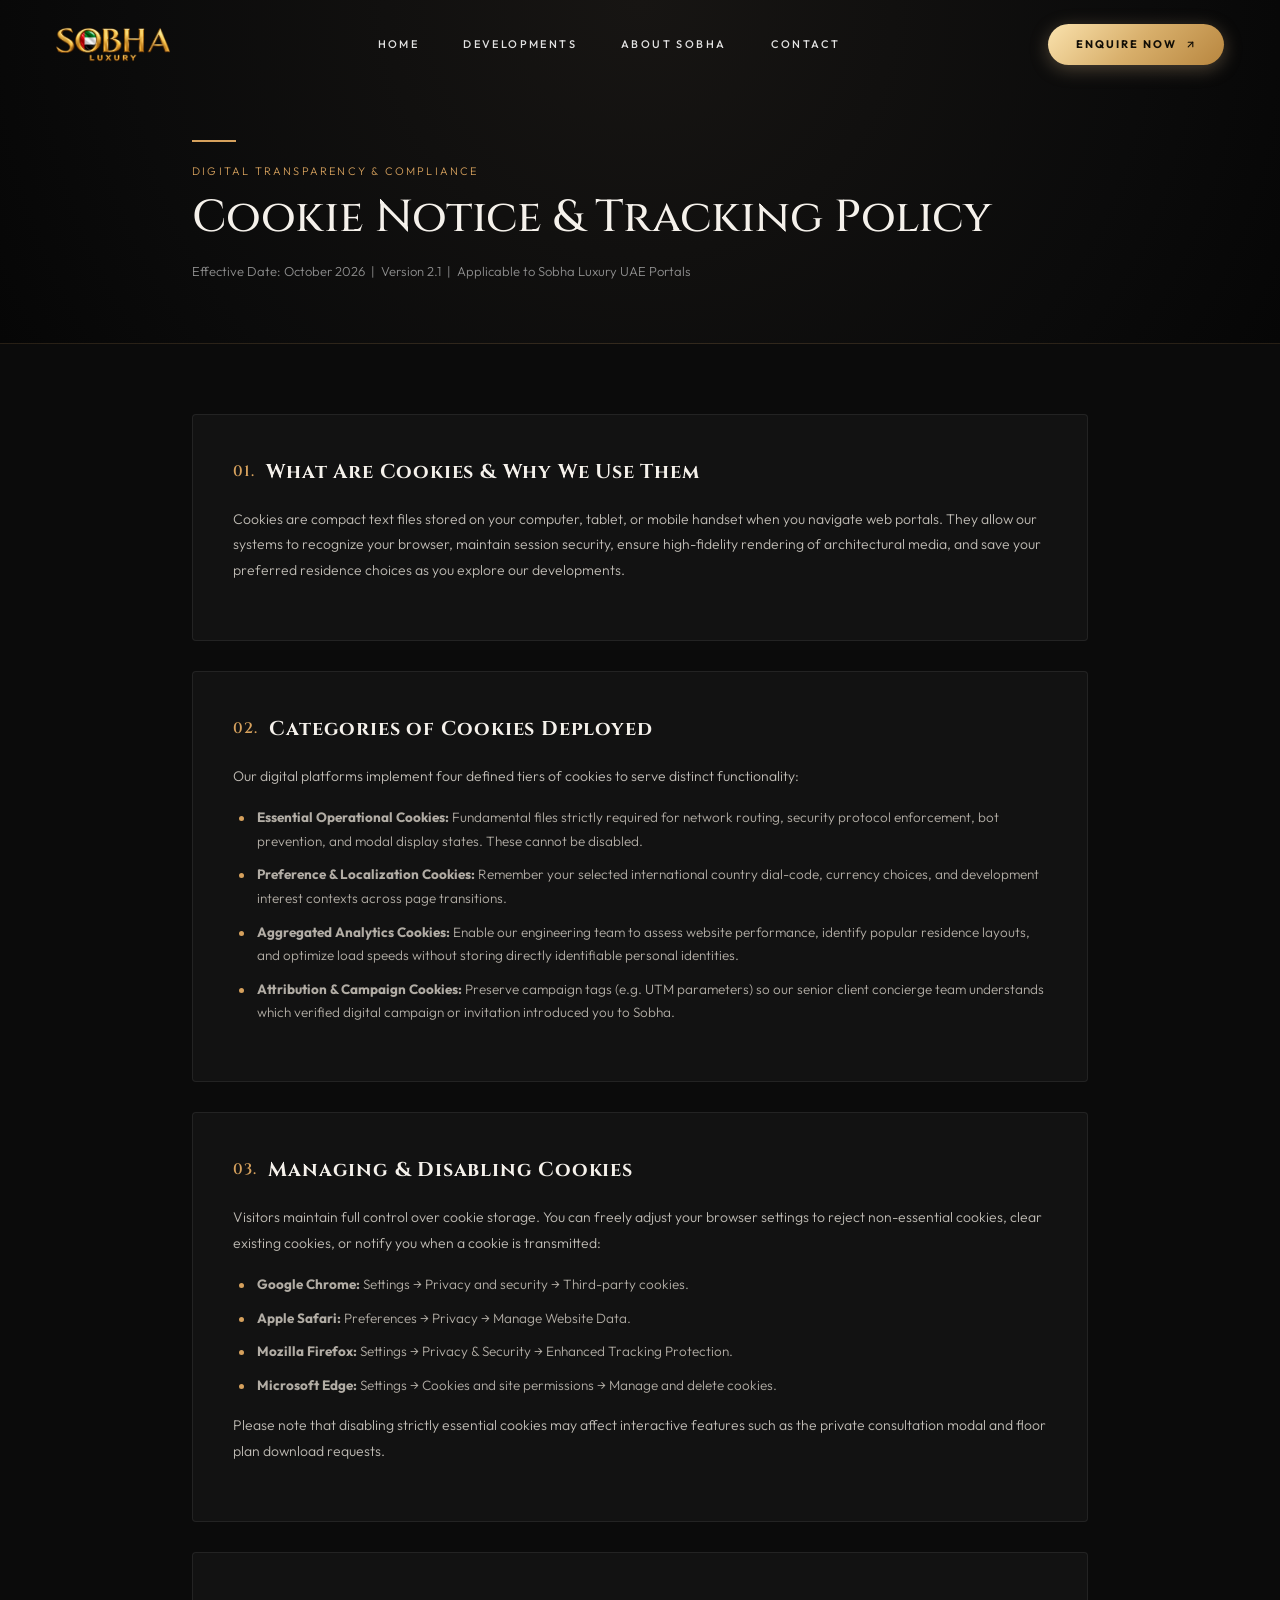
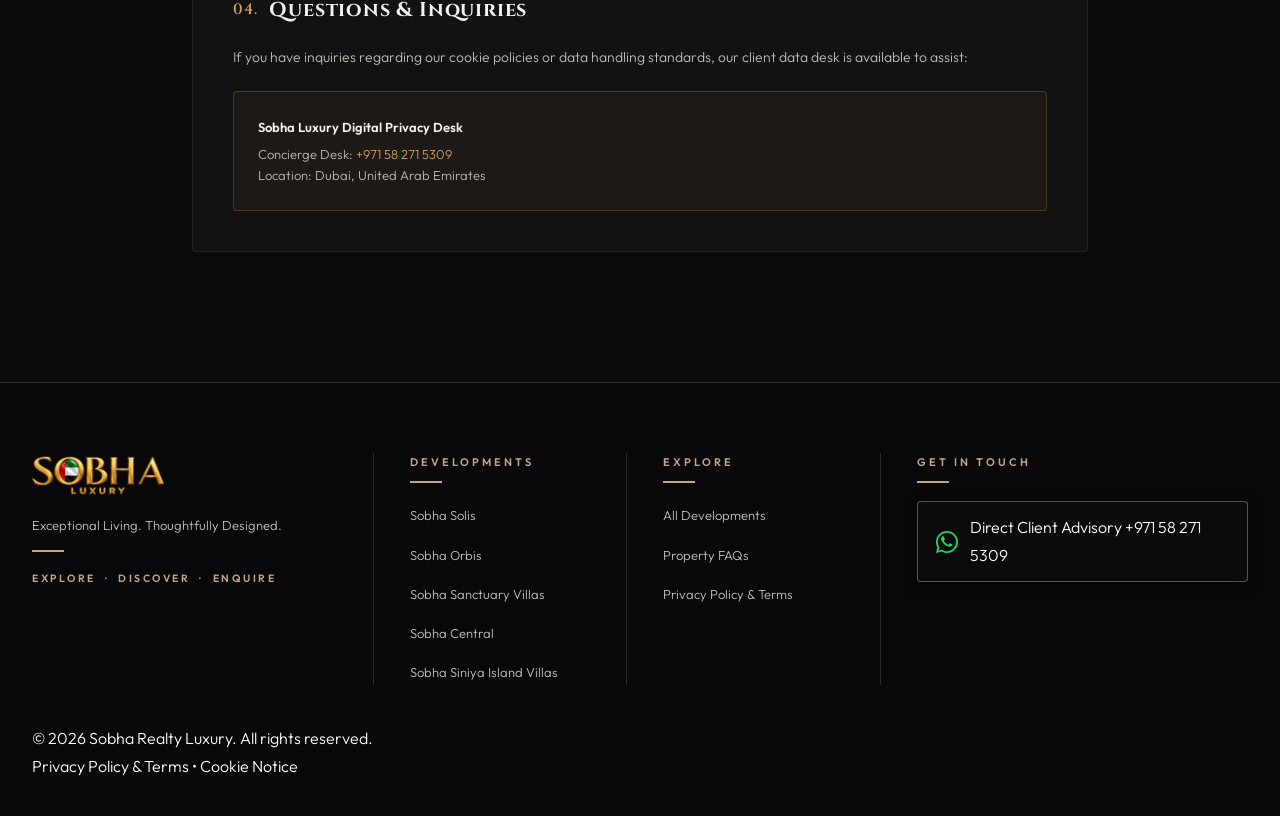
==== commit 029ca5ea: "feat: add global stylesheet and main JavaScript alongside property pages" ====
--- a/cookie-policy.html
+++ b/cookie-policy.html
@@ -233,7 +233,6 @@
         <div class="policy-contact-box">
           <p style="color:#F5F1EB; font-weight:600; font-size:13px; margin-bottom:6px;">Sobha Luxury Digital Privacy Desk</p>
           <p style="color:#C0BCB5; font-size:13px; line-height:1.6; margin:0;">
-            Email: <a href="mailto:privacy@sobha-luxury.com" style="color:#D6A15D; text-decoration:underline;">privacy@sobha-luxury.com</a><br/>
             Concierge Desk: <a href="https://wa.me/971582715309" target="_blank" rel="noopener noreferrer" style="color:#D6A15D;">+971 58 271 5309</a><br/>
             Location: Dubai, United Arab Emirates
           </p>
--- a/css/style.css
+++ b/css/style.css
@@ -7102,14 +7102,18 @@
 .satellite-iframe-wrap {
   position: relative;
   width: 100%;
-  height: 520px;
+  height: 540px;
   background: #07080b;
   overflow: hidden;
+  border-radius: 0 0 12px 12px;
 }
 
 .satellite-iframe-wrap iframe {
-  width: 100%;
-  height: 100%;
+  position: absolute;
+  top: -160px;
+  left: -100px;
+  width: calc(100% + 200px);
+  height: calc(100% + 250px);
   border: 0;
   display: block;
 }
@@ -7180,3 +7184,77 @@
     height: 360px;
   }
 }
+
+/* ==========================================================================
+   22. CONTENT & ASSET PROTECTION (CASUAL COPY & DOWNLOAD DEFENSE)
+   ========================================================================== */
+body {
+  -webkit-user-select: none;
+  -moz-user-select: none;
+  -ms-user-select: none;
+  user-select: none;
+}
+
+/* Preserve Full Usability for Forms & Interactive Inputs */
+input,
+textarea,
+select,
+option,
+button,
+[contenteditable="true"],
+.enquiry-modal-input,
+.country-code-btn,
+.iti__country-list,
+.form-group input,
+.form-group select {
+  -webkit-user-select: text !important;
+  -moz-user-select: text !important;
+  -ms-user-select: text !important;
+  user-select: text !important;
+}
+
+/* Prevent Image Drag-and-Drop and iOS Long-Press Saving */
+img,
+picture,
+video,
+.hero-bg-exact,
+.project-hero-bg,
+.gallery-slide-img {
+  -webkit-user-drag: none;
+  -khtml-user-drag: none;
+  -moz-user-drag: none;
+  -o-user-drag: none;
+  user-drag: none;
+  -webkit-touch-callout: none;
+  pointer-events: auto;
+}
+
+/* Luxury Map Canvas & Custom Pin */
+.satellite-map-canvas {
+  position: relative;
+  width: 100%;
+  height: 520px;
+  background: #07080b;
+  border-radius: 0 0 12px 12px;
+  overflow: hidden;
+}
+
+.luxury-custom-pin {
+  background: transparent;
+  border: none;
+}
+
+@keyframes pulse {
+  0% {
+    transform: scale(0.6);
+    opacity: 0.9;
+  }
+  70% {
+    transform: scale(1.6);
+    opacity: 0;
+  }
+  100% {
+    transform: scale(1.6);
+    opacity: 0;
+  }
+}
